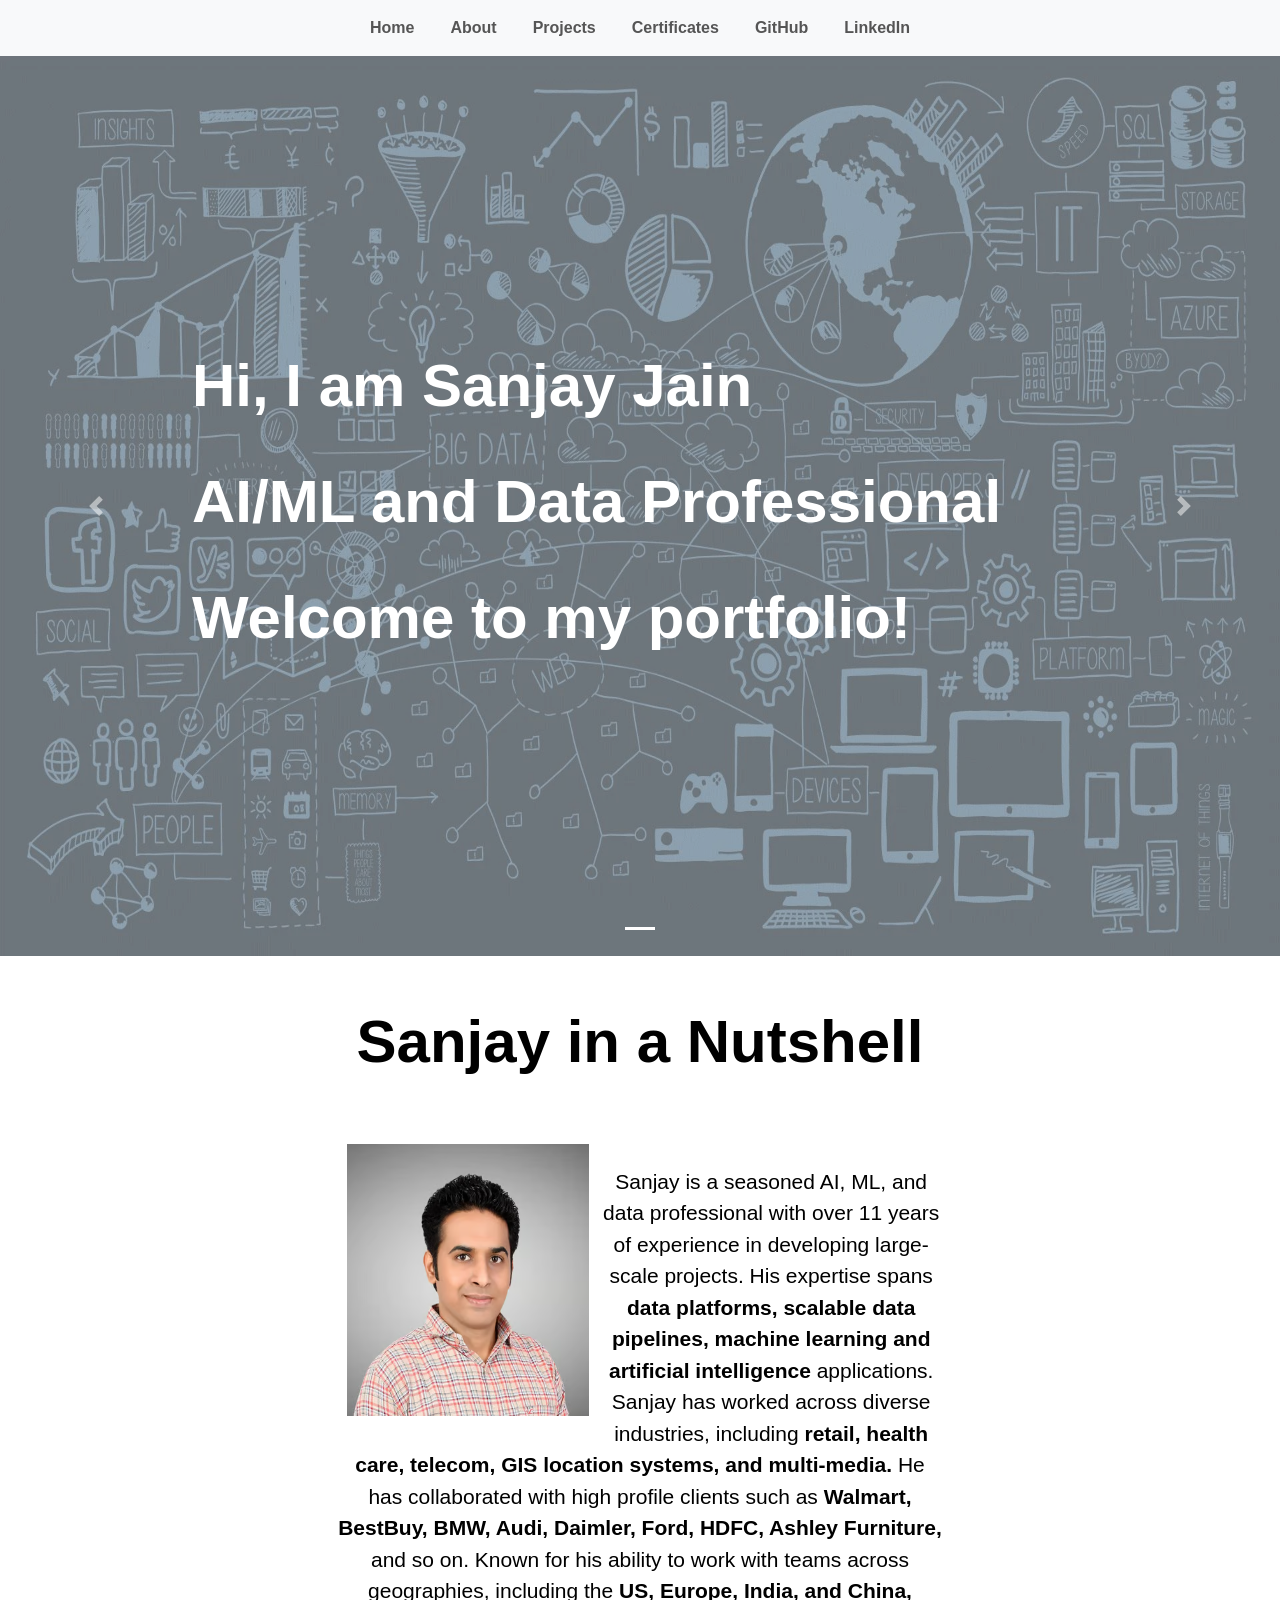
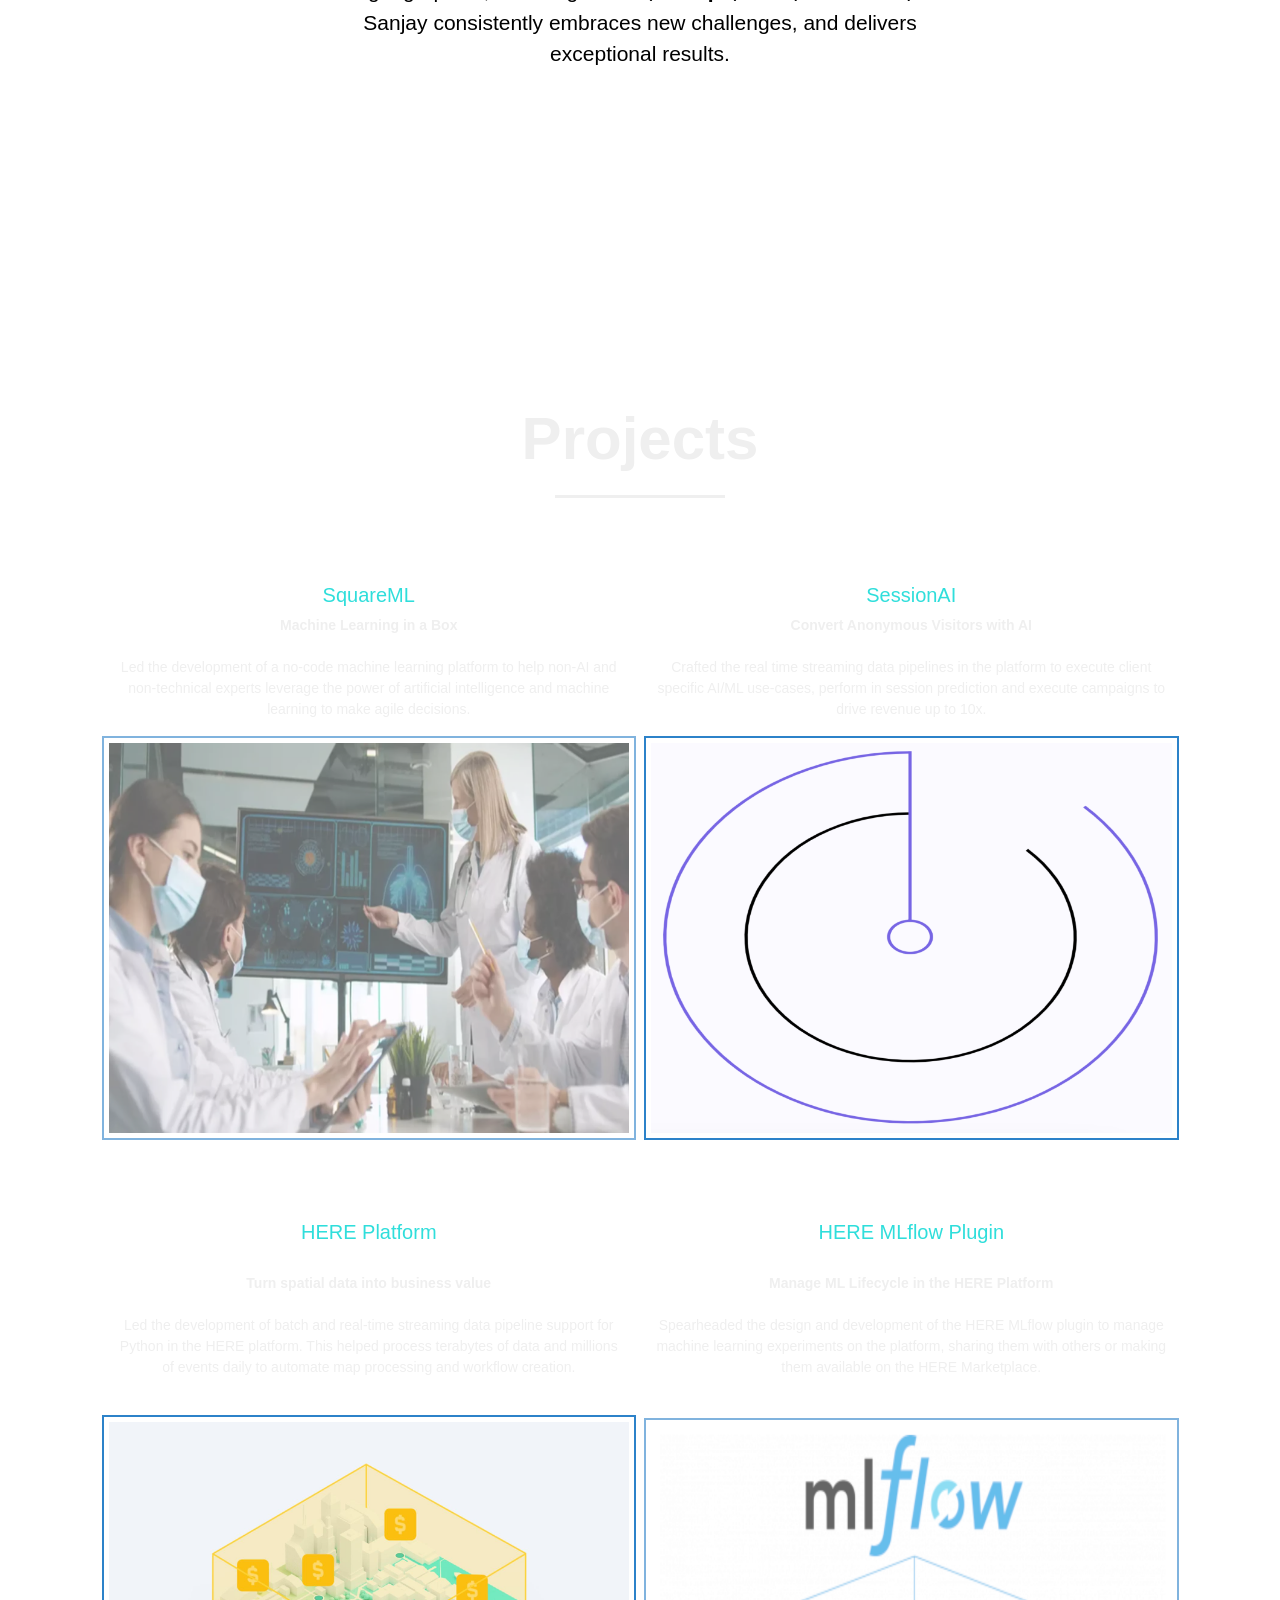
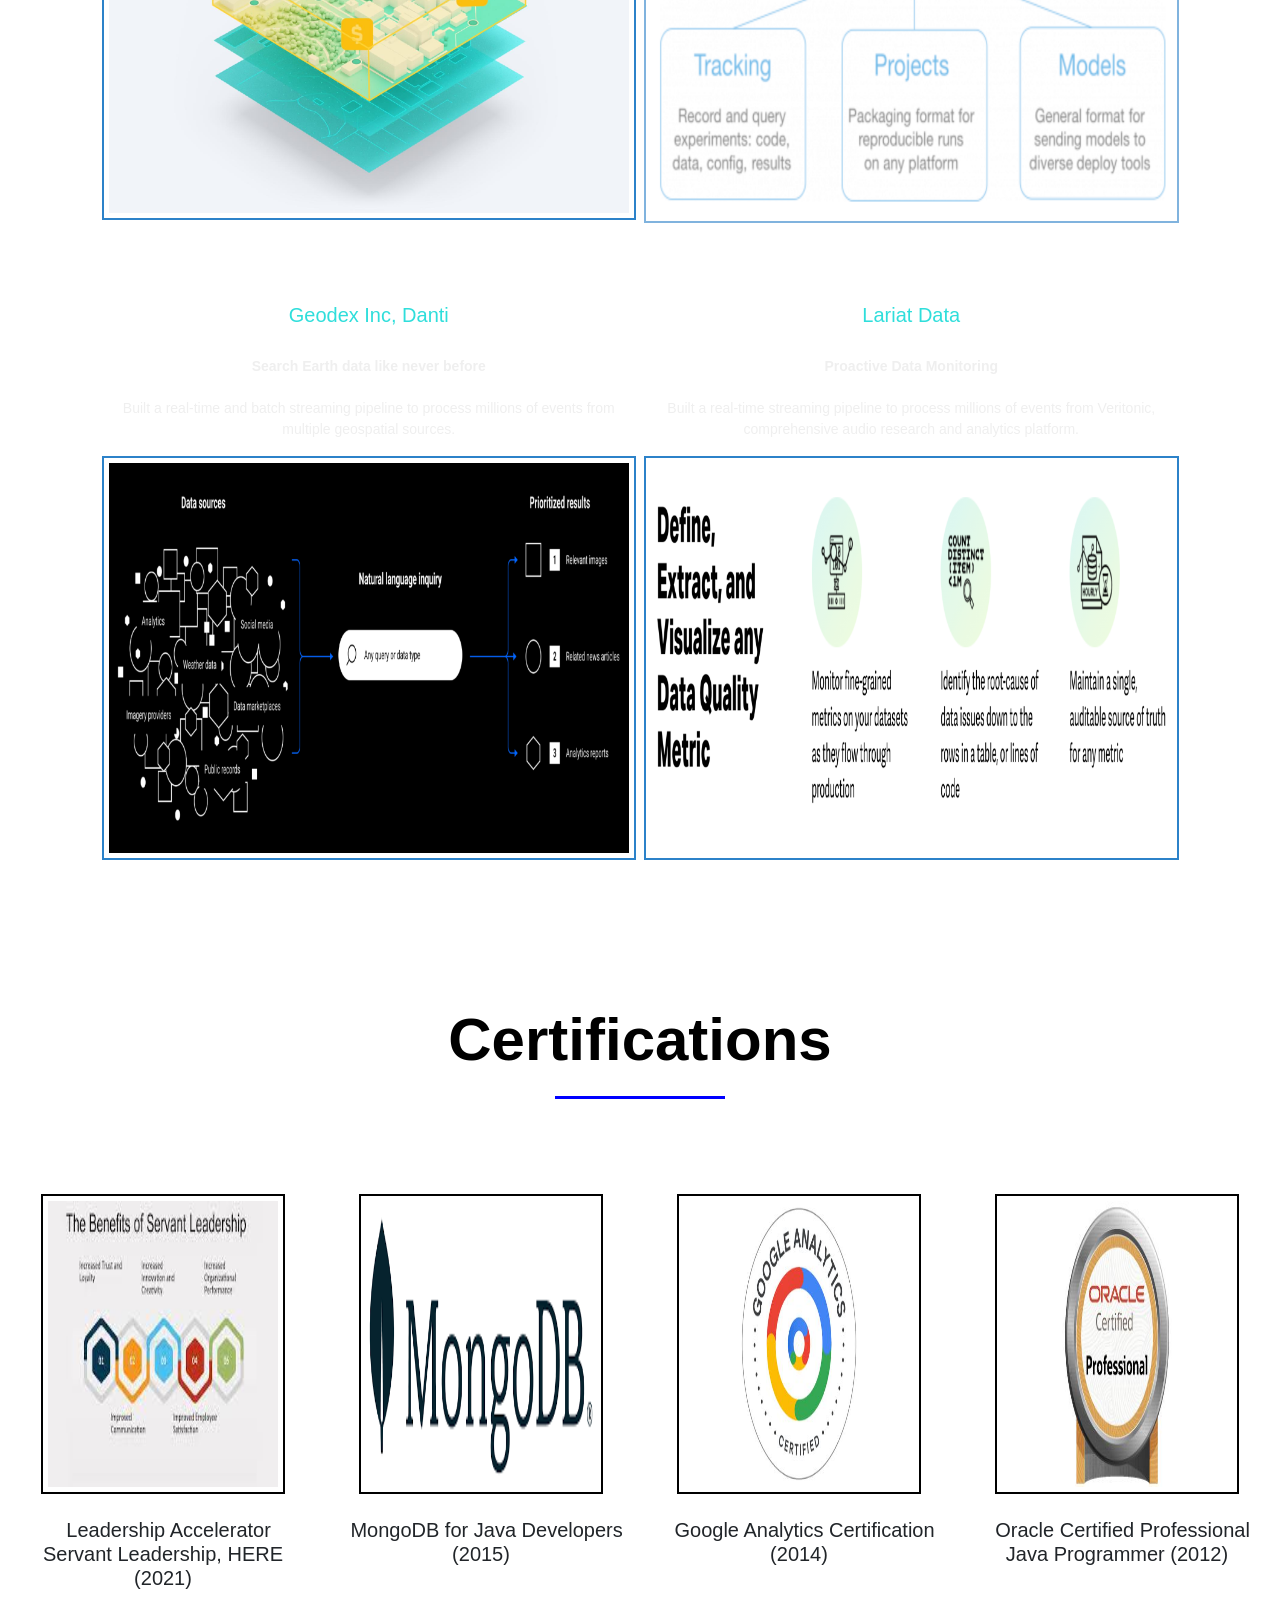
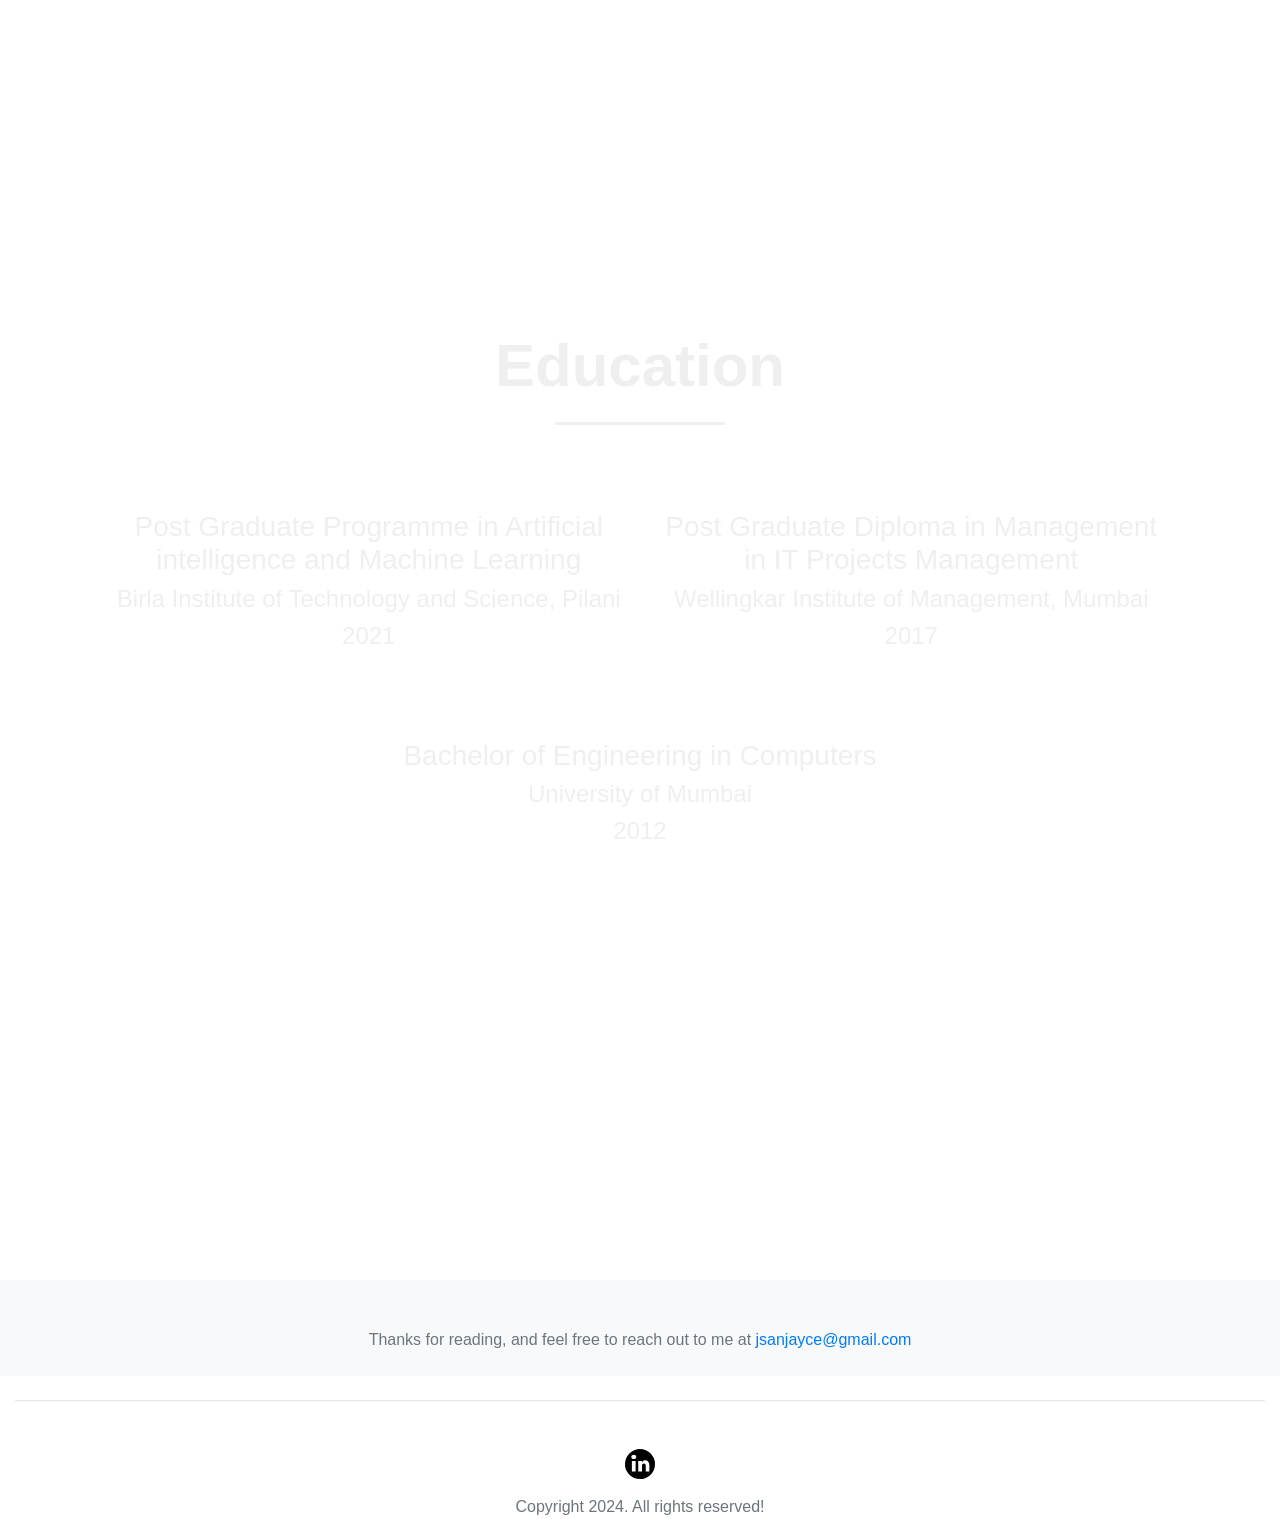
==== index.html @ 88dc57c2 "Update target in index.html" ====
<html>
   <head>
      <title>Sanjay Jain - Portfolio</title>
      <link rel="stylesheet" href="style.css">
      <link rel="stylesheet" href="https://stackpath.bootstrapcdn.com/bootstrap/4.5.0/css/bootstrap.min.css" integrity="sha384-9aIt2nRpC12Uk9gS9baDl411NQApFmC26EwAOH8WgZl5MYYxFfc+NcPb1dKGj7Sk" crossorigin="anonymous">
      <link rel="stylesheet" href="https://stackpath.bootstrapcdn.com/font-awesome/4.7.0/css/font-awesome.min.css">
      <meta name="viewport" content="width=device-width,initial-scale=1">
      <script src="https://code.jquery.com/jquery-3.5.1.slim.min.js" integrity="sha384-DfXdz2htPH0lsSSs5nCTpuj/zy4C+OGpamoFVy38MVBnE+IbbVYUew+OrCXaRkfj" crossorigin="anonymous"></script>
      <script src="https://cdn.jsdelivr.net/npm/popper.js@1.16.0/dist/umd/popper.min.js" integrity="sha384-Q6E9RHvbIyZFJoft+2mJbHaEWldlvI9IOYy5n3zV9zzTtmI3UksdQRVvoxMfooAo" crossorigin="anonymous"></script>
      <script src="https://stackpath.bootstrapcdn.com/bootstrap/4.5.0/js/bootstrap.min.js" integrity="sha384-OgVRvuATP1z7JjHLkuOU7Xw704+h835Lr+6QL9UvYjZE3Ipu6Tp75j7Bh/kR0JKI" crossorigin="anonymous"></script>
      <script src="skills-diagram.coderbits.js"></script>
      <link rel="stylesheet"
         href="https://cdnjs.cloudflare.com/ajax/libs/animate.css/4.0.0/animate.min.css" />
   </head>
   <body>
      <section id="nav-bar">
         <nav class="navbar navbar-expand-lg navbar-light bg-light sticky">
            <button class="navbar-toggler" type="button" data-toggle="collapse" data-target="#navbarNav" aria-controls="navbarTogglerDemo01" aria-expanded="false" aria-label="Toggle navigation">
            <span class="navbar-toggler-icon"></span>
            </button>
            <div class="collapse navbar-collapse" id="navbarNav">
               <ul class="navbar-nav ml-auto">
                  <li class="nav-item">
                     <a class="nav-link" href="#">Home</a>
                  </li>
                  <li class="nav-item">
                     <a class="nav-link" href="#about">About</a>
                  </li>
                  <li class="nav-item">
                     <a class="nav-link " href="#publications">Projects</a>
                  </li>
                  <li class="nav-item">
                     <a class="nav-link " href="#certs">Certificates</a>
                  </li>
               </ul>
               <div class="abc">
                  <ul class="navbar-nav mr-auto">
                     <li class="nav-item">
                        <a class="nav-link" href="https://github.com/jsanjay63" target="_blank">GitHub</a>
                     </li>
                     <li class="nav-item">
                        <a class="nav-link" href="https://www.linkedin.com/in/sanjay-jain-2517bb90/" target="_blank">LinkedIn</a>
                     </li>
                  </ul>
               </div>
            </div>
         </nav>
      </section>
      <!--Slider-->
      <div id="slider">
         <div id="headerSlider" class="carousel slide" data-ride="carousel">
            <ol class="carousel-indicators">
               <li data-target="#headerSlider" data-slide-to="0" class="active"></li>
            </ol>
            <div class="carousel-inner">
               <div class="carousel-item active">
                  <img class="d-block img-fluid" src="data_eng.webp" alt="First slide">
                  <div class="carousel-caption">
                     <h1>Hi, I am <span class="decorate"> Sanjay Jain</span> </h1>
                     <br>
                     <h1>AI/ML and Data Professional</h1>
                     <br>
                     <h1> Welcome to my portfolio! </h1>
                     <!-- <br> Welcome to my data science portfolio! </h1> -->
                  </div>
               </div>
               <div class="carousel-item">
                  <img class="d-block img-fluid" src="tech_stack.jpg" alt="Second slide">
                  <div class="carousel-caption">
                     <h1> Tech Stacks </h1>
                     <br>Programming Languages:  Python, Java, Javascript, Scala, R, C++, C#
                     <br>Big Data and Backend Frameworks: Spark, Hadoop, Kafka, Flink, Hive, Dask, Pandas, Ray, Airflow, Django, FastAPI, NodeJS
                     <br>SQL, NoSQL and Vector Databases: MySQL, Postgres, HBase, ElasticSearch, ChromaDB, MongoDB, MS SQL, Oracle, Sqlite
                     <br>Cloud Technologies: AWS, GCP, Azure, and Databricks
                     <br>AI/ML and Data Analytics: Generative AI models(Gemini, ChatGPT, Llama, Bedrock), Langchain, LLM, Pandas, LightGBM, Scikit-Learn, Tensorflow, MLflow, R, Kibana, Tableau
                     <br>Developer Tools: Git, SVN, Docker, Kubernetes, Terraform, Jenkins, Jira, CloudFormation, Confluence
                  </div>
               </div>
            </div>
            <a class="carousel-control-prev" href="#headerSlider" role="button" data-slide="prev">
            <span class="carousel-control-prev-icon" aria-hidden="true"></span>
            <span class="sr-only">Previous</span>
            </a>
            <a class="carousel-control-next" href="#headerSlider" role="button" data-slide="next">
            <span class="carousel-control-next-icon" aria-hidden="true"></span>
            <span class="sr-only">Next</span>
            </a>
         </div>
      </div>
      <style>
         .img-fluid {
         opacity: 0.6;
         }
         .carousel-caption {
         font-weight: bold !important;
         text-align: left;
         font-size: 24px !important;
         }
         h1 {
         font-size: 60px !important;
         font-weight: bold !important;
         }
      </style>
      <!--About-->
      <section id="about">
         <div class="container">
            <div class="row">
               <div class="col-md-6">
                  <div class="about-content">
                     <h1>Sanjay in a Nutshell</h1>
                     <br><br>
                     <img id="imgg" src="self.avif">
                     <p style="font-size:21px;">
                        <br> Sanjay is a seasoned AI, ML, and data professional with over 11 years of experience in developing large-scale projects. His expertise spans <strong>data platforms, scalable data pipelines, machine learning and artificial intelligence</strong> applications. Sanjay has worked across diverse industries, including <strong>retail, health care, telecom, GIS location systems, and multi-media.</strong> He has collaborated with high profile clients such as <strong>Walmart, BestBuy, BMW, Audi, Daimler, Ford, HDFC, Ashley Furniture,</strong></strong> and so on. Known for his ability to work with teams across geographies, including the <strong>US, Europe, India, and China,</strong> Sanjay consistently embraces new challenges, and delivers exceptional results.
                        <br><br>
                     </p>
                  </div>
               </div>
            </div>
         </div>
      </section>
      <section id="publications">
         <div class="container p-0">
         <h1>Projects</h1>
         <div class="row portfolio-row justify-content-center">
            <div class="col-12 col-md-5">
               <div class="text-center">
                  <a target="_blank" class="title-linkk" href="https://www.squareml.ai">
                     <h5>SquareML</h5>
                  </a>
                  <p class="project-des">
                     <strong>Machine Learning in a Box</strong>
                     <br><br>Led the development of a no-code machine learning platform to help non-AI and non-technical experts leverage the power of artificial intelligence and machine learning to make agile decisions.
                  </p>
                  <div class="row">
                     <a target="_blank" href="https://www.squareml.ai">
                     <img class="img-fluid portfolio-img" src="squareml_res.webp">
                     </a>
                  </div>
               </div>
            </div>
            <div class="col-12 col-md-5">
               <div class="text-center">
                  <a target="_blank" class="title-linkk" href="https://www.sessionai.com">
                     <h5> SessionAI </h5>
                  </a>
                  <p class="project-des">
                     <strong>Convert Anonymous Visitors with AI</strong>
                     <br><br>
                     Crafted the real time streaming data pipelines in the platform to execute client specific AI/ML use-cases, perform in session prediction and execute campaigns to drive revenue up to 10x.
                     <!-- <br> -->
                  </p>
                  <div class="row">
                     <a target="_blank" href="https://www.sessionai.com">
                     <img class="portfolio-img" src="sessionai_resize.png">
                     </a>
                  </div>
               </div>
            </div>
            <div class="col-12 col-md-5">
               <div class="text-center">
                  <a target="_blank" class="title-linkk" href="https://www.here.com/platform">
                     <h5> HERE Platform </h5>
                  </a>
                  <p class="project-des">
                     <br>
                     <strong>Turn spatial data into business value</strong>
                     <br><br>
                     Led the development of batch and real-time streaming data pipeline support for Python in the HERE platform. This helped process terabytes of data and millions of events daily to automate map processing and workflow creation.
                     <br><br>
                  </p>
                  <div class="row">
                     <a target="_blank" href="https://www.here.com/platform">
                     <img class="portfolio-img" src="here_platform.jpeg">
                     </a>
                  </div>
               </div>
            </div>
            <div class="col-12 col-md-5">
               <div class="text-center">
                  <a target="_blank" class="title-linkk" href="https://jp.developer.here.com/cn/documentation/sdk-python/dev_guide/topics/mlflow/home.html">
                     <h5>HERE MLflow Plugin</h5>
                  </a>
                  <p class="project-des">
                     <br>
                     <strong>Manage ML Lifecycle in the HERE Platform</strong>
                     <br><br>Spearheaded the design and development of the HERE MLflow plugin to manage machine learning experiments on the platform, sharing them with others or making them available on the HERE Marketplace.
                  </p>
                  <br>
                  <div class="row">
                     <a target="_blank" href="https://jp.developer.here.com/cn/documentation/sdk-python/dev_guide/topics/mlflow/home.html">
                     <img class="img-fluid portfolio-img" src="mlflow_res2.png">
                     </a>
                  </div>
               </div>
            </div>
            <div class="col-12 col-md-5">
               <div class="text-center">
                  <a target="_blank" class="title-linkk" href="https://danti.ai">
                     <h5>Geodex Inc, Danti </h5>
                  </a>
                  <p class="project-des">
                     <br><strong>Search Earth data like never before</strong>
                     <br><br>Built a real-time and batch streaming pipeline to process millions of events from multiple geospatial sources.
                  </p>
                  <div class="row">
                     <a target="_blank" href="https://danti.ai">
                     <img class="portfolio-img" src="danti_res.png">
                     </a>
                  </div>
               </div>
            </div>
            <div class="col-12 col-md-5">
               <div class="text-center">
                  <a target="_blank" class="title-linkk" href="https://www.lariatdata.com/blog/veritonic-case-study">
                     <h5>Lariat Data</h5>
                  </a>
                  <p class="project-des">
                     <br><strong>Proactive Data Monitoring</strong>
                     <br><br>Built a real-time streaming pipeline to process millions of events from Veritonic, comprehensive audio research and analytics platform.
                  </p>
                  <div class="row">
                     <a target="_blank" href="https://www.lariatdata.com/blog/veritonic-case-study">
                     <img class="portfolio-img" src="lariat_res.png">
                     </a>
                  </div>
               </div>
            </div>
         </div>
      </section>
      <section id="certs">
         <div class="container">
         <br>
         <h1>Certifications</h1>
         <br><br><br>
         <div class="row">
            <div class="col-md-3 profile-pic text-center">
               <div class="img box">
                  <img src="servant.jpeg" class="img-responsive">
               </div>
               <br>
               <h5> &nbsp Leadership Accelerator Servant Leadership, HERE (2021)</h5>
            </div>
            <div class="col-md-3 profile-pic text-center">
               <div class="img box">
                  <img src="mongodb.png" class="img-responsive">
               </div>
               <br>
               <h5> &nbsp MongoDB for Java Developers (2015)</h5>
            </div>
            <div class="col-md-3 profile-pic text-center">
               <div class="img box">
                  <img src="ga.jpeg" class="img-responsive">
               </div>
               <br>
               <h5> &nbsp Google Analytics Certification (2014)</h5>
            </div>
            <div class="col-md-3 profile-pic text-center">
               <div class="img box">
                  <img src="java.jpeg" class="img-responsive">
               </div>
               <br>
               <h5> &nbsp Oracle Certified Professional Java Programmer (2012) </h5>
            </div>
         </div>
      </section>
      <section id="tutorials">
         <div class="container p-0">
         <h1>Education</h1>
         <div class="row portfolio-row justify-content-center">
            <div class="col-12 col-md-5">
               <div class="text-center">
                  <h3>Post Graduate Programme in Artificial intelligence and Machine Learning</h3>
                  <h4>Birla Institute of Technology and Science, Pilani</h4>
                  <h4>2021</h4>
               </div>
            </div>
            <div class="col-12 col-md-5">
               <div class="text-center">
                  <h3>Post Graduate Diploma in Management in IT Projects Management</h3>
                  <h4>Wellingkar Institute of Management, Mumbai</h4>
                  <h4>2017</h4>
               </div>
            </div>
            <div class="col-12 col-md-5">
               <div class="text-center">
                  <h3>Bachelor of Engineering in Computers</h3>
                  <h4>University of Mumbai</h4>
                  <h4>2012</h4>
               </div>
            </div>
         </div>
      </section>
      <section id='footer'>
         <footer class="py-5 bg-light" id="footerr">
            <div class="container text-center">
               <p class="text-secondary col-md-9 mx-auto">Thanks for reading, and feel free to reach out to me at <a href="mailto:jsanjayce@gmail.com">jsanjayce@gmail.com</a></p>
               <hr class="my-5">
               <div class="mb-3">
                  <a href="https://www.linkedin.com/in/sanjay-jain-2517bb90/" class="w-6 mx-1">
                     <svg class="fill-current" width="30px" viewBox="0 0 24 24" version="1.1" xmlns="http://www.w3.org/2000/svg" xmlns:xlink="http://www.w3.org/1999/xlink" xml:space="preserve" xmlns:serif="http://www.serif.com/" style="fill-rule: evenodd; clip-rule: evenodd; stroke-linejoin: round; stroke-miterlimit: 2;">
                        <path id="Shape" d="M7.3,0.9c1.5,-0.6 3.1,-0.9 4.7,-0.9c1.6,0 3.2,0.3 4.7,0.9c1.5,0.6 2.8,1.5
                           3.8,2.6c1,1.1 1.9,2.3 2.6,3.8c0.7,1.5 0.9,3 0.9,4.7c0,1.7 -0.3,3.2
                           -0.9,4.7c-0.6,1.5 -1.5,2.8 -2.6,3.8c-1.1,1 -2.3,1.9 -3.8,2.6c-1.5,0.7
                           -3.1,0.9 -4.7,0.9c-1.6,0 -3.2,-0.3 -4.7,-0.9c-1.5,-0.6 -2.8,-1.5
                           -3.8,-2.6c-1,-1.1 -1.9,-2.3 -2.6,-3.8c-0.7,-1.5 -0.9,-3.1 -0.9,-4.7c0,-1.6
                           0.3,-3.2 0.9,-4.7c0.6,-1.5 1.5,-2.8 2.6,-3.8c1.1,-1 2.3,-1.9
                           3.8,-2.6Zm-0.3,7.1c0.6,0 1.1,-0.2 1.5,-0.5c0.4,-0.3 0.5,-0.8 0.5,-1.3c0,-0.5
                           -0.2,-0.9 -0.6,-1.2c-0.4,-0.3 -0.8,-0.5 -1.4,-0.5c-0.6,0 -1.1,0.2
                           -1.4,0.5c-0.3,0.3 -0.6,0.7 -0.6,1.2c0,0.5 0.2,0.9 0.5,1.3c0.3,0.4 0.9,0.5
                           1.5,0.5Zm1.5,10l0,-8.5l-3,0l0,8.5l3,0Zm11,0l0,-4.5c0,-1.4 -0.3,-2.5
                           -0.9,-3.3c-0.6,-0.8 -1.5,-1.2 -2.6,-1.2c-0.6,0 -1.1,0.2 -1.5,0.5c-0.4,0.3
                           -0.8,0.8 -0.9,1.3l-0.1,-1.3l-3,0l0.1,2l0,6.5l3,0l0,-4.5c0,-0.6 0.1,-1.1
                           0.4,-1.5c0.3,-0.4 0.6,-0.5 1.1,-0.5c0.5,0 0.9,0.2 1.1,0.5c0.2,0.3 0.4,0.8
                           0.4,1.5l0,4.5l2.9,0Z"></path>
                     </svg>
                  </a>
               </div>
               <p class="text-secondary">Copyright 2024. All rights reserved!</p>
            </div>
         </footer>
      </section>
      <script src="https://ajax.googleapis.com/ajax/libs/jquery/2.2.0/jquery.min.js"></script>
      <script src="js/index.js"></script>
   </body>
</html>
---- style.css ----
* {
    margin: 0;
    padding: 0;
}

#nav-bar {
    position: relative;
    top: 0;
    z-index: 10;
    background-image: linear-gradient(rgba(0, 0, 0, 0.8), rgba(0, 0, 0, 0.8));
}

.home-content {
    margin: 40px 0 70px 0;
}

#navbar-expand-lg {
    position: relative;
}

#imgg{
    height: 40vh;
    width:30%;
    margin-left: 35%;
    margin-right: auto;

}

.navbar-nav li {
    padding: 0 10px;
    position: relative;
}

.sticky{
  position: fixed;
  top: 0;
}

.navbar-light {
    position: relative;
}

.bg-light {
    position: relative;
}

.nav-link {
    color: #555!important;
    font-weight: 600;
    font-size: 16px;
    position: relative;
}

.navbar-nav li a {
    float: right;
    text-align: right;
    position: relative;
}

#nav-bar ul li a:hover {
    color: #007bff!important;
    position: relative;
}

.navbar {
    background: #fff;
    position: relative;
}

.navbar-toggler {
    border: none!important;
    position: relative;
}

.nav-link {
    color: #555!important;
    font-weight: 600;
    font-size: 16px;
    position: relative;
}

#slider {
    width: 100%;
    position: relative;
}

.carousel-caption {
    top: 50%;
    transform: translateY(-50%);
    bottom: initial!important;
}

.carousel-item {
    background: rgba(0, 0, 0, 0.5);
    opacity: 0.8 !important;
    background-size: cover;
    height: 100%;
    background-size: 100% 100%;
    position: relative;
    transition-duration: 3s;
    width: 100%;
    background-position: center;
    background-size: cover;
    object-fit: cover;
    width: 100%;
    height: 100%;
    background-position: center;
    -webkit-background-size: cover;
    -moz-background-size: cover;
    background-size: cover;
    -o-background-size: cover;
}

.carousel,
.carousel-item,
.active {
    height: 100%;
}

.carousel-inner {
    height: 100%;
}

.d-block {
    width: 100%;
    height: 100%;
    background-position: center;
    -webkit-background-size: cover;
    -moz-background-size: cover;
    background-size: cover;
    -o-background-size: cover;
}

.img-fluid {
    width: 100%;
    height: 100%;
    background-position: center;
    -webkit-background-size: cover;
    -moz-background-size: cover;
    background-size: cover;
    -o-background-size: cover;
}

.carousel-caption h1 {
    color: white;
    font-style: bold;
    font-size: 42;
}

.carousel-caption2 h1 {
  color: white;
  font-style: bold;
  font-size: 20;
}

#about {
    padding-top: 50px;
    padding-bottom: 50px;
    color: #555;
    background-size: cover;
    margin-bottom: -3px;
}


#skills {
  padding-top: 50px;
  padding-bottom: 50px;
  color: #555;
  background: url(https://images.unsplash.com/photo-1533628635777-112b2239b1c7?ixlib=rb-1.2.1&ixid=eyJhcHBfaWQiOjEyMDd9&auto=format&fit=crop&w=1350&q=80) no-repeat;
  background-size: cover;
  margin-bottom: -3px;
}

p {
    margin-top: 0;
    margin-bottom: 1rem;
    text-align: center;
    font-weight: "bold";
    font-size: "24";
}

h2 {
    text-align: center;
}

.col-md-6 {
    margin-left: auto;
    margin-right: auto;
    width: 8em
}

.col-md-5 {
    padding: 40px 50px 40px 50px;
}

.col-12 {
    -ms-flex: 0 0 100%;
    flex: 0 0 100%;
    max-width: 100%;
}

.about-content {
    font-weight: "bold";
    font-size: "24";
}

body {
    font-weight: "bold";
    font-size: "24";
}

#publications {
    background-image: linear-gradient(rgba(0,0.8,0.8, 0.8), rgba(0, 0.8, 0.8, 0.8)), url(img6.jpg);
    background-size: cover;
    background-position: center;
    color: #efefef !important;
    background-attachment: fixed;
    padding-top: 50px;
    padding-bottom: 50px;
}

#publications h1 {
    text-align: center;
    color: #efefef !important;
    padding-bottom: 10px;
}

#tutorials h1 {
    text-align: center;
    color: #efefef !important;
    padding-bottom: 10px;
}

#skills h1 {
  text-align: center;
  color: black !important;
  padding-bottom: 10px;
}

#skills h1::after {
  content: '';
  background: blue;
  display: block;
  height: 3px;
  width: 170px;
  margin: 20px auto 5px;
}

#tutorials h1::after {
    content: '';
    background: #efefef;
    display: block;
    height: 3px;
    width: 170px;
    margin: 20px auto 5px;
}

#publications h1::after {
    content: '';
    background: #efefef;
    display: block;
    height: 3px;
    width: 170px;
    margin: 20px auto 5px;
}

.portfolio-row {
    margin: 30px 30px 30px 30px;
}

.text-center {
    text-align: center!important;
}

*,
 ::after,
 ::before {
    box-sizing: border-box;
}

a {
    color: #007bff;
    text-decoration: none;
    background-color: transparent;
}

.title-linkk {
    color: #2FDEDB;
}

.project-des {
    font-size: 14px;
    min-height: 62px;
}

p {
    margin-top: 0;
    margin-bottom: 1rem;
}

.p-0 {
    padding: 0!important;
}

.container {
    min-height: 100%;
    min-width: 100%;
}


.container {
    width: 100%;
    padding-right: 15px;
    padding-left: 15px;
    margin-right: auto;
    margin-left: auto;
}

.col,
.col-1,
.col-10,
.col-11,
.col-12,
.col-2,
.col-3,
.col-4,
.col-5,
.col-6,
.col-7,
.col-8,
.col-9,
.col-auto,
.col-lg,
.col-lg-1,
.col-lg-10,
.col-lg-11,
.col-lg-12,
.col-lg-2,
.col-lg-3,
.col-lg-4,
.col-lg-5,
.col-lg-6,
.col-lg-7,
.col-lg-8,
.col-lg-9,
.col-lg-auto,
.col-md,
.col-md-1,
.col-md-10,
.col-md-11,
.col-md-12,
.col-md-2,
.col-md-3,
.col-md-4,
.col-md-5,
.col-md-6,
.col-md-7,
.col-md-8,
.col-md-9,
.col-md-auto,
.col-sm,
.col-sm-1,
.col-sm-10,
.col-sm-11,
.col-sm-12,
.col-sm-2,
.col-sm-3,
.col-sm-4,
.col-sm-5,
.col-sm-6,
.col-sm-7,
.col-sm-8,
.col-sm-9,
.col-sm-auto,
.col-xl,
.col-xl-1,
.col-xl-10,
.col-xl-11,
.col-xl-12,
.col-xl-2,
.col-xl-3,
.col-xl-4,
.col-xl-5,
.col-xl-6,
.col-xl-7,
.col-xl-8,
.col-xl-9,
.col-xl-auto {
    position: relative;
    width: 100%;
    padding-right: 15px;
    padding-left: 15px;
}

/* .portfolio-img {
    width: 78%;
    height: 400px;
    border: 2px solid rgba(44, 130, 201, 1);
    padding: 5px 5px 5px 5px;
} */

.portfolio-img {
    width: 100%; /* Make the image width responsive to the container size */
    height: auto; /* Remove the fixed height */
    border: 2px solid rgba(44, 130, 201, 1);
    padding: 5px;
}



img {
    vertical-align: middle;
    border-style: none;
}

.d-block {
    background-image: linear-gradient(rgba(0, 0, 0, 0.8), rgba(0, 0, 0, 0.8)), url(img1.jpg);
}

#certs h1 {
    text-align: center;
    color: black !important;
    padding-bottom: 10px;
}

#tutorials h1 {
    text-align: center;
    color: #efefef !important; !important;
    padding-bottom: 10px;
}

#certs h1::after {
    content: '';
    background: blue;
    display: block;
    height: 3px;
    width: 170px;
    margin: 20px auto 5px;
}

.img-responsive {
    width: 85%;
    height: 300px;
    border: 2px solid black;
    padding: 5px 5px 5px 5px;
}

.portfolio-btn {
    margin: 10px 0 10px 0;
    background-color: #2FDEDB;
    color: #FFFFFF;
    background-color: white;
    color: black;
    border: 2px solid #4CAF50;
    /* Green */
}

.button {
    border-radius: 0!important;
    color: #2FDEDB;
}

.btn {
    display: inline-block;
    font-weight: 400;
    color: white;
    text-align: center;
    vertical-align: middle;
    cursor: pointer;
    -webkit-user-select: none;
    -moz-user-select: none;
    -ms-user-select: none;
    user-select: none;
    background-color: transparent;
    border: 1px solid transparent;
    padding: .375rem .75rem;
    font-size: 1rem;
    line-height: 1.5;
    border-radius: .25rem;
    transition: color .15s ease-in-out, background-color .15s ease-in-out, border-color .15s ease-in-out, box-shadow .15s ease-in-out;
    background-color: white;
}

.button {
    transition-duration: 0.4s;
    color: blue;
}

.button:hover {
    background-color: #00008B;
    /* Green */
    color: white;
}

.button {
    margin: 10px 0 10px 0;
    color: #FFFFFF;
    display: inline-block;
    font-weight: 400;
    color: white;
    text-align: center;
    vertical-align: middle;
    cursor: pointer;
    -webkit-user-select: none;
    -moz-user-select: none;
    -ms-user-select: none;
    user-select: none;
    background-color: transparent;
    border: 1px solid transparent;
    padding: .375rem .75rem;
    font-size: 1rem;
    line-height: 1.5;
    border-radius: .25rem;
    transition: color .15s ease-in-out, background-color .15s ease-in-out, border-color .15s ease-in-out, box-shadow .15s ease-in-out;
    background-color: #2FDEDB;
    border-radius: 0!important;
    width: 100px;
}

.abc {
    margin-right: auto!important;
}

@media only screen and (max-width: 300px) {
            #slider {
                height: 50vh !important;
            }
        } 

.carousel img,
.img-fluid,
.d-block {
            width: 100% !important;
            min-width: 100% !important;
            height: 100% !important;
            min-height: 100% !important;
            height: auto;
        } 


        #tutorials {
            background-image: linear-gradient(rgba(0, 0, 0, 0.8), rgba(0, 0, 0, 0.7)), url(img2k2.jpg);
            background-size: cover;
            background-position: center;
            color: #efefef !important;
            background-attachment: fixed;
            padding-top: 50px;
            padding-bottom: 50px;
        }

        #portfolio {
            background-color: #374863;
        }
        .section-padding {
            padding: 60px 0px;
        }
        article, aside, dialog, figcaption, figure, footer, header, hgroup, main, nav, section {
            display: block;
        }

        *, ::after, ::before {
            box-sizing: border-box;
        }
        user agent stylesheet
        section {
            display: block;
        }

        .col-sm-12{
            position: relative;
            width: 100%;
            min-height: 1px;
            padding-right: 15px;
            padding-left: 15px;
        }

        
element.style {
    visibility: visible;
    animation-delay: 0.7s;
    animation-name: fadeInLeft;
}

.fadeInLeft {
    animation-name: fadeInLeft;
}
@media (min-width: 576px)
.col-sm-4 {
    -ms-flex: 0 0 33.333333%;
    flex: 0 0 33.333333%;
    max-width: 33.333333%;
}

.inner-container {
    transition: 0.3s ease;
    background: #ffffff;
}
.project-container {
    height: 500px;
    margin-bottom: 30px;
    margin-left: 0px;
    margin-right: 0px;
}
*, ::after, ::before {
    box-sizing: border-box;
}
user agent stylesheet
div {
    display: block;
}

.col-sm-4 {
    -ms-flex: 0 0 33.333333%;
    flex: 0 0 33.333333%;
    max-width: 33.333333%;
}


element.style {
    visibility: visible;
    animation-delay: 0.7s;
    animation-name: fadeInLeft;
}
.fadeInLeft {
    animation-name: fadeInLeft;
}
@media (min-width: 576px)
.col-sm-4 {
    -ms-flex: 0 0 33.333333%;
    flex: 0 0 33.333333%;
    max-width: 33.333333%;
}

.col, .col-1, .col-10, .col-11, .col-12, .col-2, .col-3, .col-4, .col-5, .col-6, .col-7, .col-8, .col-9, .col-auto, .col-lg, .col-lg-1, .col-lg-10, .col-lg-11, .col-lg-12, .col-lg-2, .col-lg-3, .col-lg-4, .col-lg-5, .col-lg-6, .col-lg-7, .col-lg-8, .col-lg-9, .col-lg-auto, .col-md, .col-md-1, .col-md-10, .col-md-11, .col-md-12, .col-md-2, .col-md-3, .col-md-4, .col-md-5, .col-md-6, .col-md-7, .col-md-8, .col-md-9, .col-md-auto, .col-sm, .col-sm-1, .col-sm-10, .col-sm-11, .col-sm-12, .col-sm-2, .col-sm-3, .col-sm-4, .col-sm-5, .col-sm-6, .col-sm-7, .col-sm-8, .col-sm-9, .col-sm-auto, .col-xl, .col-xl-1, .col-xl-10, .col-xl-11, .col-xl-12, .col-xl-2, .col-xl-3, .col-xl-4, .col-xl-5, .col-xl-6, .col-xl-7, .col-xl-8, .col-xl-9, .col-xl-auto {
    position: relative;
    width: 100%;
    min-height: 1px;
    padding-right: 15px;
    padding-left: 15px;
}

.inner-container {
    transition: 0.3s ease;
    background: #ffffff;
}
.project-container {
    height: 500px;
    margin-bottom: 30px;
    margin-left: 0px;
    margin-right: 0px;
}
*, ::after, ::before {
    box-sizing: border-box;
}

.project-column-image-container {
    height: 180px;
    overflow: hidden;
    padding-right: 15px;
    padding-left: 15px;
}
@media (min-width: 576px)
.col-sm-12 {
    -ms-flex: 0 0 100%;
    flex: 0 0 100%;
    max-width: 100%;
}

.img-fluid {
    max-width: 100%;
    height: auto;
}
img {
    vertical-align: middle;
    border-style: none;
}
*, ::after, ::before {
    box-sizing: border-box;
}

@media (min-width: 576px)
.col-sm-4 {
    -ms-flex: 0 0 33.333333%;
    flex: 0 0 33.333333%;
    max-width: 33.333333%;
}

.row {
    display: -ms-flexbox;
    display: flex;
    -ms-flex-wrap: wrap;
    flex-wrap: wrap;
    margin-right: -15px;
    margin-left: -15px;
}
*, ::after, ::before {
    box-sizing: border-box;
}

@charset "UTF-8";

/*!
 * animate.css -http://daneden.me/animate
 * Version - 3.5.2
 * Licensed under the MIT license - http://opensource.org/licenses/MIT
 *
 * Copyright (c) 2017 Daniel Eden
 */

.animated {
  animation-duration: 1s;
  animation-fill-mode: both;
}

.animated.infinite {
  animation-iteration-count: infinite;
}

.animated.hinge {
  animation-duration: 2s;
}

.animated.flipOutX,
.animated.flipOutY,
.animated.bounceIn,
.animated.bounceOut {
  animation-duration: .75s;
}

@keyframes bounce {
  from, 20%, 53%, 80%, to {
    animation-timing-function: cubic-bezier(0.215, 0.610, 0.355, 1.000);
    transform: translate3d(0,0,0);
  }

  40%, 43% {
    animation-timing-function: cubic-bezier(0.755, 0.050, 0.855, 0.060);
    transform: translate3d(0, -30px, 0);
  }

  70% {
    animation-timing-function: cubic-bezier(0.755, 0.050, 0.855, 0.060);
    transform: translate3d(0, -15px, 0);
  }

  90% {
    transform: translate3d(0,-4px,0);
  }
}

.bounce {
  animation-name: bounce;
  transform-origin: center bottom;
}

@keyframes flash {
  from, 50%, to {
    opacity: 1;
  }

  25%, 75% {
    opacity: 0;
  }
}

.flash {
  animation-name: flash;
}

/* originally authored by Nick Pettit - https://github.com/nickpettit/glide */

@keyframes pulse {
  from {
    transform: scale3d(1, 1, 1);
  }

  50% {
    transform: scale3d(1.05, 1.05, 1.05);
  }

  to {
    transform: scale3d(1, 1, 1);
  }
}

.pulse {
  animation-name: pulse;
}

@keyframes rubberBand {
  from {
    transform: scale3d(1, 1, 1);
  }

  30% {
    transform: scale3d(1.25, 0.75, 1);
  }

  40% {
    transform: scale3d(0.75, 1.25, 1);
  }

  50% {
    transform: scale3d(1.15, 0.85, 1);
  }

  65% {
    transform: scale3d(.95, 1.05, 1);
  }

  75% {
    transform: scale3d(1.05, .95, 1);
  }

  to {
    transform: scale3d(1, 1, 1);
  }
}

.rubberBand {
  animation-name: rubberBand;
}

@keyframes shake {
  from, to {
    transform: translate3d(0, 0, 0);
  }

  10%, 30%, 50%, 70%, 90% {
    transform: translate3d(-10px, 0, 0);
  }

  20%, 40%, 60%, 80% {
    transform: translate3d(10px, 0, 0);
  }
}

.shake {
  animation-name: shake;
}

@keyframes headShake {
  0% {
    transform: translateX(0);
  }

  6.5% {
    transform: translateX(-6px) rotateY(-9deg);
  }

  18.5% {
    transform: translateX(5px) rotateY(7deg);
  }

  31.5% {
    transform: translateX(-3px) rotateY(-5deg);
  }

  43.5% {
    transform: translateX(2px) rotateY(3deg);
  }

  50% {
    transform: translateX(0);
  }
}

.headShake {
  animation-timing-function: ease-in-out;
  animation-name: headShake;
}

@keyframes swing {
  20% {
    transform: rotate3d(0, 0, 1, 15deg);
  }

  40% {
    transform: rotate3d(0, 0, 1, -10deg);
  }

  60% {
    transform: rotate3d(0, 0, 1, 5deg);
  }

  80% {
    transform: rotate3d(0, 0, 1, -5deg);
  }

  to {
    transform: rotate3d(0, 0, 1, 0deg);
  }
}

.swing {
  transform-origin: top center;
  animation-name: swing;
}

@keyframes tada {
  from {
    transform: scale3d(1, 1, 1);
  }

  10%, 20% {
    transform: scale3d(.9, .9, .9) rotate3d(0, 0, 1, -3deg);
  }

  30%, 50%, 70%, 90% {
    transform: scale3d(1.1, 1.1, 1.1) rotate3d(0, 0, 1, 3deg);
  }

  40%, 60%, 80% {
    transform: scale3d(1.1, 1.1, 1.1) rotate3d(0, 0, 1, -3deg);
  }

  to {
    transform: scale3d(1, 1, 1);
  }
}

.tada {
  animation-name: tada;
}

/* originally authored by Nick Pettit - https://github.com/nickpettit/glide */

@keyframes wobble {
  from {
    transform: none;
  }

  15% {
    transform: translate3d(-25%, 0, 0) rotate3d(0, 0, 1, -5deg);
  }

  30% {
    transform: translate3d(20%, 0, 0) rotate3d(0, 0, 1, 3deg);
  }

  45% {
    transform: translate3d(-15%, 0, 0) rotate3d(0, 0, 1, -3deg);
  }

  60% {
    transform: translate3d(10%, 0, 0) rotate3d(0, 0, 1, 2deg);
  }

  75% {
    transform: translate3d(-5%, 0, 0) rotate3d(0, 0, 1, -1deg);
  }

  to {
    transform: none;
  }
}

.wobble {
  animation-name: wobble;
}

@keyframes jello {
  from, 11.1%, to {
    transform: none;
  }

  22.2% {
    transform: skewX(-12.5deg) skewY(-12.5deg);
  }

  33.3% {
    transform: skewX(6.25deg) skewY(6.25deg);
  }

  44.4% {
    transform: skewX(-3.125deg) skewY(-3.125deg);
  }

  55.5% {
    transform: skewX(1.5625deg) skewY(1.5625deg);
  }

  66.6% {
    transform: skewX(-0.78125deg) skewY(-0.78125deg);
  }

  77.7% {
    transform: skewX(0.390625deg) skewY(0.390625deg);
  }

  88.8% {
    transform: skewX(-0.1953125deg) skewY(-0.1953125deg);
  }
}

.jello {
  animation-name: jello;
  transform-origin: center;
}

@keyframes bounceIn {
  from, 20%, 40%, 60%, 80%, to {
    animation-timing-function: cubic-bezier(0.215, 0.610, 0.355, 1.000);
  }

  0% {
    opacity: 0;
    transform: scale3d(.3, .3, .3);
  }

  20% {
    transform: scale3d(1.1, 1.1, 1.1);
  }

  40% {
    transform: scale3d(.9, .9, .9);
  }

  60% {
    opacity: 1;
    transform: scale3d(1.03, 1.03, 1.03);
  }

  80% {
    transform: scale3d(.97, .97, .97);
  }

  to {
    opacity: 1;
    transform: scale3d(1, 1, 1);
  }
}

.bounceIn {
  animation-name: bounceIn;
}

@keyframes bounceInDown {
  from, 60%, 75%, 90%, to {
    animation-timing-function: cubic-bezier(0.215, 0.610, 0.355, 1.000);
  }

  0% {
    opacity: 0;
    transform: translate3d(0, -3000px, 0);
  }

  60% {
    opacity: 1;
    transform: translate3d(0, 25px, 0);
  }

  75% {
    transform: translate3d(0, -10px, 0);
  }

  90% {
    transform: translate3d(0, 5px, 0);
  }

  to {
    transform: none;
  }
}

.bounceInDown {
  animation-name: bounceInDown;
}

@keyframes bounceInLeft {
  from, 60%, 75%, 90%, to {
    animation-timing-function: cubic-bezier(0.215, 0.610, 0.355, 1.000);
  }

  0% {
    opacity: 0;
    transform: translate3d(-3000px, 0, 0);
  }

  60% {
    opacity: 1;
    transform: translate3d(25px, 0, 0);
  }

  75% {
    transform: translate3d(-10px, 0, 0);
  }

  90% {
    transform: translate3d(5px, 0, 0);
  }

  to {
    transform: none;
  }
}

.bounceInLeft {
  animation-name: bounceInLeft;
}

@keyframes bounceInRight {
  from, 60%, 75%, 90%, to {
    animation-timing-function: cubic-bezier(0.215, 0.610, 0.355, 1.000);
  }

  from {
    opacity: 0;
    transform: translate3d(3000px, 0, 0);
  }

  60% {
    opacity: 1;
    transform: translate3d(-25px, 0, 0);
  }

  75% {
    transform: translate3d(10px, 0, 0);
  }

  90% {
    transform: translate3d(-5px, 0, 0);
  }

  to {
    transform: none;
  }
}

.bounceInRight {
  animation-name: bounceInRight;
}

@keyframes bounceInUp {
  from, 60%, 75%, 90%, to {
    animation-timing-function: cubic-bezier(0.215, 0.610, 0.355, 1.000);
  }

  from {
    opacity: 0;
    transform: translate3d(0, 3000px, 0);
  }

  60% {
    opacity: 1;
    transform: translate3d(0, -20px, 0);
  }

  75% {
    transform: translate3d(0, 10px, 0);
  }

  90% {
    transform: translate3d(0, -5px, 0);
  }

  to {
    transform: translate3d(0, 0, 0);
  }
}

.bounceInUp {
  animation-name: bounceInUp;
}

@keyframes bounceOut {
  20% {
    transform: scale3d(.9, .9, .9);
  }

  50%, 55% {
    opacity: 1;
    transform: scale3d(1.1, 1.1, 1.1);
  }

  to {
    opacity: 0;
    transform: scale3d(.3, .3, .3);
  }
}

.bounceOut {
  animation-name: bounceOut;
}

@keyframes bounceOutDown {
  20% {
    transform: translate3d(0, 10px, 0);
  }

  40%, 45% {
    opacity: 1;
    transform: translate3d(0, -20px, 0);
  }

  to {
    opacity: 0;
    transform: translate3d(0, 2000px, 0);
  }
}

.bounceOutDown {
  animation-name: bounceOutDown;
}

@keyframes bounceOutLeft {
  20% {
    opacity: 1;
    transform: translate3d(20px, 0, 0);
  }

  to {
    opacity: 0;
    transform: translate3d(-2000px, 0, 0);
  }
}

.bounceOutLeft {
  animation-name: bounceOutLeft;
}

@keyframes bounceOutRight {
  20% {
    opacity: 1;
    transform: translate3d(-20px, 0, 0);
  }

  to {
    opacity: 0;
    transform: translate3d(2000px, 0, 0);
  }
}

.bounceOutRight {
  animation-name: bounceOutRight;
}

@keyframes bounceOutUp {
  20% {
    transform: translate3d(0, -10px, 0);
  }

  40%, 45% {
    opacity: 1;
    transform: translate3d(0, 20px, 0);
  }

  to {
    opacity: 0;
    transform: translate3d(0, -2000px, 0);
  }
}

.bounceOutUp {
  animation-name: bounceOutUp;
}

@keyframes fadeIn {
  from {
    opacity: 0;
  }

  to {
    opacity: 1;
  }
}

.fadeIn {
  animation-name: fadeIn;
}

@keyframes fadeInDown {
  from {
    opacity: 0;
    transform: translate3d(0, -100%, 0);
  }

  to {
    opacity: 1;
    transform: none;
  }
}

.fadeInDown {
  animation-name: fadeInDown;
}

@keyframes fadeInDownBig {
  from {
    opacity: 0;
    transform: translate3d(0, -2000px, 0);
  }

  to {
    opacity: 1;
    transform: none;
  }
}

.fadeInDownBig {
  animation-name: fadeInDownBig;
}

@keyframes fadeInLeft {
  from {
    opacity: 0;
    transform: translate3d(-100%, 0, 0);
  }

  to {
    opacity: 1;
    transform: none;
  }
}

.fadeInLeft {
  animation-name: fadeInLeft;
}

@keyframes fadeInLeftBig {
  from {
    opacity: 0;
    transform: translate3d(-2000px, 0, 0);
  }

  to {
    opacity: 1;
    transform: none;
  }
}

.fadeInLeftBig {
  animation-name: fadeInLeftBig;
}

@keyframes fadeInRight {
  from {
    opacity: 0;
    transform: translate3d(100%, 0, 0);
  }

  to {
    opacity: 1;
    transform: none;
  }
}

.fadeInRight {
  animation-name: fadeInRight;
}

@keyframes fadeInRightBig {
  from {
    opacity: 0;
    transform: translate3d(2000px, 0, 0);
  }

  to {
    opacity: 1;
    transform: none;
  }
}

.fadeInRightBig {
  animation-name: fadeInRightBig;
}

@keyframes fadeInUp {
  from {
    opacity: 0;
    transform: translate3d(0, 100%, 0);
  }

  to {
    opacity: 1;
    transform: none;
  }
}

.fadeInUp {
  animation-name: fadeInUp;
}

@keyframes fadeInUpBig {
  from {
    opacity: 0;
    transform: translate3d(0, 2000px, 0);
  }

  to {
    opacity: 1;
    transform: none;
  }
}

.fadeInUpBig {
  animation-name: fadeInUpBig;
}

@keyframes fadeOut {
  from {
    opacity: 1;
  }

  to {
    opacity: 0;
  }
}

.fadeOut {
  animation-name: fadeOut;
}

@keyframes fadeOutDown {
  from {
    opacity: 1;
  }

  to {
    opacity: 0;
    transform: translate3d(0, 100%, 0);
  }
}

.fadeOutDown {
  animation-name: fadeOutDown;
}

@keyframes fadeOutDownBig {
  from {
    opacity: 1;
  }

  to {
    opacity: 0;
    transform: translate3d(0, 2000px, 0);
  }
}

.fadeOutDownBig {
  animation-name: fadeOutDownBig;
}

@keyframes fadeOutLeft {
  from {
    opacity: 1;
  }

  to {
    opacity: 0;
    transform: translate3d(-100%, 0, 0);
  }
}

.fadeOutLeft {
  animation-name: fadeOutLeft;
}

@keyframes fadeOutLeftBig {
  from {
    opacity: 1;
  }

  to {
    opacity: 0;
    transform: translate3d(-2000px, 0, 0);
  }
}

.fadeOutLeftBig {
  animation-name: fadeOutLeftBig;
}

@keyframes fadeOutRight {
  from {
    opacity: 1;
  }

  to {
    opacity: 0;
    transform: translate3d(100%, 0, 0);
  }
}

.fadeOutRight {
  animation-name: fadeOutRight;
}

@keyframes fadeOutRightBig {
  from {
    opacity: 1;
  }

  to {
    opacity: 0;
    transform: translate3d(2000px, 0, 0);
  }
}

.fadeOutRightBig {
  animation-name: fadeOutRightBig;
}

@keyframes fadeOutUp {
  from {
    opacity: 1;
  }

  to {
    opacity: 0;
    transform: translate3d(0, -100%, 0);
  }
}

.fadeOutUp {
  animation-name: fadeOutUp;
}

@keyframes fadeOutUpBig {
  from {
    opacity: 1;
  }

  to {
    opacity: 0;
    transform: translate3d(0, -2000px, 0);
  }
}

.fadeOutUpBig {
  animation-name: fadeOutUpBig;
}

@keyframes flip {
  from {
    transform: perspective(400px) rotate3d(0, 1, 0, -360deg);
    animation-timing-function: ease-out;
  }

  40% {
    transform: perspective(400px) translate3d(0, 0, 150px) rotate3d(0, 1, 0, -190deg);
    animation-timing-function: ease-out;
  }

  50% {
    transform: perspective(400px) translate3d(0, 0, 150px) rotate3d(0, 1, 0, -170deg);
    animation-timing-function: ease-in;
  }

  80% {
    transform: perspective(400px) scale3d(.95, .95, .95);
    animation-timing-function: ease-in;
  }

  to {
    transform: perspective(400px);
    animation-timing-function: ease-in;
  }
}

.animated.flip {
  -webkit-backface-visibility: visible;
  backface-visibility: visible;
  animation-name: flip;
}

@keyframes flipInX {
  from {
    transform: perspective(400px) rotate3d(1, 0, 0, 90deg);
    animation-timing-function: ease-in;
    opacity: 0;
  }

  40% {
    transform: perspective(400px) rotate3d(1, 0, 0, -20deg);
    animation-timing-function: ease-in;
  }

  60% {
    transform: perspective(400px) rotate3d(1, 0, 0, 10deg);
    opacity: 1;
  }

  80% {
    transform: perspective(400px) rotate3d(1, 0, 0, -5deg);
  }

  to {
    transform: perspective(400px);
  }
}

.flipInX {
  -webkit-backface-visibility: visible !important;
  backface-visibility: visible !important;
  animation-name: flipInX;
}

@keyframes flipInY {
  from {
    transform: perspective(400px) rotate3d(0, 1, 0, 90deg);
    animation-timing-function: ease-in;
    opacity: 0;
  }

  40% {
    transform: perspective(400px) rotate3d(0, 1, 0, -20deg);
    animation-timing-function: ease-in;
  }

  60% {
    transform: perspective(400px) rotate3d(0, 1, 0, 10deg);
    opacity: 1;
  }

  80% {
    transform: perspective(400px) rotate3d(0, 1, 0, -5deg);
  }

  to {
    transform: perspective(400px);
  }
}

.flipInY {
  -webkit-backface-visibility: visible !important;
  backface-visibility: visible !important;
  animation-name: flipInY;
}

@keyframes flipOutX {
  from {
    transform: perspective(400px);
  }

  30% {
    transform: perspective(400px) rotate3d(1, 0, 0, -20deg);
    opacity: 1;
  }

  to {
    transform: perspective(400px) rotate3d(1, 0, 0, 90deg);
    opacity: 0;
  }
}

.flipOutX {
  animation-name: flipOutX;
  -webkit-backface-visibility: visible !important;
  backface-visibility: visible !important;
}

@keyframes flipOutY {
  from {
    transform: perspective(400px);
  }

  30% {
    transform: perspective(400px) rotate3d(0, 1, 0, -15deg);
    opacity: 1;
  }

  to {
    transform: perspective(400px) rotate3d(0, 1, 0, 90deg);
    opacity: 0;
  }
}

.flipOutY {
  -webkit-backface-visibility: visible !important;
  backface-visibility: visible !important;
  animation-name: flipOutY;
}

@keyframes lightSpeedIn {
  from {
    transform: translate3d(100%, 0, 0) skewX(-30deg);
    opacity: 0;
  }

  60% {
    transform: skewX(20deg);
    opacity: 1;
  }

  80% {
    transform: skewX(-5deg);
    opacity: 1;
  }

  to {
    transform: none;
    opacity: 1;
  }
}

.lightSpeedIn {
  animation-name: lightSpeedIn;
  animation-timing-function: ease-out;
}

@keyframes lightSpeedOut {
  from {
    opacity: 1;
  }

  to {
    transform: translate3d(100%, 0, 0) skewX(30deg);
    opacity: 0;
  }
}

.lightSpeedOut {
  animation-name: lightSpeedOut;
  animation-timing-function: ease-in;
}

@keyframes rotateIn {
  from {
    transform-origin: center;
    transform: rotate3d(0, 0, 1, -200deg);
    opacity: 0;
  }

  to {
    transform-origin: center;
    transform: none;
    opacity: 1;
  }
}

.rotateIn {
  animation-name: rotateIn;
}

@keyframes rotateInDownLeft {
  from {
    transform-origin: left bottom;
    transform: rotate3d(0, 0, 1, -45deg);
    opacity: 0;
  }

  to {
    transform-origin: left bottom;
    transform: none;
    opacity: 1;
  }
}

.rotateInDownLeft {
  animation-name: rotateInDownLeft;
}

@keyframes rotateInDownRight {
  from {
    transform-origin: right bottom;
    transform: rotate3d(0, 0, 1, 45deg);
    opacity: 0;
  }

  to {
    transform-origin: right bottom;
    transform: none;
    opacity: 1;
  }
}

.rotateInDownRight {
  animation-name: rotateInDownRight;
}

@keyframes rotateInUpLeft {
  from {
    transform-origin: left bottom;
    transform: rotate3d(0, 0, 1, 45deg);
    opacity: 0;
  }

  to {
    transform-origin: left bottom;
    transform: none;
    opacity: 1;
  }
}

.rotateInUpLeft {
  animation-name: rotateInUpLeft;
}

@keyframes rotateInUpRight {
  from {
    transform-origin: right bottom;
    transform: rotate3d(0, 0, 1, -90deg);
    opacity: 0;
  }

  to {
    transform-origin: right bottom;
    transform: none;
    opacity: 1;
  }
}

.rotateInUpRight {
  animation-name: rotateInUpRight;
}

@keyframes rotateOut {
  from {
    transform-origin: center;
    opacity: 1;
  }

  to {
    transform-origin: center;
    transform: rotate3d(0, 0, 1, 200deg);
    opacity: 0;
  }
}

.rotateOut {
  animation-name: rotateOut;
}

@keyframes rotateOutDownLeft {
  from {
    transform-origin: left bottom;
    opacity: 1;
  }

  to {
    transform-origin: left bottom;
    transform: rotate3d(0, 0, 1, 45deg);
    opacity: 0;
  }
}

.rotateOutDownLeft {
  animation-name: rotateOutDownLeft;
}

@keyframes rotateOutDownRight {
  from {
    transform-origin: right bottom;
    opacity: 1;
  }

  to {
    transform-origin: right bottom;
    transform: rotate3d(0, 0, 1, -45deg);
    opacity: 0;
  }
}

.rotateOutDownRight {
  animation-name: rotateOutDownRight;
}

@keyframes rotateOutUpLeft {
  from {
    transform-origin: left bottom;
    opacity: 1;
  }

  to {
    transform-origin: left bottom;
    transform: rotate3d(0, 0, 1, -45deg);
    opacity: 0;
  }
}

.rotateOutUpLeft {
  animation-name: rotateOutUpLeft;
}

@keyframes rotateOutUpRight {
  from {
    transform-origin: right bottom;
    opacity: 1;
  }

  to {
    transform-origin: right bottom;
    transform: rotate3d(0, 0, 1, 90deg);
    opacity: 0;
  }
}

.rotateOutUpRight {
  animation-name: rotateOutUpRight;
}

@keyframes hinge {
  0% {
    transform-origin: top left;
    animation-timing-function: ease-in-out;
  }

  20%, 60% {
    transform: rotate3d(0, 0, 1, 80deg);
    transform-origin: top left;
    animation-timing-function: ease-in-out;
  }

  40%, 80% {
    transform: rotate3d(0, 0, 1, 60deg);
    transform-origin: top left;
    animation-timing-function: ease-in-out;
    opacity: 1;
  }

  to {
    transform: translate3d(0, 700px, 0);
    opacity: 0;
  }
}

.hinge {
  animation-name: hinge;
}

@keyframes jackInTheBox {
  from {
    opacity: 0;
    transform: scale(0.1) rotate(30deg);
    transform-origin: center bottom;
  }

  50% {
    transform: rotate(-10deg);
  }

  70% {
    transform: rotate(3deg);
  }

  to {
    opacity: 1;
    transform: scale(1);
  }
}

.jackInTheBox {
  animation-name: jackInTheBox;
}

/* originally authored by Nick Pettit - https://github.com/nickpettit/glide */

@keyframes rollIn {
  from {
    opacity: 0;
    transform: translate3d(-100%, 0, 0) rotate3d(0, 0, 1, -120deg);
  }

  to {
    opacity: 1;
    transform: none;
  }
}

.rollIn {
  animation-name: rollIn;
}

/* originally authored by Nick Pettit - https://github.com/nickpettit/glide */

@keyframes rollOut {
  from {
    opacity: 1;
  }

  to {
    opacity: 0;
    transform: translate3d(100%, 0, 0) rotate3d(0, 0, 1, 120deg);
  }
}

.rollOut {
  animation-name: rollOut;
}

@keyframes zoomIn {
  from {
    opacity: 0;
    transform: scale3d(.3, .3, .3);
  }

  50% {
    opacity: 1;
  }
}

.zoomIn {
  animation-name: zoomIn;
}

@keyframes zoomInDown {
  from {
    opacity: 0;
    transform: scale3d(.1, .1, .1) translate3d(0, -1000px, 0);
    animation-timing-function: cubic-bezier(0.550, 0.055, 0.675, 0.190);
  }

  60% {
    opacity: 1;
    transform: scale3d(.475, .475, .475) translate3d(0, 60px, 0);
    animation-timing-function: cubic-bezier(0.175, 0.885, 0.320, 1);
  }
}

.zoomInDown {
  animation-name: zoomInDown;
}

@keyframes zoomInLeft {
  from {
    opacity: 0;
    transform: scale3d(.1, .1, .1) translate3d(-1000px, 0, 0);
    animation-timing-function: cubic-bezier(0.550, 0.055, 0.675, 0.190);
  }

  60% {
    opacity: 1;
    transform: scale3d(.475, .475, .475) translate3d(10px, 0, 0);
    animation-timing-function: cubic-bezier(0.175, 0.885, 0.320, 1);
  }
}

.zoomInLeft {
  animation-name: zoomInLeft;
}

@keyframes zoomInRight {
  from {
    opacity: 0;
    transform: scale3d(.1, .1, .1) translate3d(1000px, 0, 0);
    animation-timing-function: cubic-bezier(0.550, 0.055, 0.675, 0.190);
  }

  60% {
    opacity: 1;
    transform: scale3d(.475, .475, .475) translate3d(-10px, 0, 0);
    animation-timing-function: cubic-bezier(0.175, 0.885, 0.320, 1);
  }
}

.zoomInRight {
  animation-name: zoomInRight;
}

@keyframes zoomInUp {
  from {
    opacity: 0;
    transform: scale3d(.1, .1, .1) translate3d(0, 1000px, 0);
    animation-timing-function: cubic-bezier(0.550, 0.055, 0.675, 0.190);
  }

  60% {
    opacity: 1;
    transform: scale3d(.475, .475, .475) translate3d(0, -60px, 0);
    animation-timing-function: cubic-bezier(0.175, 0.885, 0.320, 1);
  }
}

.zoomInUp {
  animation-name: zoomInUp;
}

@keyframes zoomOut {
  from {
    opacity: 1;
  }

  50% {
    opacity: 0;
    transform: scale3d(.3, .3, .3);
  }

  to {
    opacity: 0;
  }
}

.zoomOut {
  animation-name: zoomOut;
}

@keyframes zoomOutDown {
  40% {
    opacity: 1;
    transform: scale3d(.475, .475, .475) translate3d(0, -60px, 0);
    animation-timing-function: cubic-bezier(0.550, 0.055, 0.675, 0.190);
  }

  to {
    opacity: 0;
    transform: scale3d(.1, .1, .1) translate3d(0, 2000px, 0);
    transform-origin: center bottom;
    animation-timing-function: cubic-bezier(0.175, 0.885, 0.320, 1);
  }
}

.zoomOutDown {
  animation-name: zoomOutDown;
}

@keyframes zoomOutLeft {
  40% {
    opacity: 1;
    transform: scale3d(.475, .475, .475) translate3d(42px, 0, 0);
  }

  to {
    opacity: 0;
    transform: scale(.1) translate3d(-2000px, 0, 0);
    transform-origin: left center;
  }
}

.zoomOutLeft {
  animation-name: zoomOutLeft;
}

@keyframes zoomOutRight {
  40% {
    opacity: 1;
    transform: scale3d(.475, .475, .475) translate3d(-42px, 0, 0);
  }

  to {
    opacity: 0;
    transform: scale(.1) translate3d(2000px, 0, 0);
    transform-origin: right center;
  }
}

.zoomOutRight {
  animation-name: zoomOutRight;
}

@keyframes zoomOutUp {
  40% {
    opacity: 1;
    transform: scale3d(.475, .475, .475) translate3d(0, 60px, 0);
    animation-timing-function: cubic-bezier(0.550, 0.055, 0.675, 0.190);
  }

  to {
    opacity: 0;
    transform: scale3d(.1, .1, .1) translate3d(0, -2000px, 0);
    transform-origin: center bottom;
    animation-timing-function: cubic-bezier(0.175, 0.885, 0.320, 1);
  }
}

.zoomOutUp {
  animation-name: zoomOutUp;
}

@keyframes slideInDown {
  from {
    transform: translate3d(0, -100%, 0);
    visibility: visible;
  }

  to {
    transform: translate3d(0, 0, 0);
  }
}

.slideInDown {
  animation-name: slideInDown;
}

@keyframes slideInLeft {
  from {
    transform: translate3d(-100%, 0, 0);
    visibility: visible;
  }

  to {
    transform: translate3d(0, 0, 0);
  }
}

.slideInLeft {
  animation-name: slideInLeft;
}

@keyframes slideInRight {
  from {
    transform: translate3d(100%, 0, 0);
    visibility: visible;
  }

  to {
    transform: translate3d(0, 0, 0);
  }
}

.slideInRight {
  animation-name: slideInRight;
}

@keyframes slideInUp {
  from {
    transform: translate3d(0, 100%, 0);
    visibility: visible;
  }

  to {
    transform: translate3d(0, 0, 0);
  }
}

.slideInUp {
  animation-name: slideInUp;
}

@keyframes slideOutDown {
  from {
    transform: translate3d(0, 0, 0);
  }

  to {
    visibility: hidden;
    transform: translate3d(0, 100%, 0);
  }
}

.slideOutDown {
  animation-name: slideOutDown;
}

@keyframes slideOutLeft {
  from {
    transform: translate3d(0, 0, 0);
  }

  to {
    visibility: hidden;
    transform: translate3d(-100%, 0, 0);
  }
}

.slideOutLeft {
  animation-name: slideOutLeft;
}

@keyframes slideOutRight {
  from {
    transform: translate3d(0, 0, 0);
  }

  to {
    visibility: hidden;
    transform: translate3d(100%, 0, 0);
  }
}

.slideOutRight {
  animation-name: slideOutRight;
}

@keyframes slideOutUp {
  from {
    transform: translate3d(0, 0, 0);
  }

  to {
    visibility: hidden;
    transform: translate3d(0, -100%, 0);
  }
}

.slideOutUp {
  animation-name: slideOutUp;
}

.portfolio-btn {
    margin: 10px 0 10px 0;
    background-color: #2FDEDB;
    color: #FFFFFF;
}

.portfolio-btn:hover {
    background-color: #00008B;
    /* Green */
    color: white;
}

.btn {
    display: inline-block;
    font-weight: 400;
    color: #212529;
    text-align: center;
    vertical-align: middle;
    cursor: pointer;
    -webkit-user-select: none;
    -moz-user-select: none;
    -ms-user-select: none;
    user-select: none;
    background-color: transparent;
    border: 1px solid transparent;
    padding: .375rem .75rem;
    font-size: 1rem;
    line-height: 1.5;
    border-radius: .25rem;
    transition: color .15s ease-in-out,background-color .15s ease-in-out,border-color .15s ease-in-out,box-shadow .15s ease-in-out;
}

.row-legend {
  margin: 20px 20px 0 20px;
}
.justify-content-center {
  -ms-flex-pack: center!important;
  justify-content: center!important;
}
.row {
  display: -ms-flexbox;
  display: flex;
  -ms-flex-wrap: wrap;
  flex-wrap: wrap;
  margin-right: -15px;
  margin-left: -15px;
}
*, ::after, ::before {
  box-sizing: border-box;
}
user agent stylesheet
div {
  display: block;
}
body {
  margin: 0;
  font-family: -apple-system,BlinkMacSystemFont,"Segoe UI",Roboto,"Helvetica Neue",Arial,"Noto Sans",sans-serif,"Apple Color Emoji","Segoe UI Emoji","Segoe UI Symbol","Noto Color Emoji";
  font-size: 1rem;
  font-weight: 400;
  line-height: 1.5;
  color: #212529;
  text-align: left;
  background-color: #fff;
}

@media screen and (max-width: 900px)
.about-row {
    margin: 30px 20px 30px 20px;
}
.about-row {
    margin: 30px 70px 30px 70px;
}
.justify-content-center {
    -ms-flex-pack: center!important;
    justify-content: center!important;
}
.row {
    display: -ms-flexbox;
    display: flex;
    -ms-flex-wrap: wrap;
    flex-wrap: wrap;
    margin-right: -15px;
    margin-left: -15px;
}
*, ::after, ::before {
    box-sizing: border-box;
}
user agent stylesheet
div {
    display: block;
}

@media screen and (max-width: 900px)
.about-row {
    margin: 30px 20px 30px 20px;
}
.about-row {
    margin: 30px 70px 30px 70px;
}
.justify-content-center {
    -ms-flex-pack: center!important;
    justify-content: center!important;
}

p {
    margin-top: 0;
    margin-bottom: 1rem;
    text-align: center;
    font-weight: "bold";
    font-size: "24";
}

h2 {
    text-align: center;
}

.col-md-6 {
    margin-left: auto;
    margin-right: auto;
    width: 8em
}

.col-md-5 {
    padding: 40px 50px 40px 50px;
}

.col-12 {
    -ms-flex: 0 0 100%;
    flex: 0 0 100%;
    max-width: 100%;
}

.row {
    display: flex;
    flex-wrap: wrap;
    padding: 0 4px;
  }
  
  /* Create four equal columns that sits next to each other */
  .column {
    flex: 25%;
    max-width: 25%;
    padding: 0 4px;
  }
  
  .column img {
    margin-top: 8px;
    vertical-align: middle;
    width: 100%;
  }
  
  /* Responsive layout - makes a two column-layout instead of four columns */
  @media screen and (max-width: 800px) {
    .column {
      flex: 50%;
      max-width: 50%;
    }
  }
  
  /* Responsive layout - makes the two columns stack on top of each other instead of next to each other */
  @media screen and (max-width: 600px) {
    .column {
      flex: 100%;
      max-width: 100%;
    }
  }

  #gallery h1 {
    text-align: center;
    color: black !important;
    padding-bottom: 10px;
}

#gallery h1::after {
  content: '';
  background: blue;
  display: block;
  height: 3px;
  width: 170px;
  margin: 20px auto 5px;
}

.zone {
  cursor:pointer;
  text-align: center;
  font-size:10em;
  border-radius:4px;
  border:1px solid #bbb;
  transition: all 0.3s linear;
}

.zone:hover {
  -webkit-box-shadow:rgba(0,0,0,0.8) 0px 5px 15px, inset rgba(0,0,0,0.15) 0px -10px 20px;
  -moz-box-shadow:rgba(0,0,0,0.8) 0px 5px 15px, inset rgba(0,0,0,0.15) 0px -10px 20px;
  -o-box-shadow:rgba(0,0,0,0.8) 0px 5px 15px, inset rgba(0,0,0,0.15) 0px -10px 20px;
  box-shadow:rgba(0,0,0,0.8) 0px 5px 15px, inset rgba(0,0,0,0.15) 0px -10px 20px;
}


#about {
  padding-top: 50px;
  padding-bottom: 50px;
  color: black;
  background: url(a10.jpg);
  background-size: cover;
  margin-bottom: -3px;
  text-align: center !important;
}

.about-content {
  font-weight: "bold";
  font-size: "24";
  text-align: center !important;
  color: black;
}

@media screen and (max-width: 900px)
.about-row {
  margin: 30px 20px 30px 20px;
}
.about-row {
  margin: 30px 70px 30px 70px;
}
.justify-content-center {
  -ms-flex-pack: center!important;
  justify-content: center!important;
}

#imgg{
  height: 40%;
  width:40%;
  margin-left: 30%;
  margin-right: auto;
  float: left;
  margin: 10px;
}

.site-footer
{
  background-color:#26272b;
  padding:45px 0 20px;
  font-size:15px;
  line-height:24px;
  color:#737373;
}
.site-footer hr
{
  border-top-color:#bbb;
  opacity:0.5
}
.site-footer hr.small
{
  margin:20px 0
}
.site-footer h6
{
  color:#fff;
  font-size:16px;
  text-transform:uppercase;
  margin-top:5px;
  letter-spacing:2px
}
.site-footer a
{
  color:#737373;
}
.site-footer a:hover
{
  color:#3366cc;
  text-decoration:none;
}
.footer-links
{
  padding-left:0;
  list-style:none
}
.footer-links li
{
  display:block
}
.footer-links a
{
  color:#737373
}
.footer-links a:active,.footer-links a:focus,.footer-links a:hover
{
  color:#3366cc;
  text-decoration:none;
}
.footer-links.inline li
{
  display:inline-block
}
.site-footer .social-icons
{
  text-align:right
}
.site-footer .social-icons a
{
  width:40px;
  height:40px;
  line-height:40px;
  margin-left:6px;
  margin-right:0;
  border-radius:100%;
  background-color:#33353d
}
.copyright-text
{
  margin:0
}
@media (max-width:991px)
{
  .site-footer [class^=col-]
  {
    margin-bottom:30px
  }
}
@media (max-width:767px)
{
  .site-footer
  {
    padding-bottom:0
  }
  .site-footer .copyright-text,.site-footer .social-icons
  {
    text-align:center
  }
}
.social-icons
{
  padding-left:0;
  margin-bottom:0;
  list-style:none
}
.social-icons li
{
  display:inline-block;
  margin-bottom:4px
}
.social-icons li.title
{
  margin-right:15px;
  text-transform:uppercase;
  color:#96a2b2;
  font-weight:700;
  font-size:13px
}
.social-icons a{
  background-color:#eceeef;
  color:#818a91;
  font-size:16px;
  display:inline-block;
  line-height:44px;
  width:44px;
  height:44px;
  text-align:center;
  margin-right:8px;
  border-radius:100%;
  -webkit-transition:all .2s linear;
  -o-transition:all .2s linear;
  transition:all .2s linear
}
.social-icons a:active,.social-icons a:focus,.social-icons a:hover
{
  color:#fff;
  background-color:#29aafe
}
.social-icons.size-sm a
{
  line-height:34px;
  height:34px;
  width:34px;
  font-size:14px
}
.social-icons a.facebook:hover
{
  background-color:#3b5998
}
.social-icons a.twitter:hover
{
  background-color:#00aced
}
.social-icons a.linkedin:hover
{
  background-color:#007bb6
}
.social-icons a.dribbble:hover
{
  background-color:#ea4c89
}
@media (max-width:767px)
{
  .social-icons li.title
  {
    display:block;
    margin-right:0;
    font-weight:600
  }
}

@import url("https://fonts.googleapis.com/css2?family=Poppins:wght@300;400;600;700&display=swap");
footer {display:table-row;}
footer {height:1px;}
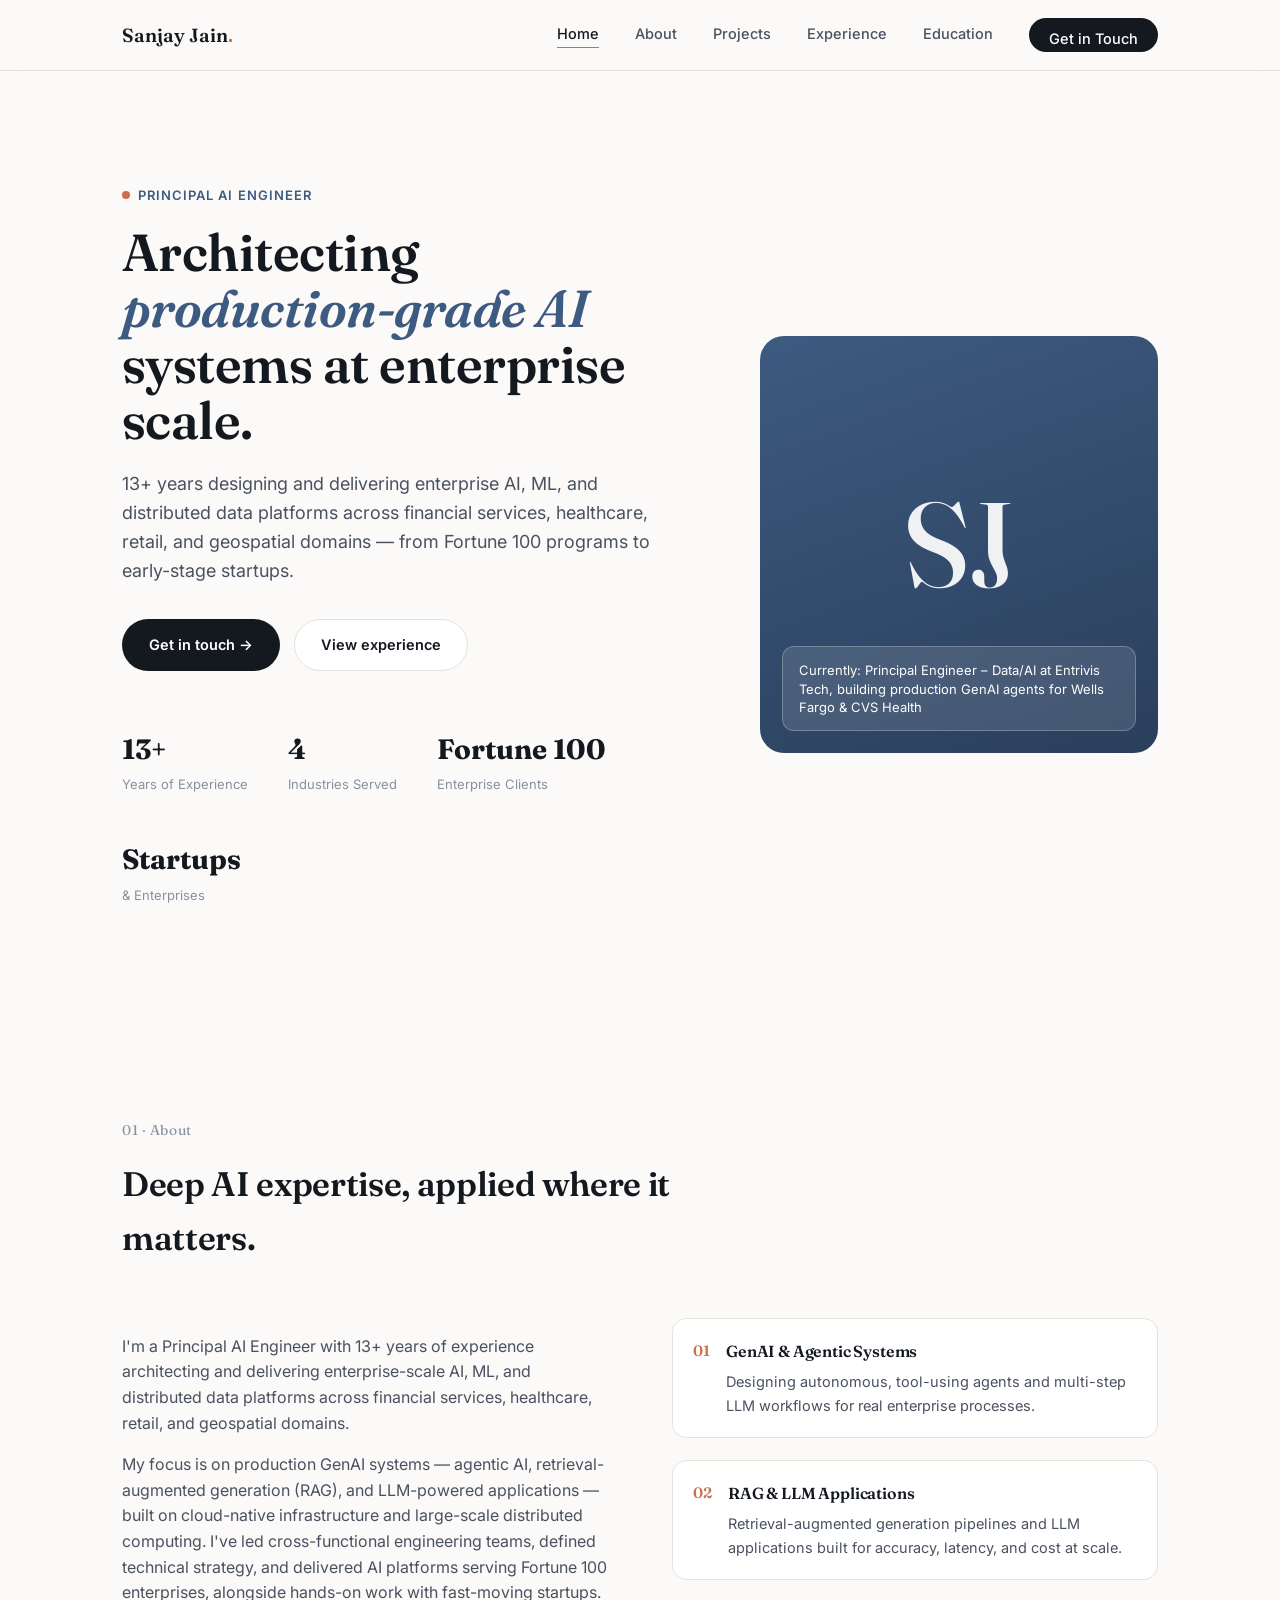
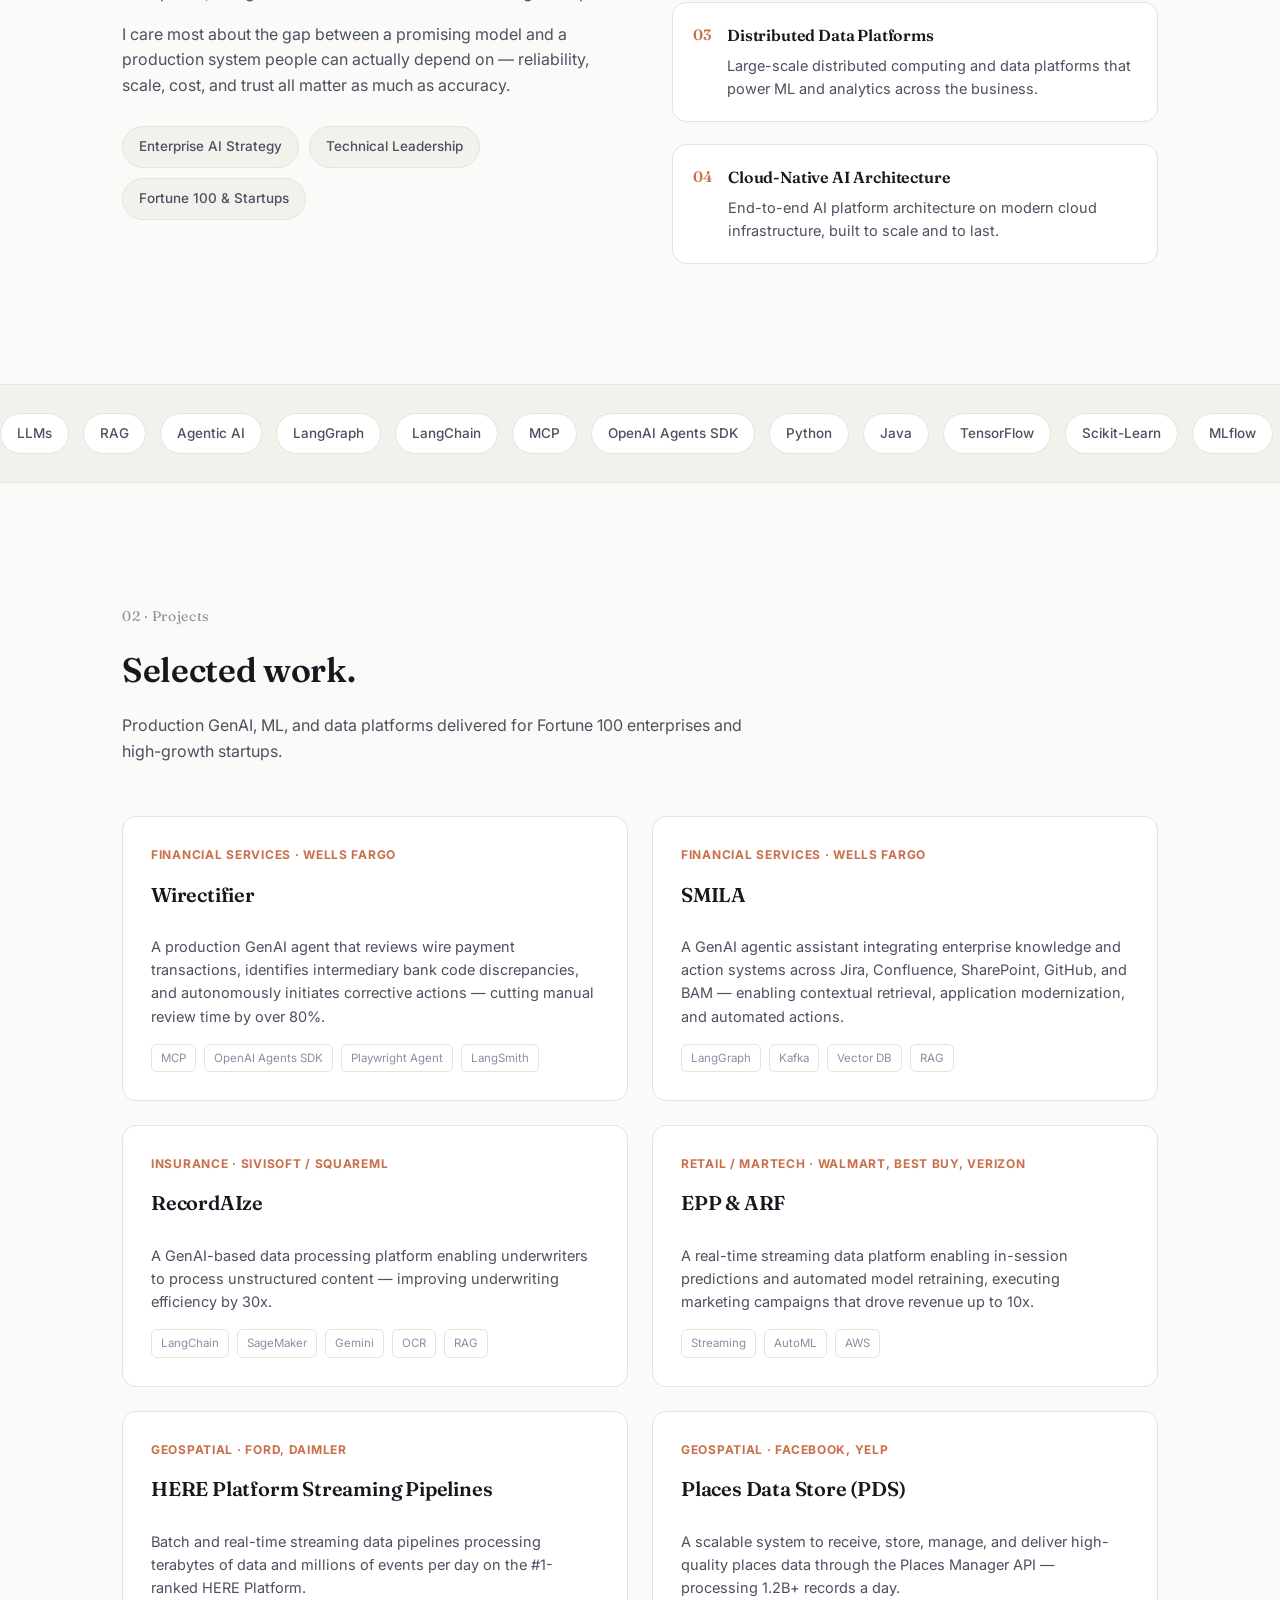
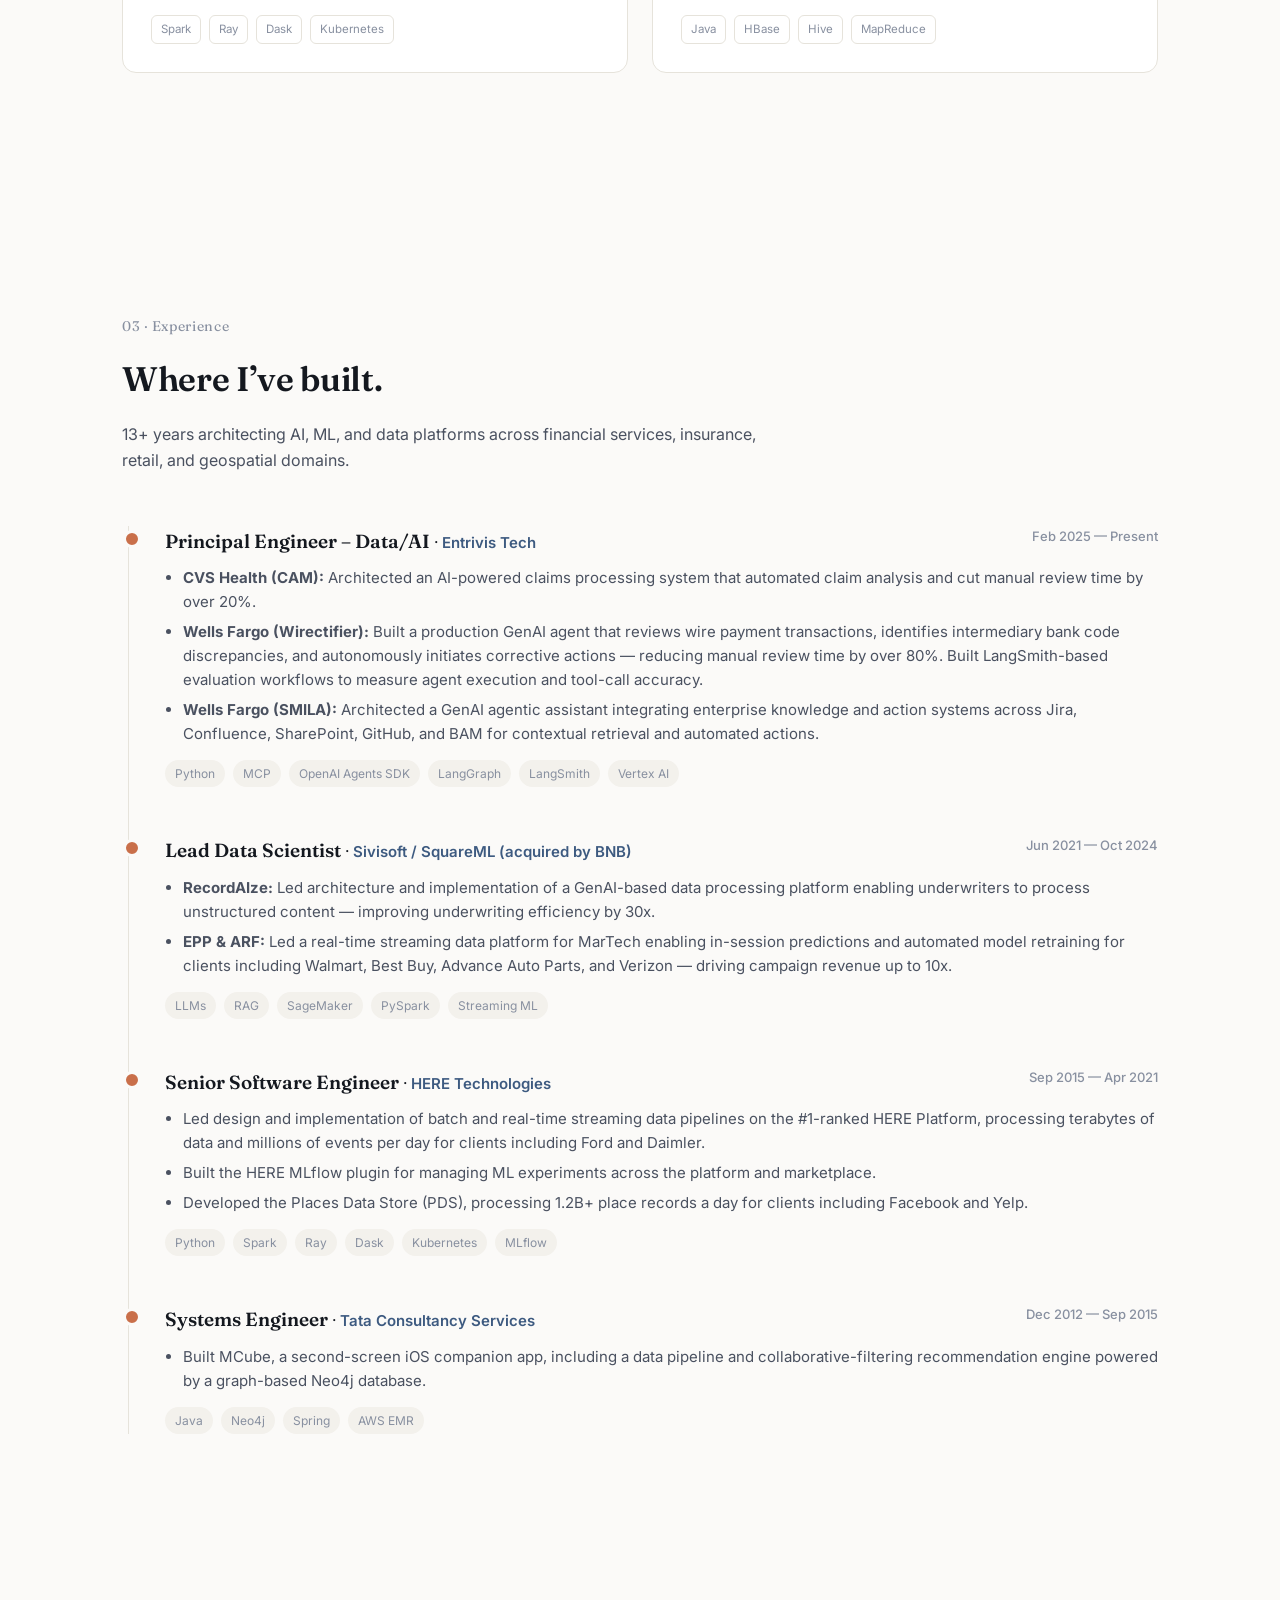
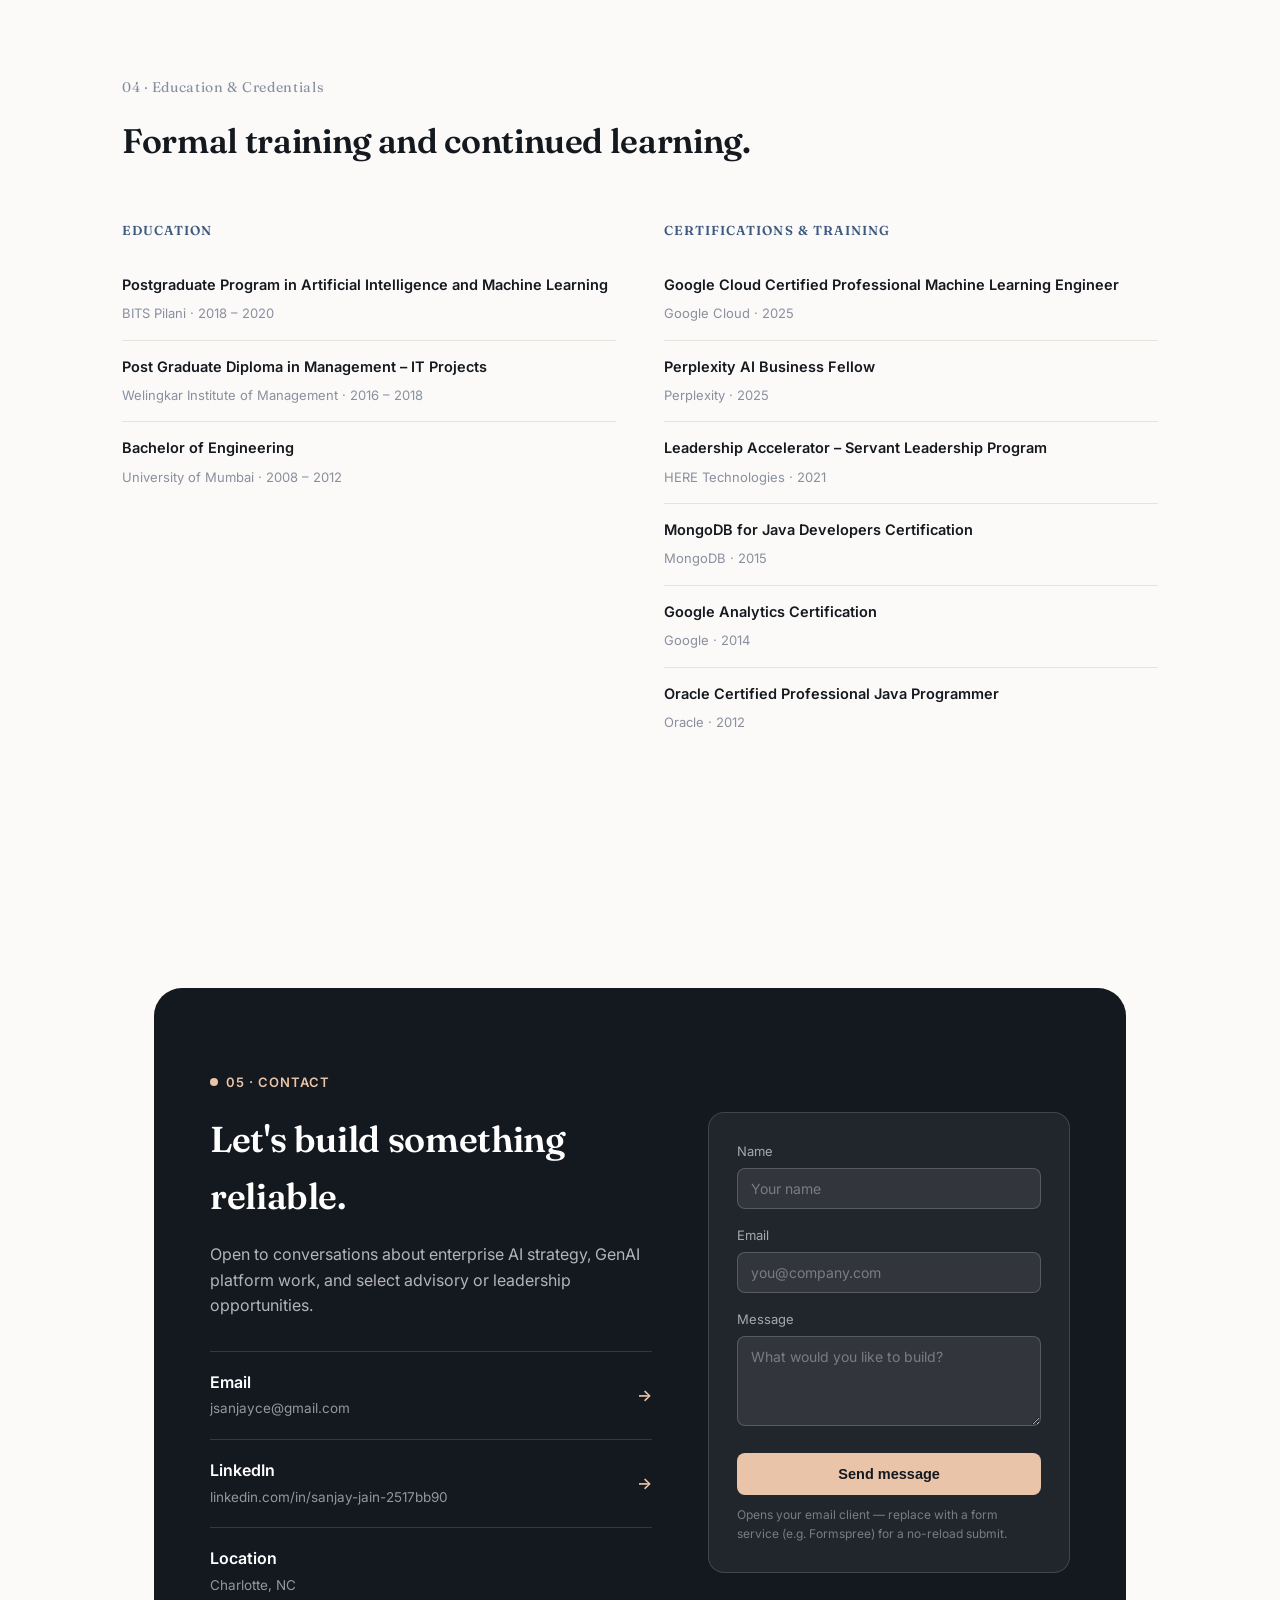
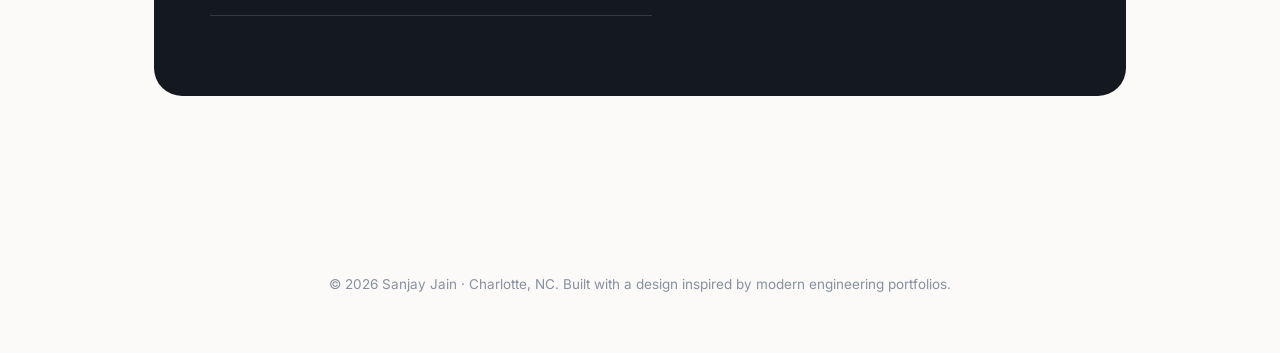
==== commit cbfd2cac: "update index.html" ====
--- a/index.html
+++ b/index.html
@@ -1,326 +1,624 @@
-<html>
-   <head>
-      <title>Sanjay Jain - Portfolio</title>
-      <link rel="stylesheet" href="style.css">
-      <link rel="stylesheet" href="https://stackpath.bootstrapcdn.com/bootstrap/4.5.0/css/bootstrap.min.css" integrity="sha384-9aIt2nRpC12Uk9gS9baDl411NQApFmC26EwAOH8WgZl5MYYxFfc+NcPb1dKGj7Sk" crossorigin="anonymous">
-      <link rel="stylesheet" href="https://stackpath.bootstrapcdn.com/font-awesome/4.7.0/css/font-awesome.min.css">
-      <meta name="viewport" content="width=device-width,initial-scale=1">
-      <script src="https://code.jquery.com/jquery-3.5.1.slim.min.js" integrity="sha384-DfXdz2htPH0lsSSs5nCTpuj/zy4C+OGpamoFVy38MVBnE+IbbVYUew+OrCXaRkfj" crossorigin="anonymous"></script>
-      <script src="https://cdn.jsdelivr.net/npm/popper.js@1.16.0/dist/umd/popper.min.js" integrity="sha384-Q6E9RHvbIyZFJoft+2mJbHaEWldlvI9IOYy5n3zV9zzTtmI3UksdQRVvoxMfooAo" crossorigin="anonymous"></script>
-      <script src="https://stackpath.bootstrapcdn.com/bootstrap/4.5.0/js/bootstrap.min.js" integrity="sha384-OgVRvuATP1z7JjHLkuOU7Xw704+h835Lr+6QL9UvYjZE3Ipu6Tp75j7Bh/kR0JKI" crossorigin="anonymous"></script>
-      <script src="skills-diagram.coderbits.js"></script>
-      <link rel="stylesheet"
-         href="https://cdnjs.cloudflare.com/ajax/libs/animate.css/4.0.0/animate.min.css" />
-   </head>
-   <body>
-      <section id="nav-bar">
-         <nav class="navbar navbar-expand-lg navbar-light bg-light sticky">
-            <button class="navbar-toggler" type="button" data-toggle="collapse" data-target="#navbarNav" aria-controls="navbarTogglerDemo01" aria-expanded="false" aria-label="Toggle navigation">
-            <span class="navbar-toggler-icon"></span>
-            </button>
-            <div class="collapse navbar-collapse" id="navbarNav">
-               <ul class="navbar-nav ml-auto">
-                  <li class="nav-item">
-                     <a class="nav-link" href="#">Home</a>
-                  </li>
-                  <li class="nav-item">
-                     <a class="nav-link" href="#about">About</a>
-                  </li>
-                  <li class="nav-item">
-                     <a class="nav-link " href="#publications">Projects</a>
-                  </li>
-                  <li class="nav-item">
-                     <a class="nav-link " href="#certs">Certificates</a>
-                  </li>
-               </ul>
-               <div class="abc">
-                  <ul class="navbar-nav mr-auto">
-                     <li class="nav-item">
-                        <a class="nav-link" href="https://github.com/jsanjay63" target="_blank">GitHub</a>
-                     </li>
-                     <li class="nav-item">
-                        <a class="nav-link" href="https://www.linkedin.com/in/sanjay-jain-2517bb90/" target="_blank">LinkedIn</a>
-                     </li>
-                  </ul>
-               </div>
+<!DOCTYPE html>
+<html lang="en">
+<head>
+<meta charset="UTF-8">
+<meta name="viewport" content="width=device-width, initial-scale=1.0">
+<title>Sanjay Jain — Principal AI Engineer</title>
+<meta name="description" content="Sanjay Jain — Principal AI Engineer specializing in production GenAI, agentic AI, RAG, LLM applications, and large-scale distributed data platforms.">
+<link rel="preconnect" href="https://fonts.googleapis.com">
+<link rel="preconnect" href="https://fonts.gstatic.com" crossorigin>
+<link href="https://fonts.googleapis.com/css2?family=Inter:wght@400;500;600;700;800&family=Fraunces:opsz,wght@9..144,500;9..144,600&display=swap" rel="stylesheet">
+<style>
+  :root{
+    --bg:#fbfaf8;
+    --bg-alt:#f3f1ec;
+    --ink:#14181f;
+    --ink-soft:#4a5160;
+    --ink-faint:#8890a0;
+    --line:#e6e3db;
+    --accent:#3d5a80;
+    --accent-2:#c96f4a;
+    --card:#ffffff;
+    --radius:14px;
+    --maxw:1100px;
+  }
+
+  *{box-sizing:border-box;}
+  html{scroll-behavior:smooth;}
+  body{
+    margin:0;
+    background:var(--bg);
+    color:var(--ink);
+    font-family:'Inter',-apple-system,BlinkMacSystemFont,'Segoe UI',sans-serif;
+    line-height:1.6;
+    -webkit-font-smoothing:antialiased;
+  }
+  h1,h2,h3,h4{
+    font-family:'Fraunces','Inter',serif;
+    font-weight:600;
+    letter-spacing:-0.01em;
+    margin:0;
+  }
+  a{color:inherit;text-decoration:none;}
+  img{max-width:100%;display:block;}
+  section{padding:120px 0;}
+  .wrap{max-width:var(--maxw);margin:0 auto;padding:0 32px;}
+  .eyebrow{
+    display:inline-flex;
+    align-items:center;
+    gap:8px;
+    font-size:13px;
+    font-weight:600;
+    letter-spacing:0.08em;
+    text-transform:uppercase;
+    color:var(--accent);
+    margin-bottom:18px;
+  }
+  .eyebrow::before{
+    content:"";
+    width:8px;height:8px;border-radius:50%;
+    background:var(--accent-2);
+    display:inline-block;
+  }
+  .section-num{
+    font-family:'Fraunces',serif;
+    font-size:14px;
+    color:var(--ink-faint);
+    letter-spacing:0.05em;
+  }
+
+  /* NAV */
+  header{
+    position:sticky;top:0;z-index:100;
+    border-bottom:1px solid var(--line);
+  }
+  header::before{
+    content:"";position:absolute;inset:0;z-index:-1;
+    background:rgba(251,250,248,0.85);
+    backdrop-filter:blur(10px);
+  }
+  nav{
+    max-width:var(--maxw);margin:0 auto;padding:18px 32px;
+    display:flex;align-items:center;justify-content:space-between;
+  }
+  .logo{font-family:'Fraunces',serif;font-weight:600;font-size:19px;}
+  .logo span{color:var(--accent-2);}
+  .nav-links{display:flex;gap:36px;align-items:center;}
+  .nav-links a{
+    font-size:14.5px;font-weight:500;color:var(--ink-soft);
+    transition:color .2s;
+    padding-bottom:2px;
+    border-bottom:1px solid transparent;
+  }
+  .nav-links a:hover, .nav-links a.active{color:var(--ink);border-color:var(--accent-2);}
+  .nav-cta{
+    background:var(--ink);color:#fff !important;
+    padding:9px 20px;border-radius:100px;font-size:14px;font-weight:600;
+    border-bottom:none !important;
+  }
+  .nav-cta:hover{background:var(--accent);}
+  .menu-btn{display:none;background:none;border:none;cursor:pointer;padding:6px;}
+  .menu-btn span{display:block;width:22px;height:2px;background:var(--ink);margin:5px 0;}
+
+  /* HERO */
+  .hero{padding:110px 0 90px;}
+  .hero-grid{display:grid;grid-template-columns:1.3fr 0.9fr;gap:64px;align-items:center;}
+  .hero h1{font-size:52px;line-height:1.08;margin-bottom:22px;}
+  .hero h1 em{font-style:italic;color:var(--accent);}
+  .hero p.lede{font-size:18px;color:var(--ink-soft);max-width:560px;margin-bottom:34px;}
+  .btn-row{display:flex;gap:14px;flex-wrap:wrap;margin-bottom:56px;}
+  .btn{
+    padding:13px 26px;border-radius:100px;font-size:14.5px;font-weight:600;
+    display:inline-flex;align-items:center;gap:8px;
+    transition:transform .2s, box-shadow .2s, background .2s;
+    border:1px solid transparent;
+  }
+  .btn-primary{background:var(--ink);color:#fff;}
+  .btn-primary:hover{background:var(--accent);transform:translateY(-1px);}
+  .btn-ghost{border-color:var(--line);color:var(--ink);background:var(--card);}
+  .btn-ghost:hover{border-color:var(--ink);transform:translateY(-1px);}
+
+  .stat-row{display:flex;gap:40px;flex-wrap:wrap;}
+  .stat b{display:block;font-family:'Fraunces',serif;font-size:28px;color:var(--ink);}
+  .stat span{font-size:13px;color:var(--ink-faint);}
+
+  .hero-photo{
+    position:relative;
+    aspect-ratio:1/1.05;
+    border-radius:24px;
+    background:linear-gradient(160deg,var(--accent) 0%,#2a3f5c 100%);
+    display:flex;align-items:center;justify-content:center;
+    overflow:hidden;
+  }
+  .hero-photo .initials{
+    font-family:'Fraunces',serif;
+    font-size:clamp(64px,14vw,120px);color:rgba(255,255,255,0.92);font-weight:500;
+  }
+  .hero-photo img{
+    position:absolute;inset:0;width:100%;height:100%;object-fit:cover;object-position:center 18%;
+  }
+  .hero-photo .tag{
+    position:absolute;bottom:22px;left:22px;right:22px;
+    background:rgba(255,255,255,0.12);
+    backdrop-filter:blur(6px);
+    border:1px solid rgba(255,255,255,0.25);
+    border-radius:12px;padding:14px 16px;color:#fff;font-size:13px;
+    line-height:1.4;
+  }
+
+  /* SECTION HEAD */
+  .section-head{margin-bottom:52px;max-width:640px;}
+  .section-head h2{font-size:34px;margin:14px 0 14px;}
+  .section-head p{color:var(--ink-soft);font-size:16px;}
+
+  /* ABOUT */
+  .about-grid{display:grid;grid-template-columns:1fr 1fr;gap:64px;align-items:start;}
+  .about-grid p{color:var(--ink-soft);margin-bottom:16px;font-size:16px;}
+  .pill-grid{display:flex;flex-wrap:wrap;gap:10px;margin-top:28px;}
+  .pill{
+    background:var(--bg-alt);border:1px solid var(--line);
+    padding:9px 16px;border-radius:100px;font-size:13.5px;font-weight:500;color:var(--ink-soft);
+  }
+  .capability-list{display:flex;flex-direction:column;gap:22px;}
+  .capability{
+    display:flex;gap:16px;padding:20px;border:1px solid var(--line);border-radius:var(--radius);background:var(--card);
+  }
+  .capability .num{font-family:'Fraunces',serif;color:var(--accent-2);font-size:15px;font-weight:600;flex-shrink:0;}
+  .capability h4{font-size:16px;margin-bottom:6px;}
+  .capability p{font-size:14.5px;color:var(--ink-soft);margin:0;}
+
+  /* TECH MARQUEE */
+  .marquee-wrap{
+    border-top:1px solid var(--line);border-bottom:1px solid var(--line);
+    padding:28px 0;overflow:hidden;background:var(--bg-alt);
+  }
+  .marquee{display:flex;gap:14px;width:max-content;animation:scroll 32s linear infinite;}
+  .marquee:hover{animation-play-state:paused;}
+  .marquee .pill{background:var(--card);white-space:nowrap;}
+  @keyframes scroll{from{transform:translateX(0);}to{transform:translateX(-50%);}}
+
+  /* EDUCATION */
+  .edu-grid{display:grid;grid-template-columns:1fr 1fr;gap:48px;}
+  .edu-col h4{font-size:13px;text-transform:uppercase;letter-spacing:0.08em;color:var(--accent);margin-bottom:18px;}
+  .edu-item{padding:14px 0;border-bottom:1px solid var(--line);}
+  .edu-item:last-child{border-bottom:none;}
+  .edu-item b{display:block;font-size:14.5px;font-weight:600;color:var(--ink);margin-bottom:4px;}
+  .edu-item span{font-size:13px;color:var(--ink-faint);}
+
+  /* EXPERIENCE */
+  .timeline{border-left:1px solid var(--line);margin-left:6px;}
+  .tl-item{position:relative;padding:0 0 48px 36px;}
+  .tl-item:last-child{padding-bottom:0;}
+  .tl-item::before{
+    content:"";position:absolute;left:-6.5px;top:4px;
+    width:12px;height:12px;border-radius:50%;background:var(--accent-2);
+    border:3px solid var(--bg);
+  }
+  .tl-head{display:flex;justify-content:space-between;flex-wrap:wrap;gap:8px;margin-bottom:8px;}
+  .tl-role{font-size:19px;font-family:'Fraunces',serif;font-weight:600;}
+  .tl-company{color:var(--accent);font-weight:600;font-size:15px;}
+  .tl-period{font-size:13px;color:var(--ink-faint);font-weight:500;white-space:nowrap;}
+  .tl-item ul{margin:10px 0 0;padding-left:18px;color:var(--ink-soft);font-size:15px;}
+  .tl-item li{margin-bottom:6px;}
+  .tl-tags{display:flex;flex-wrap:wrap;gap:8px;margin-top:14px;}
+  .tl-tags span{font-size:12px;color:var(--ink-faint);background:var(--bg-alt);padding:4px 10px;border-radius:100px;}
+
+  /* PROJECTS */
+  .project-grid{display:grid;grid-template-columns:repeat(2,1fr);gap:24px;}
+  .project-card{
+    border:1px solid var(--line);border-radius:var(--radius);background:var(--card);
+    padding:28px;display:flex;flex-direction:column;height:100%;
+    transition:transform .2s, box-shadow .2s;
+  }
+  .project-card:hover{transform:translateY(-3px);box-shadow:0 12px 30px rgba(20,24,31,0.06);}
+  .project-tag{font-size:12px;font-weight:700;letter-spacing:0.06em;text-transform:uppercase;color:var(--accent-2);margin-bottom:14px;}
+  .project-card h3{font-size:20px;margin-bottom:10px;}
+  .project-card p{color:var(--ink-soft);font-size:14.5px;flex-grow:1;margin-bottom:16px;}
+  .project-stack{display:flex;flex-wrap:wrap;gap:8px;}
+  .project-stack span{font-size:11.5px;color:var(--ink-faint);border:1px solid var(--line);padding:4px 9px;border-radius:6px;}
+
+  /* CONTACT */
+  .contact-section{background:var(--ink);color:#fff;border-radius:28px;margin:0 32px;padding:80px 56px;}
+  .contact-inner{max-width:var(--maxw);margin:0 auto;}
+  .contact-section .eyebrow{color:#e9c4a8;}
+  .contact-section .eyebrow::before{background:#e9c4a8;}
+  .contact-grid{display:grid;grid-template-columns:1.1fr 0.9fr;gap:56px;align-items:center;}
+  .contact-section h2{font-size:36px;color:#fff;margin-bottom:16px;}
+  .contact-section p{color:rgba(255,255,255,0.68);font-size:16px;max-width:480px;}
+  .contact-links{display:flex;flex-direction:column;gap:0;margin-top:32px;}
+  .contact-link{
+    display:flex;align-items:center;justify-content:space-between;
+    padding:18px 0;border-bottom:1px solid rgba(255,255,255,0.14);
+    font-size:16px;font-weight:600;
+  }
+  .contact-link:first-child{border-top:1px solid rgba(255,255,255,0.14);}
+  .contact-link span.small{font-weight:400;color:rgba(255,255,255,0.55);font-size:13.5px;}
+  .contact-link .arrow{color:#e9c4a8;transition:transform .2s;}
+  .contact-link:hover .arrow{transform:translateX(4px);}
+  .contact-form{background:rgba(255,255,255,0.06);border:1px solid rgba(255,255,255,0.14);border-radius:16px;padding:28px;}
+  .contact-form label{display:block;font-size:13px;color:rgba(255,255,255,0.6);margin-bottom:6px;margin-top:16px;}
+  .contact-form label:first-child{margin-top:0;}
+  .contact-form input, .contact-form textarea{
+    width:100%;background:rgba(255,255,255,0.08);border:1px solid rgba(255,255,255,0.18);
+    border-radius:8px;padding:11px 13px;color:#fff;font-family:inherit;font-size:14px;
+  }
+  .contact-form textarea{resize:vertical;min-height:90px;}
+  .contact-form input::placeholder, .contact-form textarea::placeholder{color:rgba(255,255,255,0.35);}
+  .contact-form button{
+    margin-top:20px;width:100%;background:#e9c4a8;color:var(--ink);border:none;
+    padding:13px;border-radius:8px;font-weight:700;font-size:14.5px;cursor:pointer;transition:opacity .2s;
+  }
+  .contact-form button:hover{opacity:0.88;}
+  .form-note{font-size:12px;color:rgba(255,255,255,0.4);margin-top:10px;}
+
+  footer{padding:44px 32px;text-align:center;color:var(--ink-faint);font-size:13.5px;}
+  footer a{color:var(--ink-soft);font-weight:600;}
+
+  .reveal{opacity:0;transform:translateY(18px);transition:opacity .6s ease, transform .6s ease;}
+  .reveal.in{opacity:1;transform:translateY(0);}
+
+  @media (max-width:860px){
+    .hero-grid, .about-grid, .contact-grid{grid-template-columns:1fr;}
+    .hero-photo{order:-1;width:100%;max-width:280px;aspect-ratio:1/1;margin:0 auto 32px;}
+    .hero-photo .tag{display:none;}
+    .project-grid{grid-template-columns:1fr;}
+    .nav-links{
+      position:fixed;top:64px;left:0;right:0;bottom:0;
+      background:var(--bg);flex-direction:column;justify-content:flex-start;
+      padding:36px 32px;gap:26px;
+      transform:translateX(100%);transition:transform .3s ease;
+    }
+    .nav-links.open{transform:translateX(0);}
+    .menu-btn{display:block;}
+    .contact-section{padding:56px 28px;margin:0 16px;}
+    .hero h1{font-size:38px;}
+    section{padding:80px 0;}
+  }
+</style>
+</head>
+<body>
+
+<header>
+  <nav>
+    <a href="#home" class="logo">Sanjay Jain<span>.</span></a>
+    <div class="nav-links" id="navLinks">
+      <a href="#home">Home</a>
+      <a href="#about">About</a>
+      <a href="#projects">Projects</a>
+      <a href="#experience">Experience</a>
+      <a href="#education">Education</a>
+      <a href="#contact" class="nav-cta">Get in Touch</a>
+    </div>
+    <button class="menu-btn" id="menuBtn" aria-label="Toggle menu"><span></span><span></span><span></span></button>
+  </nav>
+</header>
+
+<section class="hero" id="home">
+  <div class="wrap hero-grid">
+    <div>
+      <div class="eyebrow">Principal AI Engineer</div>
+      <h1>Architecting <em>production-grade AI</em> systems at enterprise scale.</h1>
+      <p class="lede">13+ years designing and delivering enterprise AI, ML, and distributed data platforms across financial services, healthcare, retail, and geospatial domains — from Fortune 100 programs to early-stage startups.</p>
+      <div class="btn-row">
+        <a href="#contact" class="btn btn-primary">Get in touch →</a>
+        <a href="#experience" class="btn btn-ghost">View experience</a>
+      </div>
+      <div class="stat-row">
+        <div class="stat"><b>13+</b><span>Years of Experience</span></div>
+        <div class="stat"><b>4</b><span>Industries Served</span></div>
+        <div class="stat"><b>Fortune 100</b><span>Enterprise Clients</span></div>
+        <div class="stat"><b>Startups</b><span>&amp; Enterprises</span></div>
+      </div>
+    </div>
+    <div class="hero-photo">
+      <div class="initials">SJ</div>
+      <div class="tag">Currently: Principal Engineer &ndash; Data/AI at Entrivis Tech, building production GenAI agents for Wells Fargo &amp; CVS Health</div>
+    </div>
+  </div>
+</section>
+
+<section id="about">
+  <div class="wrap">
+    <div class="section-head reveal">
+      <span class="section-num">01 &middot; About</span>
+      <h2>Deep AI expertise, applied where it matters.</h2>
+    </div>
+    <div class="about-grid">
+      <div class="reveal">
+        <p>I'm a Principal AI Engineer with 13+ years of experience architecting and delivering enterprise-scale AI, ML, and distributed data platforms across financial services, healthcare, retail, and geospatial domains.</p>
+        <p>My focus is on production GenAI systems — agentic AI, retrieval-augmented generation (RAG), and LLM-powered applications — built on cloud-native infrastructure and large-scale distributed computing. I've led cross-functional engineering teams, defined technical strategy, and delivered AI platforms serving Fortune 100 enterprises, alongside hands-on work with fast-moving startups.</p>
+        <p>I care most about the gap between a promising model and a production system people can actually depend on — reliability, scale, cost, and trust all matter as much as accuracy.</p>
+        <div class="pill-grid">
+          <span class="pill">Enterprise AI Strategy</span>
+          <span class="pill">Technical Leadership</span>
+          <span class="pill">Fortune 100 &amp; Startups</span>
+        </div>
+      </div>
+      <div class="capability-list reveal">
+        <div class="capability">
+          <div class="num">01</div>
+          <div><h4>GenAI &amp; Agentic Systems</h4><p>Designing autonomous, tool-using agents and multi-step LLM workflows for real enterprise processes.</p></div>
+        </div>
+        <div class="capability">
+          <div class="num">02</div>
+          <div><h4>RAG &amp; LLM Applications</h4><p>Retrieval-augmented generation pipelines and LLM applications built for accuracy, latency, and cost at scale.</p></div>
+        </div>
+        <div class="capability">
+          <div class="num">03</div>
+          <div><h4>Distributed Data Platforms</h4><p>Large-scale distributed computing and data platforms that power ML and analytics across the business.</p></div>
+        </div>
+        <div class="capability">
+          <div class="num">04</div>
+          <div><h4>Cloud-Native AI Architecture</h4><p>End-to-end AI platform architecture on modern cloud infrastructure, built to scale and to last.</p></div>
+        </div>
+      </div>
+    </div>
+  </div>
+</section>
+
+<div class="marquee-wrap">
+  <div class="marquee" id="marquee">
+    <span class="pill">LLMs</span>
+    <span class="pill">RAG</span>
+    <span class="pill">Agentic AI</span>
+    <span class="pill">LangGraph</span>
+    <span class="pill">LangChain</span>
+    <span class="pill">MCP</span>
+    <span class="pill">OpenAI Agents SDK</span>
+    <span class="pill">Python</span>
+    <span class="pill">Java</span>
+    <span class="pill">TensorFlow</span>
+    <span class="pill">Scikit-Learn</span>
+    <span class="pill">MLflow</span>
+    <span class="pill">AWS</span>
+    <span class="pill">GCP</span>
+    <span class="pill">Azure</span>
+    <span class="pill">PySpark</span>
+    <span class="pill">Kafka</span>
+    <span class="pill">Airflow</span>
+    <span class="pill">Snowflake</span>
+    <span class="pill">Vector DB / Pinecone</span>
+    <span class="pill">Django</span>
+    <span class="pill">FastAPI</span>
+    <span class="pill">Kubernetes</span>
+    <span class="pill">Terraform</span>
+  </div>
+</div>
+
+<section id="projects">
+  <div class="wrap">
+    <div class="section-head reveal">
+      <span class="section-num">02 &middot; Projects</span>
+      <h2>Selected work.</h2>
+      <p>Production GenAI, ML, and data platforms delivered for Fortune 100 enterprises and high-growth startups.</p>
+    </div>
+    <div class="project-grid">
+      <div class="project-card reveal">
+        <div class="project-tag">Financial Services &middot; Wells Fargo</div>
+        <h3>Wirectifier</h3>
+        <p>A production GenAI agent that reviews wire payment transactions, identifies intermediary bank code discrepancies, and autonomously initiates corrective actions &mdash; cutting manual review time by over 80%.</p>
+        <div class="project-stack"><span>MCP</span><span>OpenAI Agents SDK</span><span>Playwright Agent</span><span>LangSmith</span></div>
+      </div>
+      <div class="project-card reveal">
+        <div class="project-tag">Financial Services &middot; Wells Fargo</div>
+        <h3>SMILA</h3>
+        <p>A GenAI agentic assistant integrating enterprise knowledge and action systems across Jira, Confluence, SharePoint, GitHub, and BAM &mdash; enabling contextual retrieval, application modernization, and automated actions.</p>
+        <div class="project-stack"><span>LangGraph</span><span>Kafka</span><span>Vector DB</span><span>RAG</span></div>
+      </div>
+      <div class="project-card reveal">
+        <div class="project-tag">Insurance &middot; Sivisoft / SquareML</div>
+        <h3>RecordAIze</h3>
+        <p>A GenAI-based data processing platform enabling underwriters to process unstructured content &mdash; improving underwriting efficiency by 30x.</p>
+        <div class="project-stack"><span>LangChain</span><span>SageMaker</span><span>Gemini</span><span>OCR</span><span>RAG</span></div>
+      </div>
+      <div class="project-card reveal">
+        <div class="project-tag">Retail / MarTech &middot; Walmart, Best Buy, Verizon</div>
+        <h3>EPP &amp; ARF</h3>
+        <p>A real-time streaming data platform enabling in-session predictions and automated model retraining, executing marketing campaigns that drove revenue up to 10x.</p>
+        <div class="project-stack"><span>Streaming</span><span>AutoML</span><span>AWS</span></div>
+      </div>
+      <div class="project-card reveal">
+        <div class="project-tag">Geospatial &middot; Ford, Daimler</div>
+        <h3>HERE Platform Streaming Pipelines</h3>
+        <p>Batch and real-time streaming data pipelines processing terabytes of data and millions of events per day on the #1-ranked HERE Platform.</p>
+        <div class="project-stack"><span>Spark</span><span>Ray</span><span>Dask</span><span>Kubernetes</span></div>
+      </div>
+      <div class="project-card reveal">
+        <div class="project-tag">Geospatial &middot; Facebook, Yelp</div>
+        <h3>Places Data Store (PDS)</h3>
+        <p>A scalable system to receive, store, manage, and deliver high-quality places data through the Places Manager API &mdash; processing 1.2B+ records a day.</p>
+        <div class="project-stack"><span>Java</span><span>HBase</span><span>Hive</span><span>MapReduce</span></div>
+      </div>
+    </div>
+  </div>
+</section>
+
+<section id="experience">
+  <div class="wrap">
+    <div class="section-head reveal">
+      <span class="section-num">03 &middot; Experience</span>
+      <h2>Where I&rsquo;ve built.</h2>
+      <p>13+ years architecting AI, ML, and data platforms across financial services, insurance, retail, and geospatial domains.</p>
+    </div>
+    <div class="timeline">
+      <div class="tl-item reveal">
+        <div class="tl-head">
+          <div><span class="tl-role">Principal Engineer &ndash; Data/AI</span> &middot; <span class="tl-company">Entrivis Tech</span></div>
+          <span class="tl-period">Feb 2025 &mdash; Present</span>
+        </div>
+        <ul>
+          <li><b>CVS Health (CAM):</b> Architected an AI-powered claims processing system that automated claim analysis and cut manual review time by over 20%.</li>
+          <li><b>Wells Fargo (Wirectifier):</b> Built a production GenAI agent that reviews wire payment transactions, identifies intermediary bank code discrepancies, and autonomously initiates corrective actions &mdash; reducing manual review time by over 80%. Built LangSmith-based evaluation workflows to measure agent execution and tool-call accuracy.</li>
+          <li><b>Wells Fargo (SMILA):</b> Architected a GenAI agentic assistant integrating enterprise knowledge and action systems across Jira, Confluence, SharePoint, GitHub, and BAM for contextual retrieval and automated actions.</li>
+        </ul>
+        <div class="tl-tags"><span>Python</span><span>MCP</span><span>OpenAI Agents SDK</span><span>LangGraph</span><span>LangSmith</span><span>Vertex AI</span></div>
+      </div>
+      <div class="tl-item reveal">
+        <div class="tl-head">
+          <div><span class="tl-role">Lead Data Scientist</span> &middot; <span class="tl-company">Sivisoft / SquareML (acquired by BNB)</span></div>
+          <span class="tl-period">Jun 2021 &mdash; Oct 2024</span>
+        </div>
+        <ul>
+          <li><b>RecordAIze:</b> Led architecture and implementation of a GenAI-based data processing platform enabling underwriters to process unstructured content &mdash; improving underwriting efficiency by 30x.</li>
+          <li><b>EPP &amp; ARF:</b> Led a real-time streaming data platform for MarTech enabling in-session predictions and automated model retraining for clients including Walmart, Best Buy, Advance Auto Parts, and Verizon &mdash; driving campaign revenue up to 10x.</li>
+        </ul>
+        <div class="tl-tags"><span>LLMs</span><span>RAG</span><span>SageMaker</span><span>PySpark</span><span>Streaming ML</span></div>
+      </div>
+      <div class="tl-item reveal">
+        <div class="tl-head">
+          <div><span class="tl-role">Senior Software Engineer</span> &middot; <span class="tl-company">HERE Technologies</span></div>
+          <span class="tl-period">Sep 2015 &mdash; Apr 2021</span>
+        </div>
+        <ul>
+          <li>Led design and implementation of batch and real-time streaming data pipelines on the #1-ranked HERE Platform, processing terabytes of data and millions of events per day for clients including Ford and Daimler.</li>
+          <li>Built the HERE MLflow plugin for managing ML experiments across the platform and marketplace.</li>
+          <li>Developed the Places Data Store (PDS), processing 1.2B+ place records a day for clients including Facebook and Yelp.</li>
+        </ul>
+        <div class="tl-tags"><span>Python</span><span>Spark</span><span>Ray</span><span>Dask</span><span>Kubernetes</span><span>MLflow</span></div>
+      </div>
+      <div class="tl-item reveal">
+        <div class="tl-head">
+          <div><span class="tl-role">Systems Engineer</span> &middot; <span class="tl-company">Tata Consultancy Services</span></div>
+          <span class="tl-period">Dec 2012 &mdash; Sep 2015</span>
+        </div>
+        <ul>
+          <li>Built MCube, a second-screen iOS companion app, including a data pipeline and collaborative-filtering recommendation engine powered by a graph-based Neo4j database.</li>
+        </ul>
+        <div class="tl-tags"><span>Java</span><span>Neo4j</span><span>Spring</span><span>AWS EMR</span></div>
+      </div>
+    </div>
+  </div>
+</section>
+
+<section id="education">
+  <div class="wrap">
+    <div class="section-head reveal">
+      <span class="section-num">04 &middot; Education &amp; Credentials</span>
+      <h2>Formal training and continued learning.</h2>
+    </div>
+    <div class="edu-grid">
+      <div class="edu-col reveal">
+        <h4>Education</h4>
+        <div class="edu-item">
+          <b>Postgraduate Program in Artificial Intelligence and Machine Learning</b>
+          <span>BITS Pilani &middot; 2018 &ndash; 2020</span>
+        </div>
+        <div class="edu-item">
+          <b>Post Graduate Diploma in Management &ndash; IT Projects</b>
+          <span>Welingkar Institute of Management &middot; 2016 &ndash; 2018</span>
+        </div>
+        <div class="edu-item">
+          <b>Bachelor of Engineering</b>
+          <span>University of Mumbai &middot; 2008 &ndash; 2012</span>
+        </div>
+      </div>
+      <div class="edu-col reveal">
+        <h4>Certifications &amp; Training</h4>
+        <div class="edu-item">
+          <b>Google Cloud Certified Professional Machine Learning Engineer</b>
+          <span>Google Cloud &middot; 2025</span>
+        </div>
+        <div class="edu-item">
+          <b>Perplexity AI Business Fellow</b>
+          <span>Perplexity &middot; 2025</span>
+        </div>
+        <div class="edu-item">
+          <b>Leadership Accelerator &ndash; Servant Leadership Program</b>
+          <span>HERE Technologies &middot; 2021</span>
+        </div>
+        <div class="edu-item">
+          <b>MongoDB for Java Developers Certification</b>
+          <span>MongoDB &middot; 2015</span>
+        </div>
+        <div class="edu-item">
+          <b>Google Analytics Certification</b>
+          <span>Google &middot; 2014</span>
+        </div>
+        <div class="edu-item">
+          <b>Oracle Certified Professional Java Programmer</b>
+          <span>Oracle &middot; 2012</span>
+        </div>
+      </div>
+    </div>
+  </div>
+</section>
+
+<section id="contact">
+  <div class="wrap">
+    <div class="contact-section">
+      <div class="contact-inner">
+        <div class="contact-grid">
+          <div>
+            <div class="eyebrow">05 · Contact</div>
+            <h2>Let's build something reliable.</h2>
+            <p>Open to conversations about enterprise AI strategy, GenAI platform work, and select advisory or leadership opportunities.</p>
+            <div class="contact-links">
+              <a class="contact-link" href="mailto:jsanjayce@gmail.com">
+                <span>Email<br><span class="small">jsanjayce@gmail.com</span></span>
+                <span class="arrow">→</span>
+              </a>
+              <a class="contact-link" href="https://linkedin.com/in/sanjay-jain-2517bb90" target="_blank" rel="noopener">
+                <span>LinkedIn<br><span class="small">linkedin.com/in/sanjay-jain-2517bb90</span></span>
+                <span class="arrow">→</span>
+              </a>
+              <div class="contact-link" style="cursor:default;">
+                <span>Location<br><span class="small">Charlotte, NC</span></span>
+              </div>
             </div>
-         </nav>
-      </section>
-      <!--Slider-->
-      <div id="slider">
-         <div id="headerSlider" class="carousel slide" data-ride="carousel">
-            <ol class="carousel-indicators">
-               <li data-target="#headerSlider" data-slide-to="0" class="active"></li>
-            </ol>
-            <div class="carousel-inner">
-               <div class="carousel-item active">
-                  <img class="d-block img-fluid" src="data_eng.webp" alt="First slide">
-                  <div class="carousel-caption">
-                     <h1>Hi, I am <span class="decorate"> Sanjay Jain</span> </h1>
-                     <br>
-                     <h1>AI/ML and Data Professional</h1>
-                     <br>
-                     <h1> Welcome to my portfolio! </h1>
-                     <!-- <br> Welcome to my data science portfolio! </h1> -->
-                  </div>
-               </div>
-               <div class="carousel-item">
-                  <img class="d-block img-fluid" src="tech_stack.jpg" alt="Second slide">
-                  <div class="carousel-caption">
-                     <h1> Tech Stacks </h1>
-                     <br>Programming Languages:  Python, Java, Javascript, Scala, R, C++, C#
-                     <br>Big Data and Backend Frameworks: Spark, Hadoop, Kafka, Flink, Hive, Dask, Pandas, Ray, Airflow, Django, FastAPI, NodeJS
-                     <br>SQL, NoSQL and Vector Databases: MySQL, Postgres, HBase, ElasticSearch, ChromaDB, MongoDB, MS SQL, Oracle, Sqlite
-                     <br>Cloud Technologies: AWS, GCP, Azure, and Databricks
-                     <br>AI/ML and Data Analytics: Generative AI models(Gemini, ChatGPT, Llama, Bedrock), Langchain, LLM, Pandas, LightGBM, Scikit-Learn, Tensorflow, MLflow, R, Kibana, Tableau
-                     <br>Developer Tools: Git, SVN, Docker, Kubernetes, Terraform, Jenkins, Jira, CloudFormation, Confluence
-                  </div>
-               </div>
-            </div>
-            <a class="carousel-control-prev" href="#headerSlider" role="button" data-slide="prev">
-            <span class="carousel-control-prev-icon" aria-hidden="true"></span>
-            <span class="sr-only">Previous</span>
-            </a>
-            <a class="carousel-control-next" href="#headerSlider" role="button" data-slide="next">
-            <span class="carousel-control-next-icon" aria-hidden="true"></span>
-            <span class="sr-only">Next</span>
-            </a>
-         </div>
-      </div>
-      <style>
-         .img-fluid {
-         opacity: 0.6;
-         }
-         .carousel-caption {
-         font-weight: bold !important;
-         text-align: left;
-         font-size: 24px !important;
-         }
-         h1 {
-         font-size: 60px !important;
-         font-weight: bold !important;
-         }
-      </style>
-      <!--About-->
-      <section id="about">
-         <div class="container">
-            <div class="row">
-               <div class="col-md-6">
-                  <div class="about-content">
-                     <h1>Sanjay in a Nutshell</h1>
-                     <br><br>
-                     <img id="imgg" src="self.avif">
-                     <p style="font-size:21px;">
-                        <br> Sanjay is a seasoned AI, ML, and data professional with over 11 years of experience in developing large-scale projects. His expertise spans <strong>data platforms, scalable data pipelines, machine learning and artificial intelligence</strong> applications. Sanjay has worked across diverse industries, including <strong>retail, health care, telecom, GIS location systems, and multi-media.</strong> He has collaborated with high profile clients such as <strong>Walmart, BestBuy, BMW, Audi, Daimler, Ford, HDFC, Ashley Furniture,</strong></strong> and so on. Known for his ability to work with teams across geographies, including the <strong>US, Europe, India, and China,</strong> Sanjay consistently embraces new challenges, and delivers exceptional results.
-                        <br><br>
-                     </p>
-                  </div>
-               </div>
-            </div>
-         </div>
-      </section>
-      <section id="publications">
-         <div class="container p-0">
-         <h1>Projects</h1>
-         <div class="row portfolio-row justify-content-center">
-            <div class="col-12 col-md-5">
-               <div class="text-center">
-                  <a target="_blank" class="title-linkk" href="https://www.squareml.ai">
-                     <h5>SquareML</h5>
-                  </a>
-                  <p class="project-des">
-                     <strong>Machine Learning in a Box</strong>
-                     <br><br>Led the development of a no-code machine learning platform to help non-AI and non-technical experts leverage the power of artificial intelligence and machine learning to make agile decisions.
-                  </p>
-                  <div class="row">
-                     <a target="_blank" href="https://www.squareml.ai">
-                     <img class="img-fluid portfolio-img" src="squareml_res.webp">
-                     </a>
-                  </div>
-               </div>
-            </div>
-            <div class="col-12 col-md-5">
-               <div class="text-center">
-                  <a target="_blank" class="title-linkk" href="https://www.sessionai.com">
-                     <h5> SessionAI </h5>
-                  </a>
-                  <p class="project-des">
-                     <strong>Convert Anonymous Visitors with AI</strong>
-                     <br><br>
-                     Crafted the real time streaming data pipelines in the platform to execute client specific AI/ML use-cases, perform in session prediction and execute campaigns to drive revenue up to 10x.
-                     <!-- <br> -->
-                  </p>
-                  <div class="row">
-                     <a target="_blank" href="https://www.sessionai.com">
-                     <img class="portfolio-img" src="sessionai_resize.png">
-                     </a>
-                  </div>
-               </div>
-            </div>
-            <div class="col-12 col-md-5">
-               <div class="text-center">
-                  <a target="_blank" class="title-linkk" href="https://www.here.com/platform">
-                     <h5> HERE Platform </h5>
-                  </a>
-                  <p class="project-des">
-                     <br>
-                     <strong>Turn spatial data into business value</strong>
-                     <br><br>
-                     Led the development of batch and real-time streaming data pipeline support for Python in the HERE platform. This helped process terabytes of data and millions of events daily to automate map processing and workflow creation.
-                     <br><br>
-                  </p>
-                  <div class="row">
-                     <a target="_blank" href="https://www.here.com/platform">
-                     <img class="portfolio-img" src="here_platform.jpeg">
-                     </a>
-                  </div>
-               </div>
-            </div>
-            <div class="col-12 col-md-5">
-               <div class="text-center">
-                  <a target="_blank" class="title-linkk" href="https://jp.developer.here.com/cn/documentation/sdk-python/dev_guide/topics/mlflow/home.html">
-                     <h5>HERE MLflow Plugin</h5>
-                  </a>
-                  <p class="project-des">
-                     <br>
-                     <strong>Manage ML Lifecycle in the HERE Platform</strong>
-                     <br><br>Spearheaded the design and development of the HERE MLflow plugin to manage machine learning experiments on the platform, sharing them with others or making them available on the HERE Marketplace.
-                  </p>
-                  <br>
-                  <div class="row">
-                     <a target="_blank" href="https://jp.developer.here.com/cn/documentation/sdk-python/dev_guide/topics/mlflow/home.html">
-                     <img class="img-fluid portfolio-img" src="mlflow_res2.png">
-                     </a>
-                  </div>
-               </div>
-            </div>
-            <div class="col-12 col-md-5">
-               <div class="text-center">
-                  <a target="_blank" class="title-linkk" href="https://danti.ai">
-                     <h5>Geodex Inc, Danti </h5>
-                  </a>
-                  <p class="project-des">
-                     <br><strong>Search Earth data like never before</strong>
-                     <br><br>Built a real-time and batch streaming pipeline to process millions of events from multiple geospatial sources.
-                  </p>
-                  <div class="row">
-                     <a target="_blank" href="https://danti.ai">
-                     <img class="portfolio-img" src="danti_res.png">
-                     </a>
-                  </div>
-               </div>
-            </div>
-            <div class="col-12 col-md-5">
-               <div class="text-center">
-                  <a target="_blank" class="title-linkk" href="https://www.lariatdata.com/blog/veritonic-case-study">
-                     <h5>Lariat Data</h5>
-                  </a>
-                  <p class="project-des">
-                     <br><strong>Proactive Data Monitoring</strong>
-                     <br><br>Built a real-time streaming pipeline to process millions of events from Veritonic, comprehensive audio research and analytics platform.
-                  </p>
-                  <div class="row">
-                     <a target="_blank" href="https://www.lariatdata.com/blog/veritonic-case-study">
-                     <img class="portfolio-img" src="lariat_res.png">
-                     </a>
-                  </div>
-               </div>
-            </div>
-         </div>
-      </section>
-      <section id="certs">
-         <div class="container">
-         <br>
-         <h1>Certifications</h1>
-         <br><br><br>
-         <div class="row">
-            <div class="col-md-3 profile-pic text-center">
-               <div class="img box">
-                  <img src="servant.jpeg" class="img-responsive">
-               </div>
-               <br>
-               <h5> &nbsp Leadership Accelerator Servant Leadership, HERE (2021)</h5>
-            </div>
-            <div class="col-md-3 profile-pic text-center">
-               <div class="img box">
-                  <img src="mongodb.png" class="img-responsive">
-               </div>
-               <br>
-               <h5> &nbsp MongoDB for Java Developers (2015)</h5>
-            </div>
-            <div class="col-md-3 profile-pic text-center">
-               <div class="img box">
-                  <img src="ga.jpeg" class="img-responsive">
-               </div>
-               <br>
-               <h5> &nbsp Google Analytics Certification (2014)</h5>
-            </div>
-            <div class="col-md-3 profile-pic text-center">
-               <div class="img box">
-                  <img src="java.jpeg" class="img-responsive">
-               </div>
-               <br>
-               <h5> &nbsp Oracle Certified Professional Java Programmer (2012) </h5>
-            </div>
-         </div>
-      </section>
-      <section id="tutorials">
-         <div class="container p-0">
-         <h1>Education</h1>
-         <div class="row portfolio-row justify-content-center">
-            <div class="col-12 col-md-5">
-               <div class="text-center">
-                  <h3>Post Graduate Programme in Artificial intelligence and Machine Learning</h3>
-                  <h4>Birla Institute of Technology and Science, Pilani</h4>
-                  <h4>2021</h4>
-               </div>
-            </div>
-            <div class="col-12 col-md-5">
-               <div class="text-center">
-                  <h3>Post Graduate Diploma in Management in IT Projects Management</h3>
-                  <h4>Wellingkar Institute of Management, Mumbai</h4>
-                  <h4>2017</h4>
-               </div>
-            </div>
-            <div class="col-12 col-md-5">
-               <div class="text-center">
-                  <h3>Bachelor of Engineering in Computers</h3>
-                  <h4>University of Mumbai</h4>
-                  <h4>2012</h4>
-               </div>
-            </div>
-         </div>
-      </section>
-      <section id='footer'>
-         <footer class="py-5 bg-light" id="footerr">
-            <div class="container text-center">
-               <p class="text-secondary col-md-9 mx-auto">Thanks for reading, and feel free to reach out to me at <a href="mailto:jsanjayce@gmail.com">jsanjayce@gmail.com</a></p>
-               <hr class="my-5">
-               <div class="mb-3">
-                  <a href="https://www.linkedin.com/in/sanjay-jain-2517bb90/" class="w-6 mx-1">
-                     <svg class="fill-current" width="30px" viewBox="0 0 24 24" version="1.1" xmlns="http://www.w3.org/2000/svg" xmlns:xlink="http://www.w3.org/1999/xlink" xml:space="preserve" xmlns:serif="http://www.serif.com/" style="fill-rule: evenodd; clip-rule: evenodd; stroke-linejoin: round; stroke-miterlimit: 2;">
-                        <path id="Shape" d="M7.3,0.9c1.5,-0.6 3.1,-0.9 4.7,-0.9c1.6,0 3.2,0.3 4.7,0.9c1.5,0.6 2.8,1.5
-                           3.8,2.6c1,1.1 1.9,2.3 2.6,3.8c0.7,1.5 0.9,3 0.9,4.7c0,1.7 -0.3,3.2
-                           -0.9,4.7c-0.6,1.5 -1.5,2.8 -2.6,3.8c-1.1,1 -2.3,1.9 -3.8,2.6c-1.5,0.7
-                           -3.1,0.9 -4.7,0.9c-1.6,0 -3.2,-0.3 -4.7,-0.9c-1.5,-0.6 -2.8,-1.5
-                           -3.8,-2.6c-1,-1.1 -1.9,-2.3 -2.6,-3.8c-0.7,-1.5 -0.9,-3.1 -0.9,-4.7c0,-1.6
-                           0.3,-3.2 0.9,-4.7c0.6,-1.5 1.5,-2.8 2.6,-3.8c1.1,-1 2.3,-1.9
-                           3.8,-2.6Zm-0.3,7.1c0.6,0 1.1,-0.2 1.5,-0.5c0.4,-0.3 0.5,-0.8 0.5,-1.3c0,-0.5
-                           -0.2,-0.9 -0.6,-1.2c-0.4,-0.3 -0.8,-0.5 -1.4,-0.5c-0.6,0 -1.1,0.2
-                           -1.4,0.5c-0.3,0.3 -0.6,0.7 -0.6,1.2c0,0.5 0.2,0.9 0.5,1.3c0.3,0.4 0.9,0.5
-                           1.5,0.5Zm1.5,10l0,-8.5l-3,0l0,8.5l3,0Zm11,0l0,-4.5c0,-1.4 -0.3,-2.5
-                           -0.9,-3.3c-0.6,-0.8 -1.5,-1.2 -2.6,-1.2c-0.6,0 -1.1,0.2 -1.5,0.5c-0.4,0.3
-                           -0.8,0.8 -0.9,1.3l-0.1,-1.3l-3,0l0.1,2l0,6.5l3,0l0,-4.5c0,-0.6 0.1,-1.1
-                           0.4,-1.5c0.3,-0.4 0.6,-0.5 1.1,-0.5c0.5,0 0.9,0.2 1.1,0.5c0.2,0.3 0.4,0.8
-                           0.4,1.5l0,4.5l2.9,0Z"></path>
-                     </svg>
-                  </a>
-               </div>
-               <p class="text-secondary">Copyright 2024. All rights reserved!</p>
-            </div>
-         </footer>
-      </section>
-      <script src="https://ajax.googleapis.com/ajax/libs/jquery/2.2.0/jquery.min.js"></script>
-      <script src="js/index.js"></script>
-   </body>
-</html>+          </div>
+          <form class="contact-form" action="mailto:jsanjayce@gmail.com" method="post" enctype="text/plain">
+            <label for="name">Name</label>
+            <input id="name" name="name" type="text" placeholder="Your name" required>
+            <label for="email">Email</label>
+            <input id="email" name="email" type="email" placeholder="you@company.com" required>
+            <label for="message">Message</label>
+            <textarea id="message" name="message" placeholder="What would you like to build?" required></textarea>
+            <button type="submit">Send message</button>
+            <div class="form-note">Opens your email client — replace with a form service (e.g. Formspree) for a no-reload submit.</div>
+          </form>
+        </div>
+      </div>
+    </div>
+  </div>
+</section>
+
+<footer>
+  <p>© <span id="year"></span> Sanjay Jain &middot; Charlotte, NC. Built with a design inspired by modern engineering portfolios.</p>
+</footer>
+
+<script>
+  // Mobile menu
+  const menuBtn = document.getElementById('menuBtn');
+  const navLinks = document.getElementById('navLinks');
+  menuBtn.addEventListener('click', () => navLinks.classList.toggle('open'));
+  navLinks.querySelectorAll('a').forEach(a => a.addEventListener('click', () => navLinks.classList.remove('open')));
+
+  // Footer year
+  document.getElementById('year').textContent = new Date().getFullYear();
+
+  // Scroll reveal
+  const revealEls = document.querySelectorAll('.reveal');
+  const io = new IntersectionObserver((entries) => {
+    entries.forEach(e => { if (e.isIntersecting) { e.target.classList.add('in'); io.unobserve(e.target); } });
+  }, { threshold: 0.15 });
+  revealEls.forEach(el => io.observe(el));
+
+  // Active nav link on scroll
+  const sections = document.querySelectorAll('section[id]');
+  const navA = document.querySelectorAll('.nav-links a[href^="#"]');
+  const navObserver = new IntersectionObserver((entries) => {
+    entries.forEach(entry => {
+      if (entry.isIntersecting) {
+        navA.forEach(a => a.classList.toggle('active', a.getAttribute('href') === '#' + entry.target.id));
+      }
+    });
+  }, { rootMargin: '-40% 0px -50% 0px' });
+  sections.forEach(s => navObserver.observe(s));
+
+  // Duplicate marquee content for seamless loop
+  const marquee = document.getElementById('marquee');
+  marquee.innerHTML += marquee.innerHTML;
+</script>
+
+</body>
+</html>
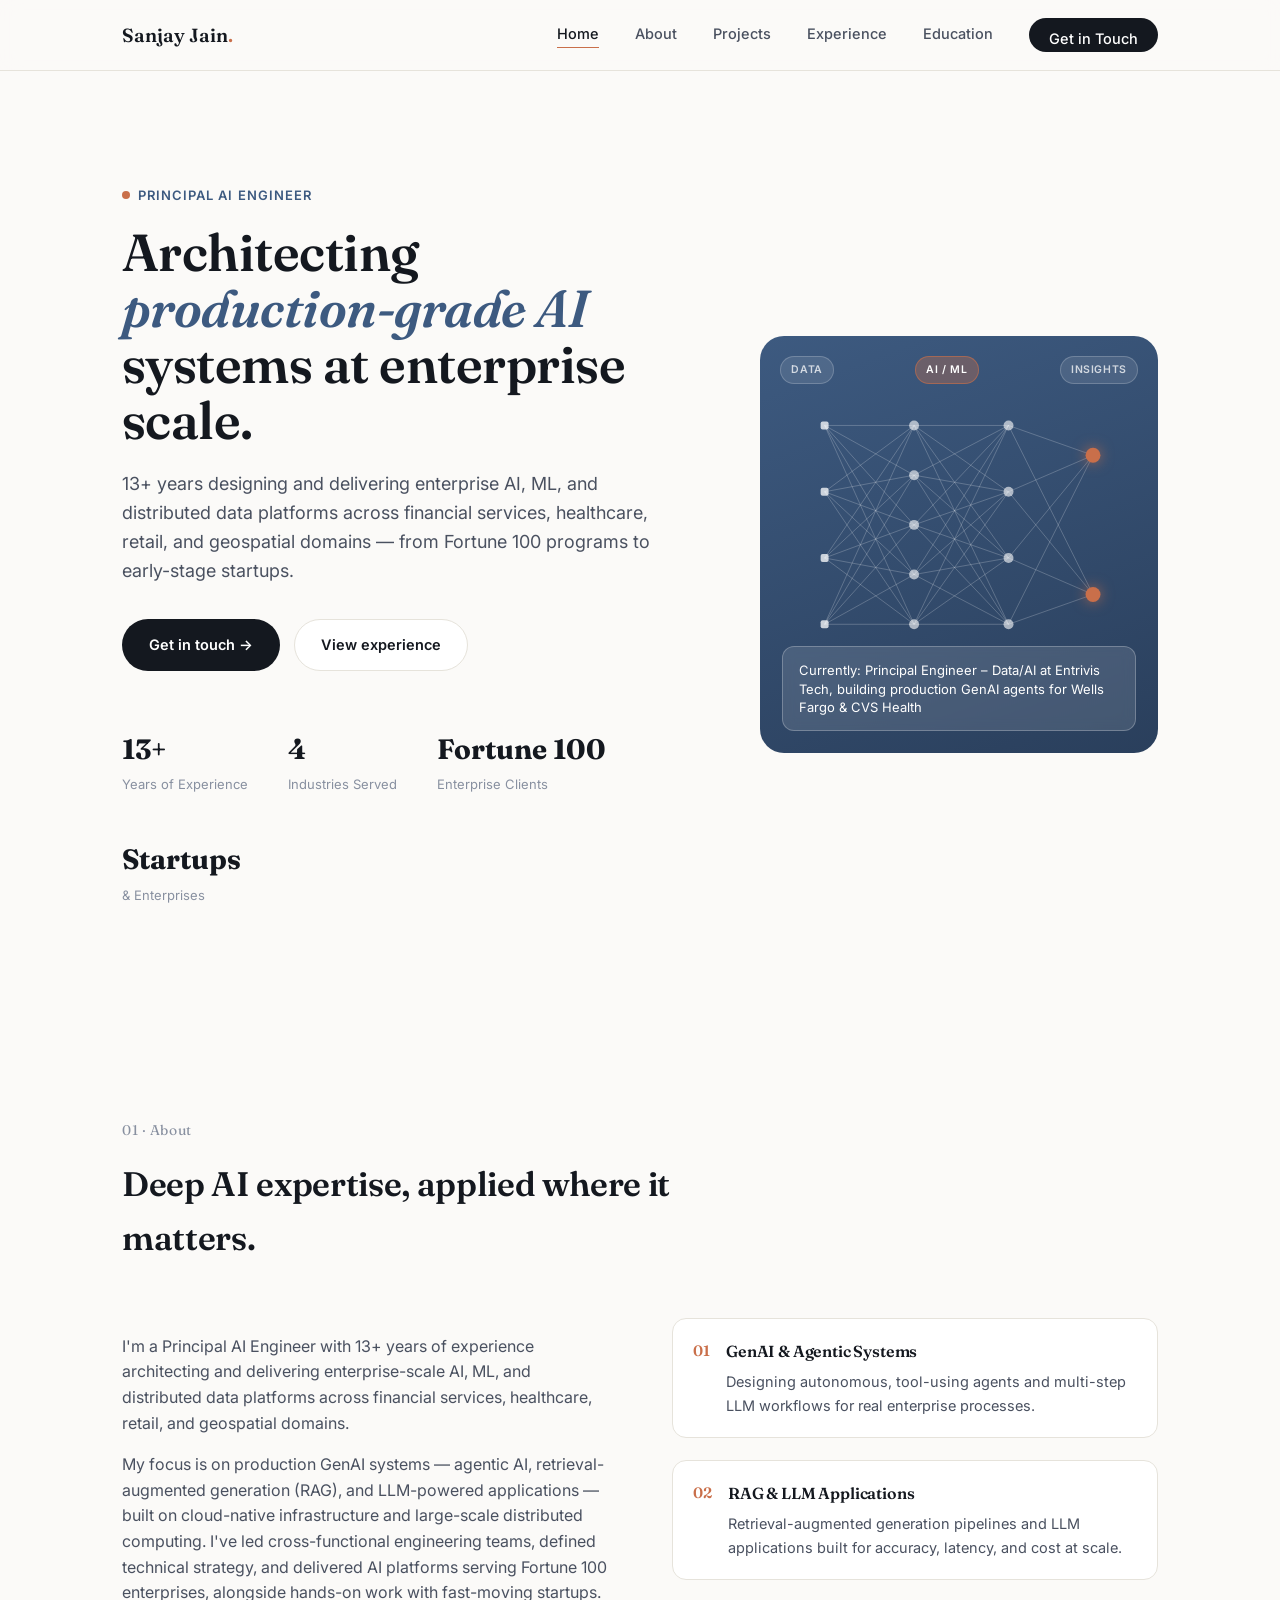
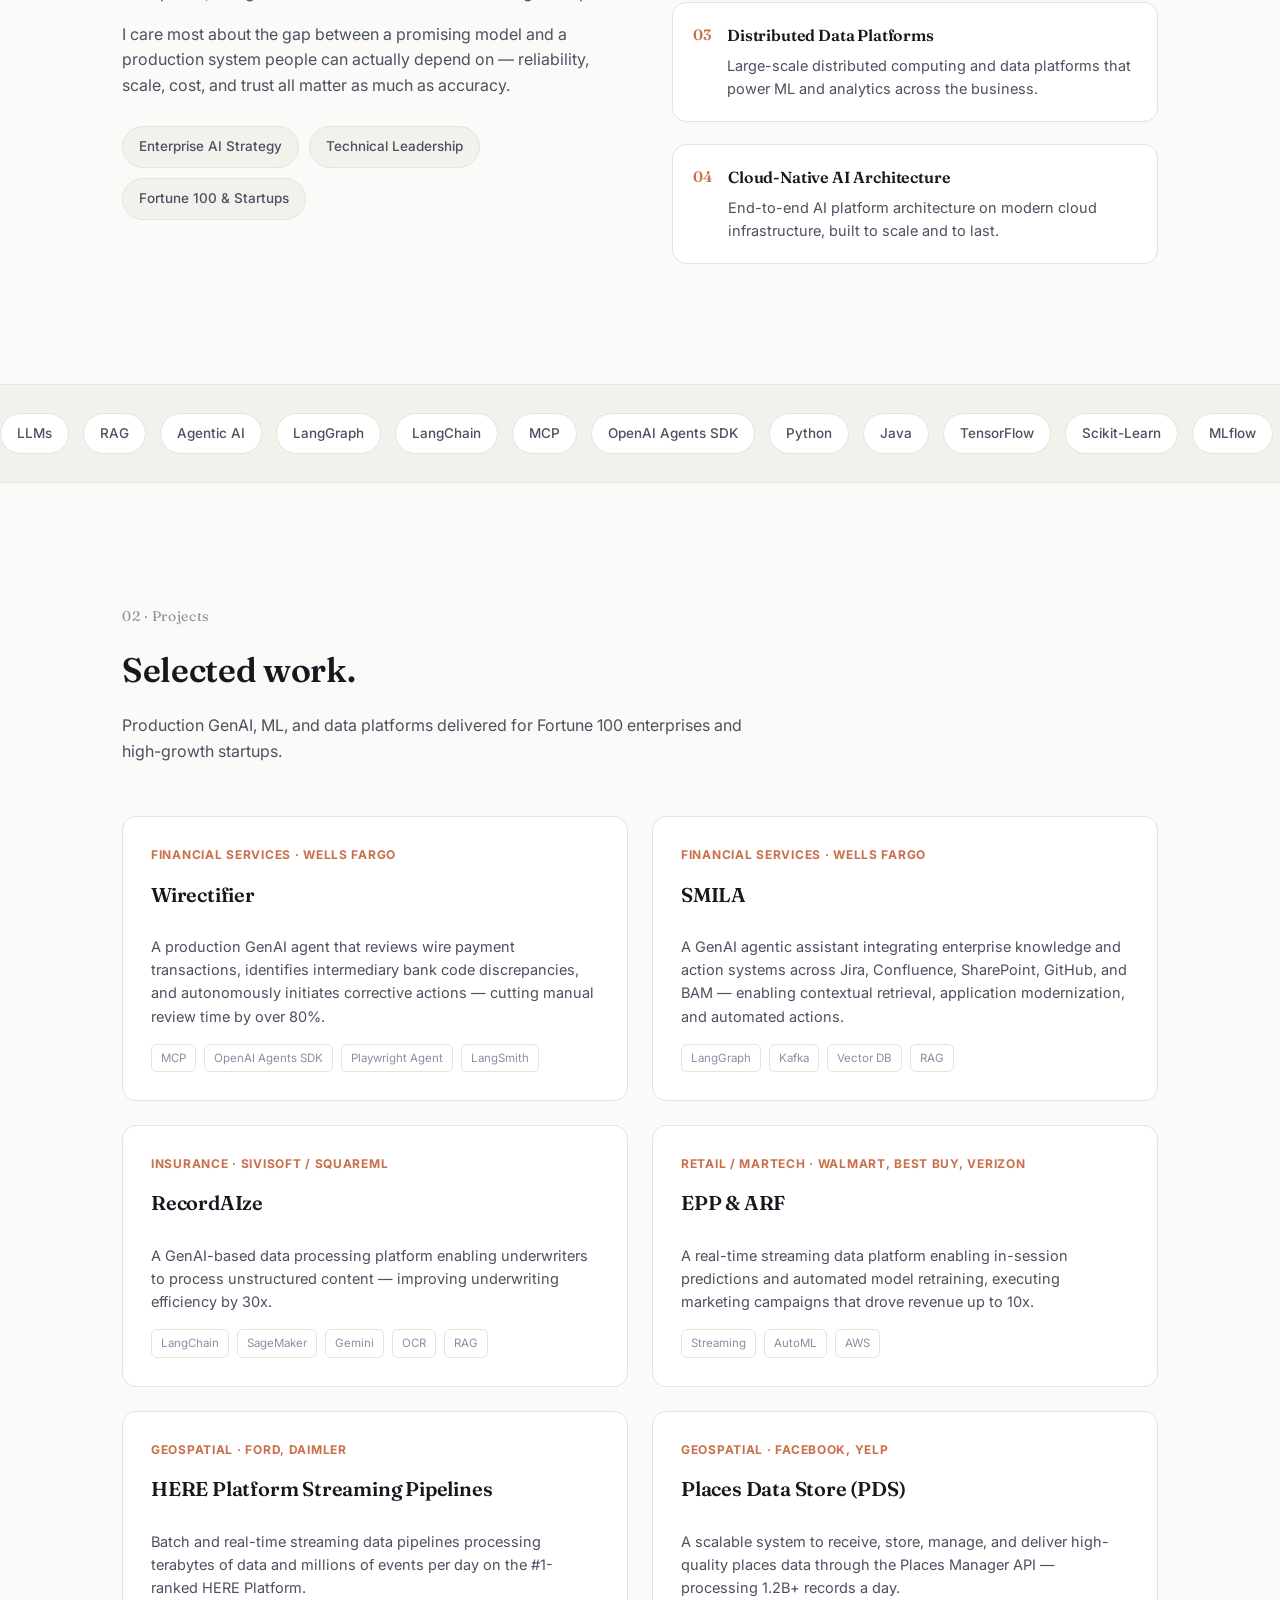
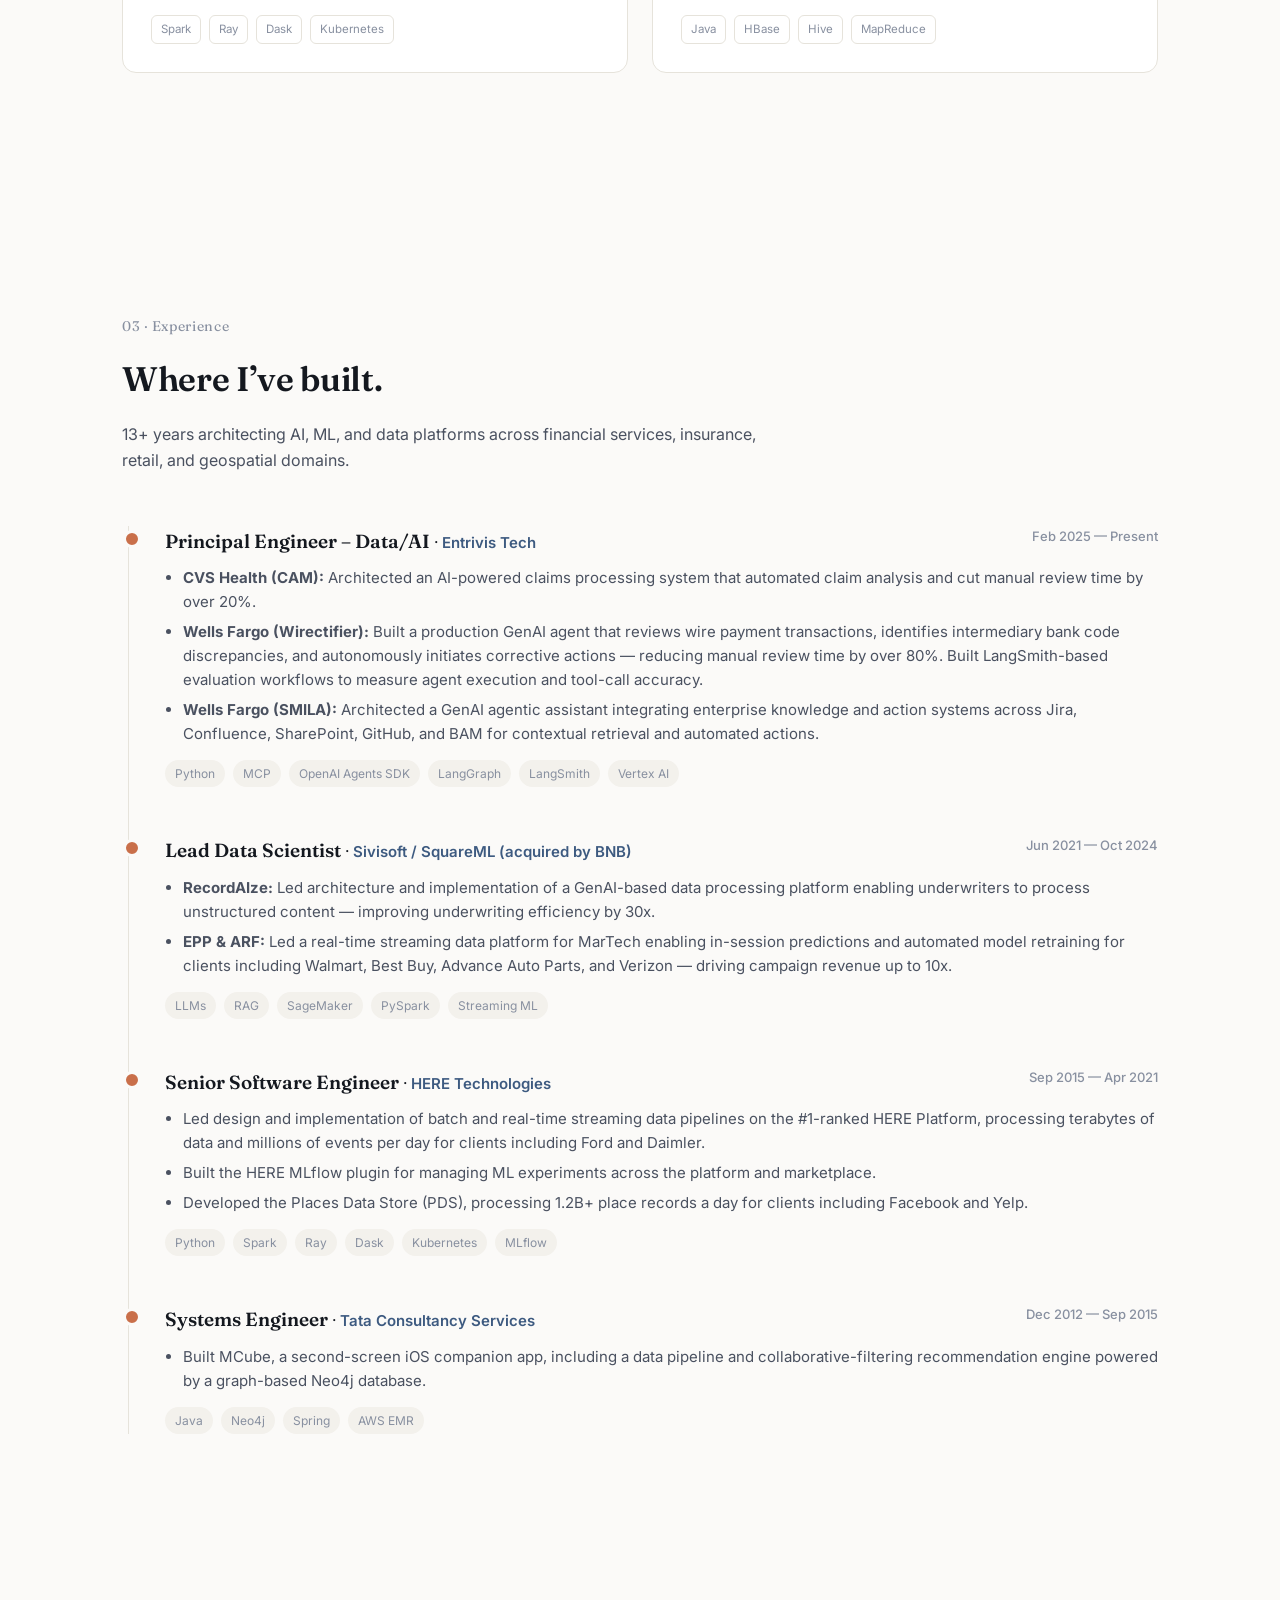
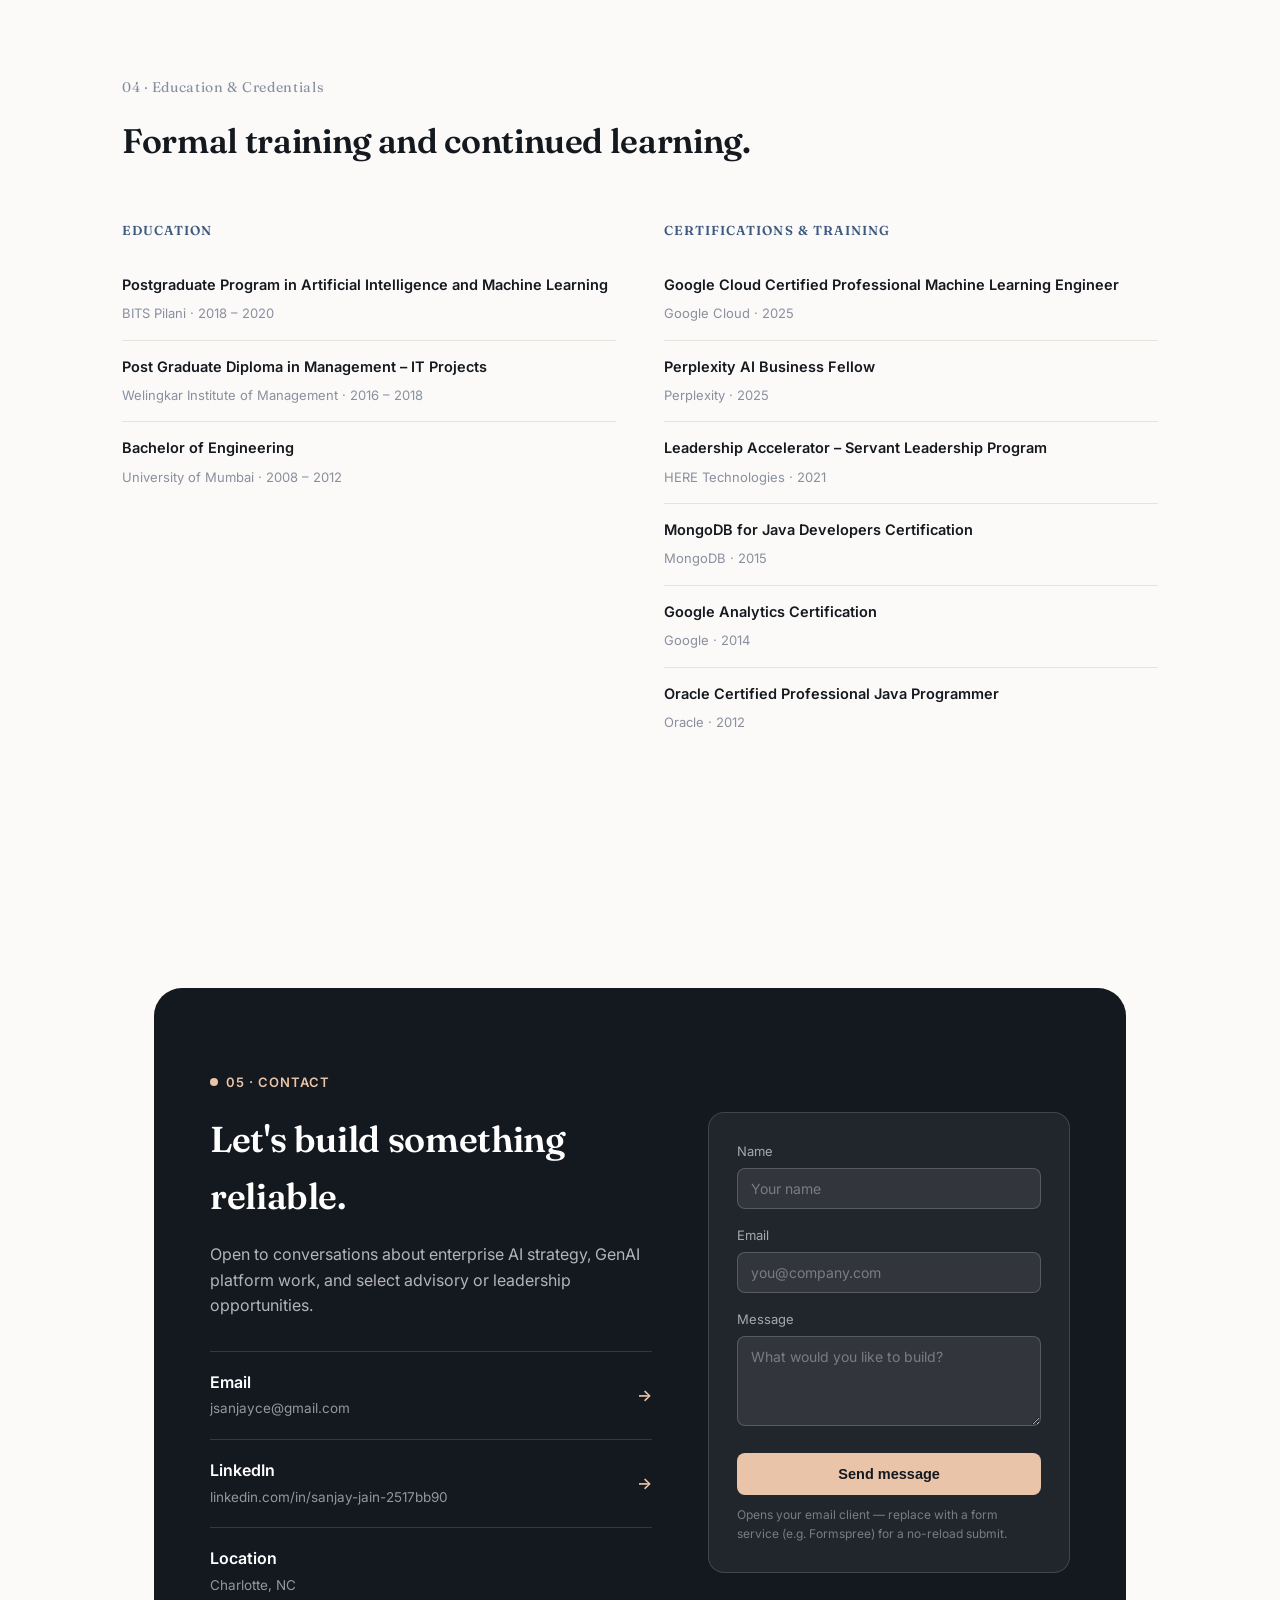
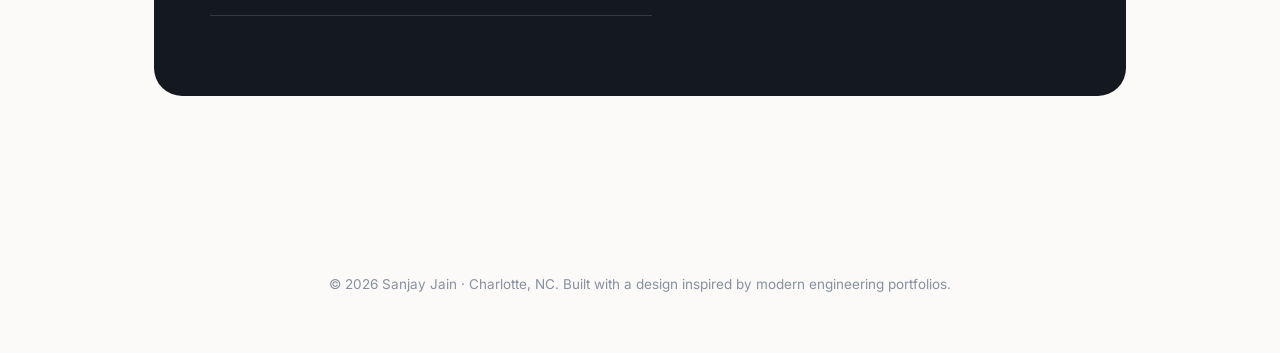
==== commit c8157582: "Update index" ====
--- a/index.html
+++ b/index.html
@@ -130,12 +130,42 @@
     display:flex;align-items:center;justify-content:center;
     overflow:hidden;
   }
-  .hero-photo .initials{
-    font-family:'Fraunces',serif;
-    font-size:clamp(64px,14vw,120px);color:rgba(255,255,255,0.92);font-weight:500;
-  }
-  .hero-photo img{
-    position:absolute;inset:0;width:100%;height:100%;object-fit:cover;object-position:center 18%;
+  .network-svg{
+    position:absolute;inset:0;width:100%;height:100%;
+  }
+  .net-edge{
+    stroke:rgba(255,255,255,0.22);stroke-width:1;
+    animation:netFade 6s ease-in-out infinite;
+  }
+  .net-node{
+    fill:rgba(255,255,255,0.6);
+    transform-box:fill-box;transform-origin:center;
+    animation:netPulse 4.5s ease-in-out infinite;
+  }
+  .net-node-hub{
+    fill:var(--accent-2);
+    filter:drop-shadow(0 0 7px rgba(201,111,74,0.75));
+    animation:netPulse 3.2s ease-in-out infinite;
+  }
+  .net-node-sq{
+    fill:rgba(255,255,255,0.75);
+  }
+  @keyframes netPulse{0%,100%{opacity:0.55;transform:scale(1);}50%{opacity:1;transform:scale(1.25);}}
+  @keyframes netFade{0%,100%{opacity:0.15;}50%{opacity:0.4;}}
+  .net-labels{
+    position:absolute;top:20px;left:20px;right:20px;
+    display:flex;justify-content:space-between;align-items:center;
+    pointer-events:none;
+  }
+  .net-label-pill{
+    font-size:10.5px;font-weight:600;letter-spacing:0.06em;text-transform:uppercase;
+    color:rgba(255,255,255,0.75);
+    background:rgba(255,255,255,0.1);
+    border:1px solid rgba(255,255,255,0.2);
+    padding:5px 10px;border-radius:100px;white-space:nowrap;
+  }
+  .net-label-pill-accent{
+    color:#fff;background:rgba(201,111,74,0.35);border-color:rgba(201,111,74,0.6);
   }
   .hero-photo .tag{
     position:absolute;bottom:22px;left:22px;right:22px;
@@ -311,7 +341,80 @@
       </div>
     </div>
     <div class="hero-photo">
-      <div class="initials">SJ</div>
+      <svg class="network-svg" viewBox="0 0 400 400" xmlns="http://www.w3.org/2000/svg">
+        <g class="net-edges">
+          <line x1="65.0" y1="80.0" x2="155.0" y2="80.0" class="net-edge" style="animation-delay:0.0s" />
+          <line x1="65.0" y1="80.0" x2="155.0" y2="130.0" class="net-edge" style="animation-delay:0.7s" />
+          <line x1="65.0" y1="80.0" x2="155.0" y2="180.0" class="net-edge" style="animation-delay:1.4s" />
+          <line x1="65.0" y1="80.0" x2="155.0" y2="230.0" class="net-edge" style="animation-delay:2.1s" />
+          <line x1="65.0" y1="80.0" x2="155.0" y2="280.0" class="net-edge" style="animation-delay:2.8s" />
+          <line x1="65.0" y1="146.7" x2="155.0" y2="80.0" class="net-edge" style="animation-delay:0.5s" />
+          <line x1="65.0" y1="146.7" x2="155.0" y2="130.0" class="net-edge" style="animation-delay:1.2s" />
+          <line x1="65.0" y1="146.7" x2="155.0" y2="180.0" class="net-edge" style="animation-delay:1.9s" />
+          <line x1="65.0" y1="146.7" x2="155.0" y2="230.0" class="net-edge" style="animation-delay:2.6s" />
+          <line x1="65.0" y1="146.7" x2="155.0" y2="280.0" class="net-edge" style="animation-delay:0.3s" />
+          <line x1="65.0" y1="213.3" x2="155.0" y2="80.0" class="net-edge" style="animation-delay:1.0s" />
+          <line x1="65.0" y1="213.3" x2="155.0" y2="130.0" class="net-edge" style="animation-delay:1.7s" />
+          <line x1="65.0" y1="213.3" x2="155.0" y2="180.0" class="net-edge" style="animation-delay:2.4s" />
+          <line x1="65.0" y1="213.3" x2="155.0" y2="230.0" class="net-edge" style="animation-delay:0.1s" />
+          <line x1="65.0" y1="213.3" x2="155.0" y2="280.0" class="net-edge" style="animation-delay:0.8s" />
+          <line x1="65.0" y1="280.0" x2="155.0" y2="80.0" class="net-edge" style="animation-delay:1.5s" />
+          <line x1="65.0" y1="280.0" x2="155.0" y2="130.0" class="net-edge" style="animation-delay:2.2s" />
+          <line x1="65.0" y1="280.0" x2="155.0" y2="180.0" class="net-edge" style="animation-delay:2.9s" />
+          <line x1="65.0" y1="280.0" x2="155.0" y2="230.0" class="net-edge" style="animation-delay:0.6s" />
+          <line x1="65.0" y1="280.0" x2="155.0" y2="280.0" class="net-edge" style="animation-delay:1.3s" />
+          <line x1="155.0" y1="80.0" x2="250.0" y2="80.0" class="net-edge" style="animation-delay:2.0s" />
+          <line x1="155.0" y1="80.0" x2="250.0" y2="146.7" class="net-edge" style="animation-delay:2.7s" />
+          <line x1="155.0" y1="80.0" x2="250.0" y2="213.3" class="net-edge" style="animation-delay:0.4s" />
+          <line x1="155.0" y1="80.0" x2="250.0" y2="280.0" class="net-edge" style="animation-delay:1.1s" />
+          <line x1="155.0" y1="130.0" x2="250.0" y2="80.0" class="net-edge" style="animation-delay:1.8s" />
+          <line x1="155.0" y1="130.0" x2="250.0" y2="146.7" class="net-edge" style="animation-delay:2.5s" />
+          <line x1="155.0" y1="130.0" x2="250.0" y2="213.3" class="net-edge" style="animation-delay:0.2s" />
+          <line x1="155.0" y1="130.0" x2="250.0" y2="280.0" class="net-edge" style="animation-delay:0.9s" />
+          <line x1="155.0" y1="180.0" x2="250.0" y2="80.0" class="net-edge" style="animation-delay:1.6s" />
+          <line x1="155.0" y1="180.0" x2="250.0" y2="146.7" class="net-edge" style="animation-delay:2.3s" />
+          <line x1="155.0" y1="180.0" x2="250.0" y2="213.3" class="net-edge" style="animation-delay:0.0s" />
+          <line x1="155.0" y1="180.0" x2="250.0" y2="280.0" class="net-edge" style="animation-delay:0.7s" />
+          <line x1="155.0" y1="230.0" x2="250.0" y2="80.0" class="net-edge" style="animation-delay:1.4s" />
+          <line x1="155.0" y1="230.0" x2="250.0" y2="146.7" class="net-edge" style="animation-delay:2.1s" />
+          <line x1="155.0" y1="230.0" x2="250.0" y2="213.3" class="net-edge" style="animation-delay:2.8s" />
+          <line x1="155.0" y1="230.0" x2="250.0" y2="280.0" class="net-edge" style="animation-delay:0.5s" />
+          <line x1="155.0" y1="280.0" x2="250.0" y2="80.0" class="net-edge" style="animation-delay:1.2s" />
+          <line x1="155.0" y1="280.0" x2="250.0" y2="146.7" class="net-edge" style="animation-delay:1.9s" />
+          <line x1="155.0" y1="280.0" x2="250.0" y2="213.3" class="net-edge" style="animation-delay:2.6s" />
+          <line x1="155.0" y1="280.0" x2="250.0" y2="280.0" class="net-edge" style="animation-delay:0.3s" />
+          <line x1="250.0" y1="80.0" x2="335.0" y2="110.0" class="net-edge" style="animation-delay:1.0s" />
+          <line x1="250.0" y1="80.0" x2="335.0" y2="250.0" class="net-edge" style="animation-delay:1.7s" />
+          <line x1="250.0" y1="146.7" x2="335.0" y2="110.0" class="net-edge" style="animation-delay:2.4s" />
+          <line x1="250.0" y1="146.7" x2="335.0" y2="250.0" class="net-edge" style="animation-delay:0.1s" />
+          <line x1="250.0" y1="213.3" x2="335.0" y2="110.0" class="net-edge" style="animation-delay:0.8s" />
+          <line x1="250.0" y1="213.3" x2="335.0" y2="250.0" class="net-edge" style="animation-delay:1.5s" />
+          <line x1="250.0" y1="280.0" x2="335.0" y2="110.0" class="net-edge" style="animation-delay:2.2s" />
+          <line x1="250.0" y1="280.0" x2="335.0" y2="250.0" class="net-edge" style="animation-delay:2.9s" />
+        </g>
+        <g class="net-nodes">
+          <rect x="61.0" y="76.0" width="8" height="8" rx="2" class="net-node net-node-sq" style="animation-delay:0.0s" />
+          <rect x="61.0" y="142.7" width="8" height="8" rx="2" class="net-node net-node-sq" style="animation-delay:0.6s" />
+          <rect x="61.0" y="209.3" width="8" height="8" rx="2" class="net-node net-node-sq" style="animation-delay:1.2s" />
+          <rect x="61.0" y="276.0" width="8" height="8" rx="2" class="net-node net-node-sq" style="animation-delay:1.8s" />
+          <circle cx="155.0" cy="80.0" r="5" class="net-node" style="animation-delay:0.0s" />
+          <circle cx="155.0" cy="130.0" r="5" class="net-node" style="animation-delay:0.5s" />
+          <circle cx="155.0" cy="180.0" r="5" class="net-node" style="animation-delay:1.0s" />
+          <circle cx="155.0" cy="230.0" r="5" class="net-node" style="animation-delay:1.5s" />
+          <circle cx="155.0" cy="280.0" r="5" class="net-node" style="animation-delay:2.0s" />
+          <circle cx="250.0" cy="80.0" r="5" class="net-node" style="animation-delay:0.0s" />
+          <circle cx="250.0" cy="146.7" r="5" class="net-node" style="animation-delay:0.4s" />
+          <circle cx="250.0" cy="213.3" r="5" class="net-node" style="animation-delay:0.8s" />
+          <circle cx="250.0" cy="280.0" r="5" class="net-node" style="animation-delay:1.2s" />
+          <circle cx="335.0" cy="110.0" r="7.5" class="net-node net-node-hub" style="animation-delay:0.0s" />
+          <circle cx="335.0" cy="250.0" r="7.5" class="net-node net-node-hub" style="animation-delay:0.8s" />
+        </g>
+      </svg>
+      <div class="net-labels">
+        <span class="net-label-pill">Data</span>
+        <span class="net-label-pill net-label-pill-accent">AI / ML</span>
+        <span class="net-label-pill">Insights</span>
+      </div>
       <div class="tag">Currently: Principal Engineer &ndash; Data/AI at Entrivis Tech, building production GenAI agents for Wells Fargo &amp; CVS Health</div>
     </div>
   </div>
@@ -566,7 +669,7 @@
               </div>
             </div>
           </div>
-          <form class="contact-form" action="mailto:jsanjayce@gmail.com" method="post" enctype="text/plain">
+          <form class="contact-form" id="contactForm">
             <label for="name">Name</label>
             <input id="name" name="name" type="text" placeholder="Your name" required>
             <label for="email">Email</label>
@@ -587,6 +690,20 @@
 </footer>
 
 <script>
+  // Contact form — build a mailto: link via JS instead of a native form
+  // submission (submitting a <form> directly to a mailto: action triggers
+  // browsers' "not secure" warning; opening the link via JS does not).
+  const contactForm = document.getElementById('contactForm');
+  contactForm.addEventListener('submit', (e) => {
+    e.preventDefault();
+    const name = document.getElementById('name').value.trim();
+    const email = document.getElementById('email').value.trim();
+    const message = document.getElementById('message').value.trim();
+    const subject = encodeURIComponent(`Portfolio contact from ${name}`);
+    const body = encodeURIComponent(`${message}\n\n— ${name} (${email})`);
+    window.location.href = `mailto:jsanjayce@gmail.com?subject=${subject}&body=${body}`;
+  });
+
   // Mobile menu
   const menuBtn = document.getElementById('menuBtn');
   const navLinks = document.getElementById('navLinks');
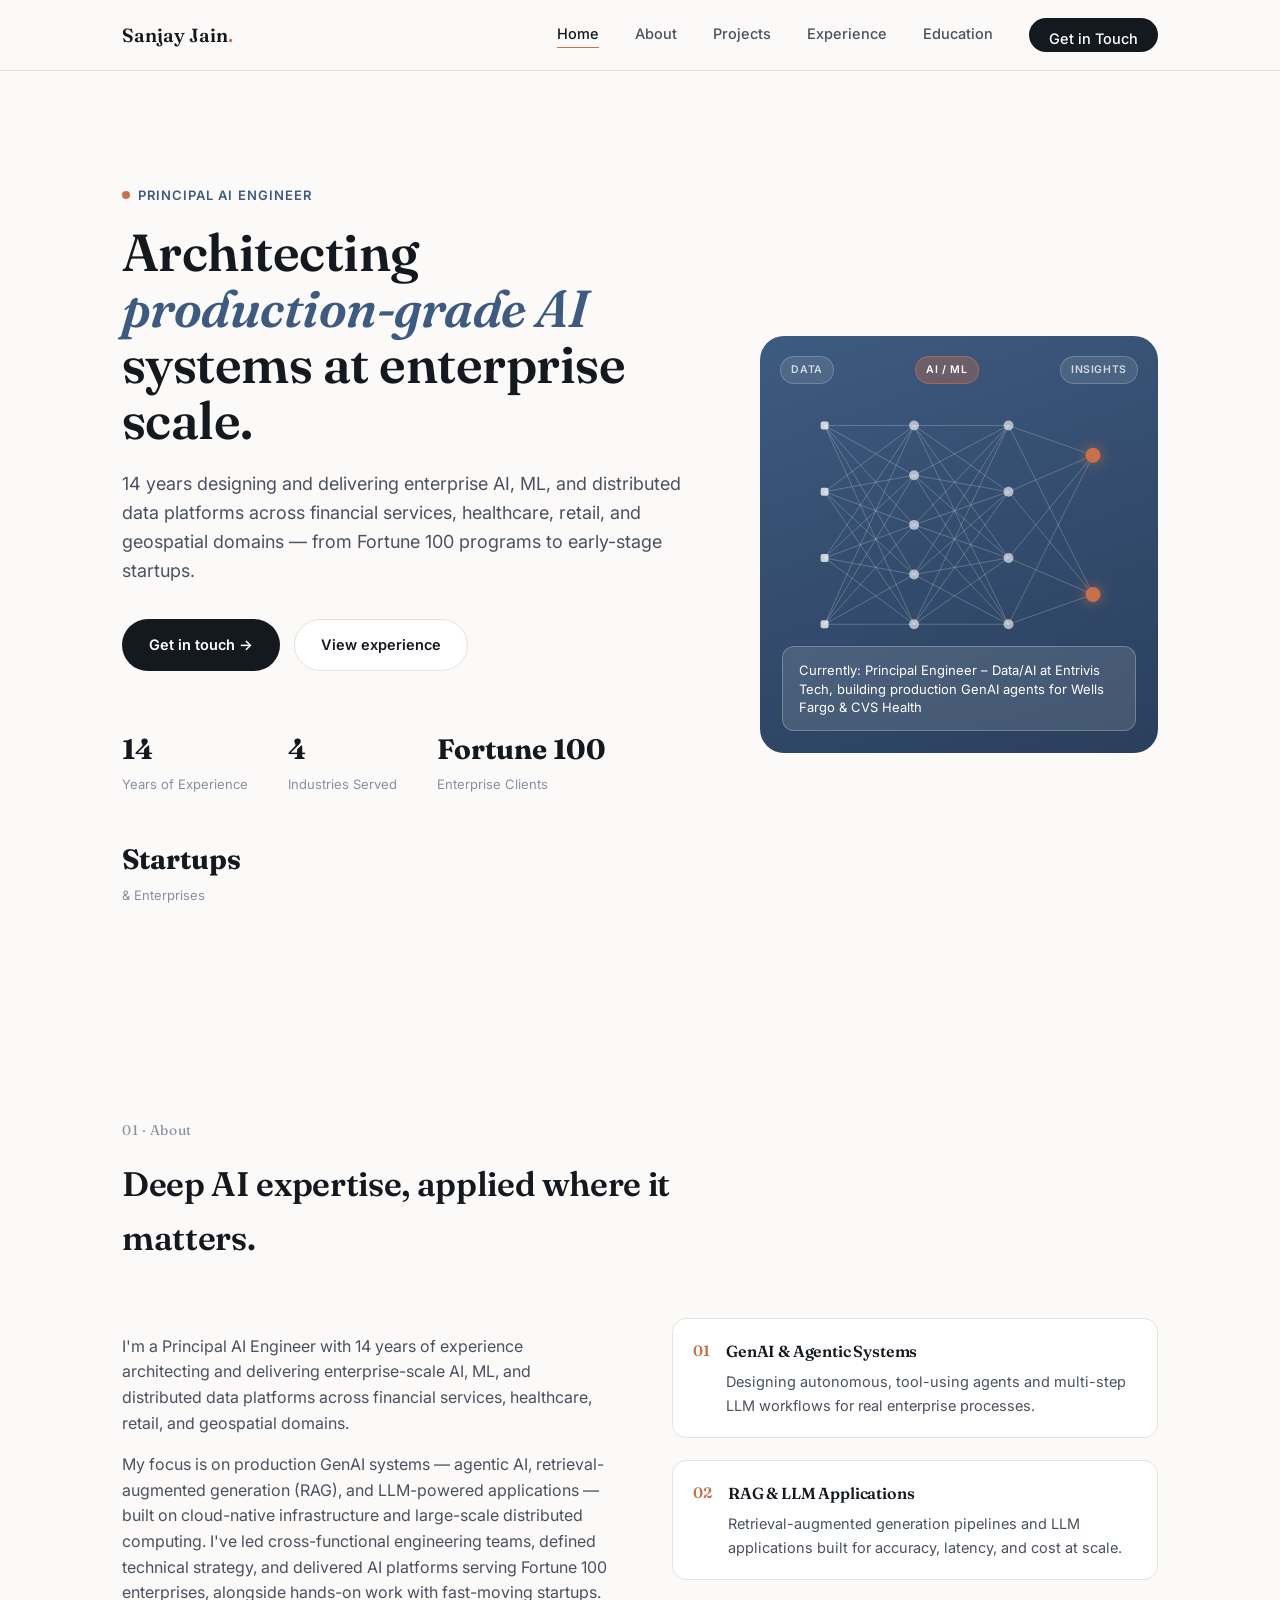
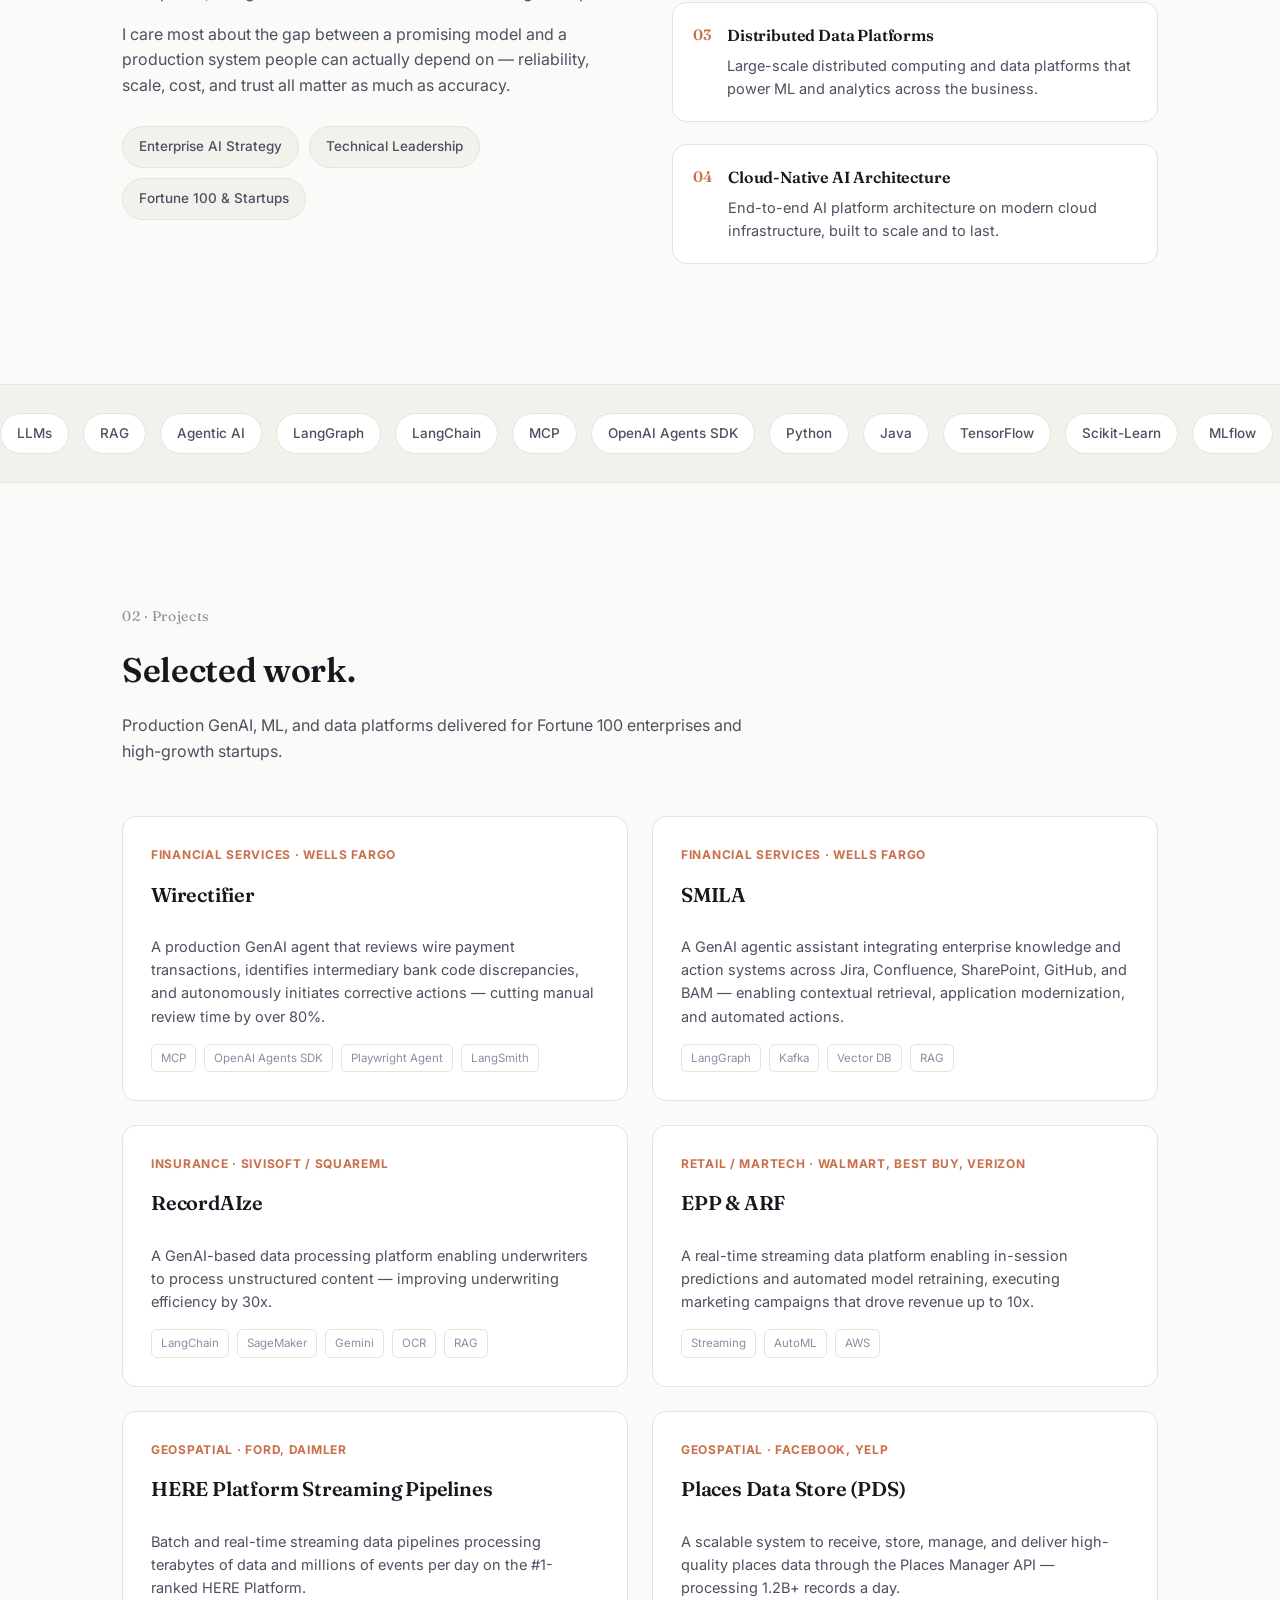
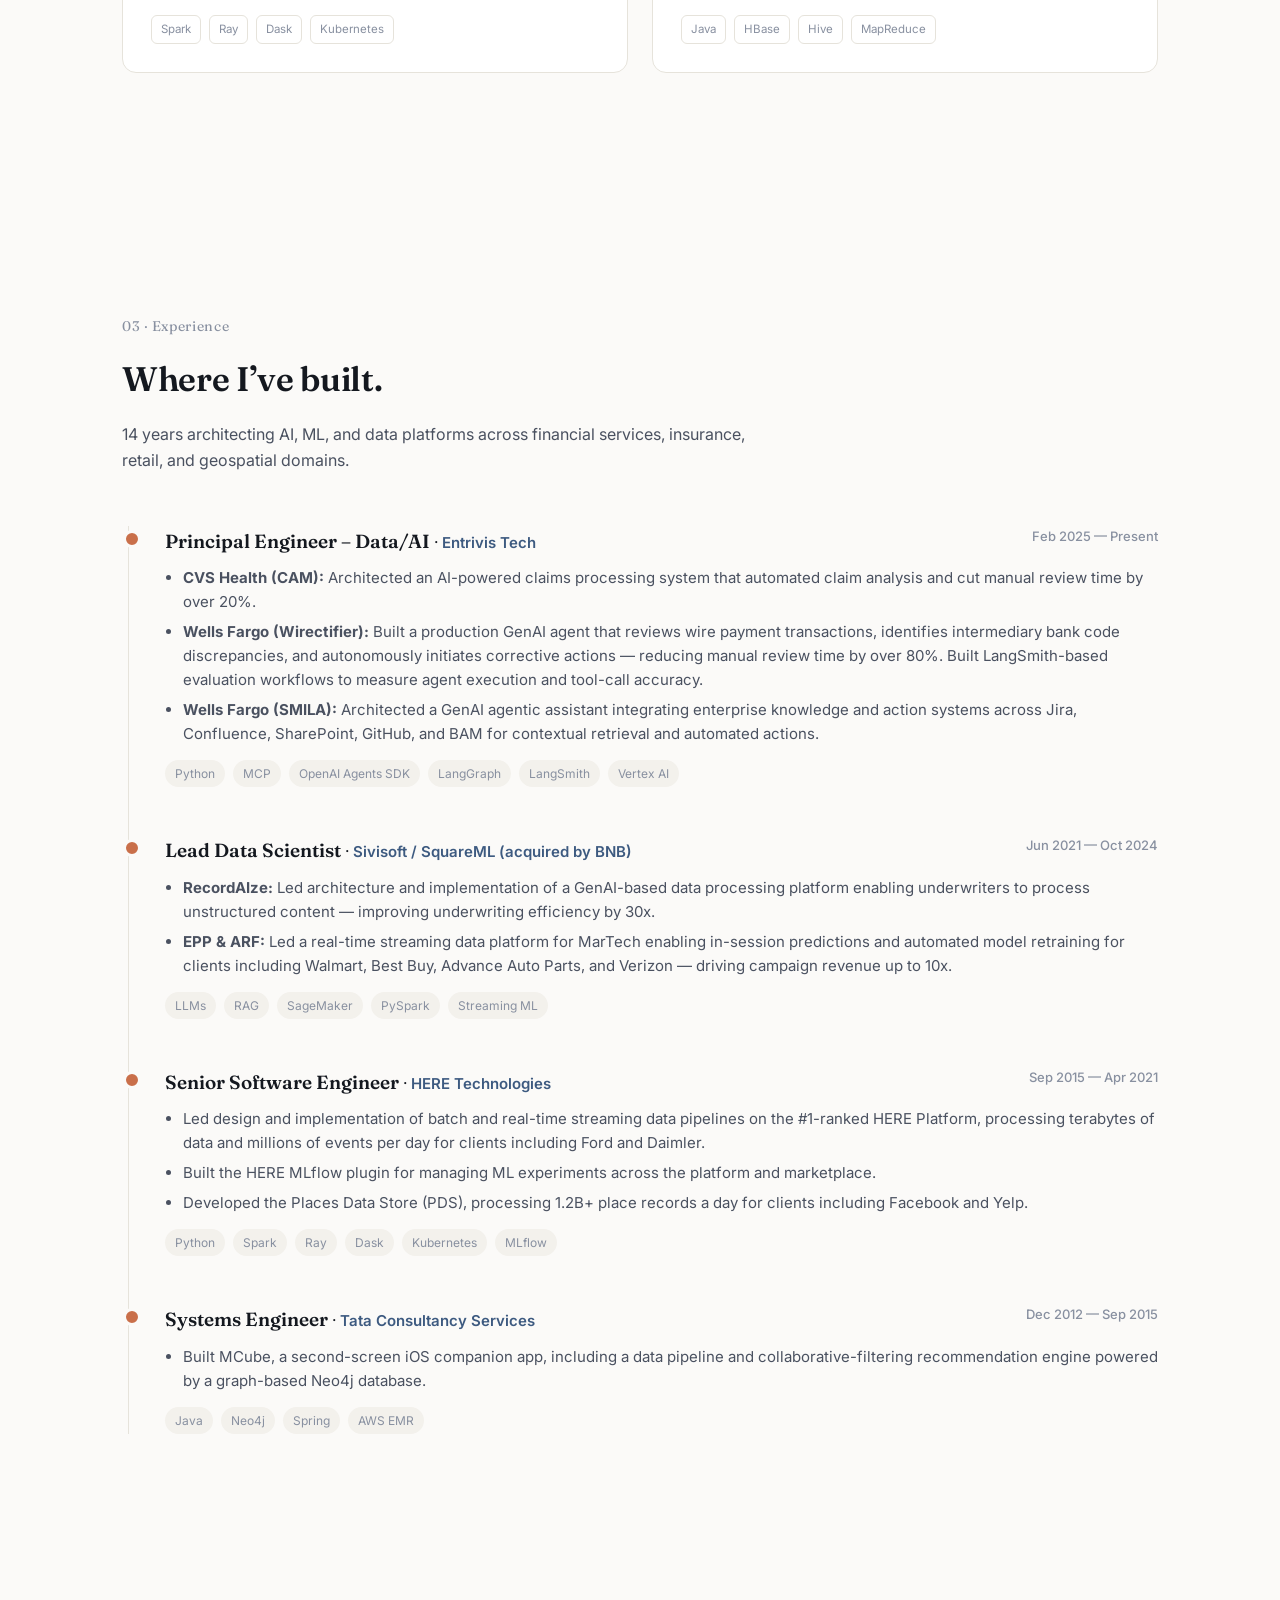
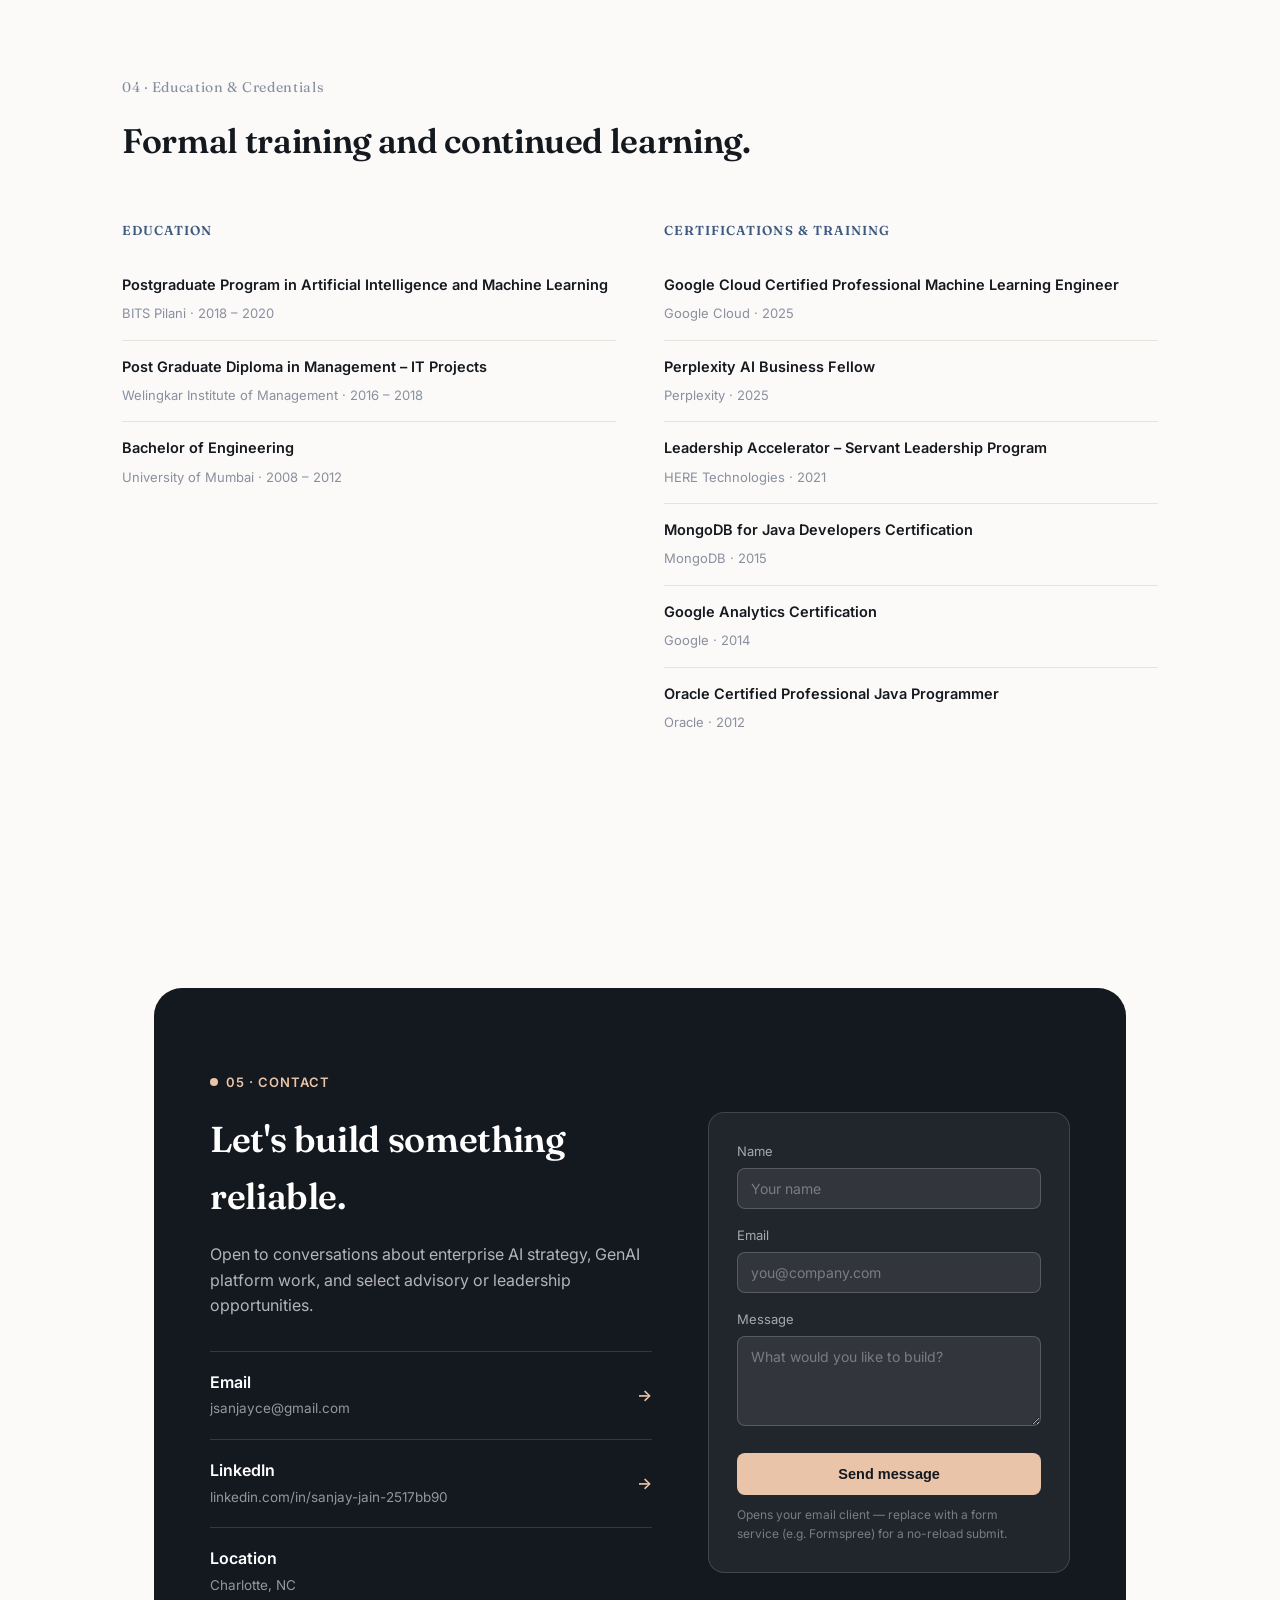
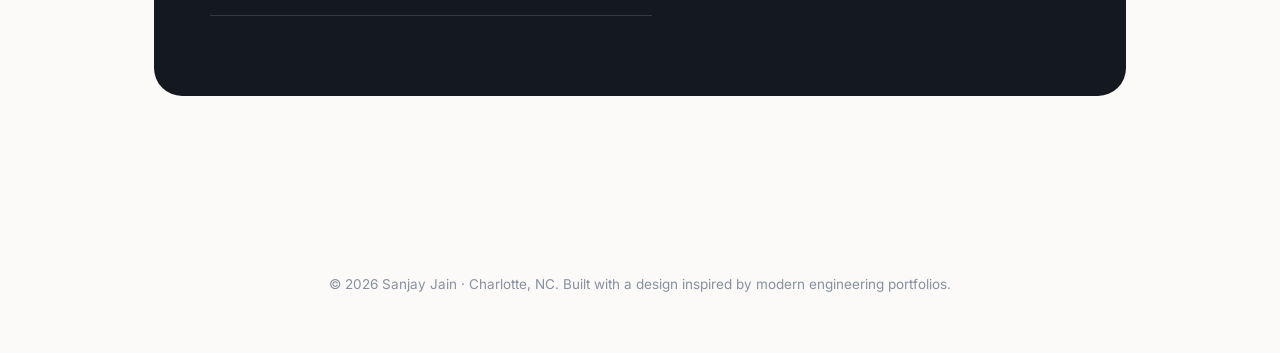
==== commit 65c3f5b3: "Update experience years from 13 to 14" ====
--- a/index.html
+++ b/index.html
@@ -328,13 +328,13 @@
     <div>
       <div class="eyebrow">Principal AI Engineer</div>
       <h1>Architecting <em>production-grade AI</em> systems at enterprise scale.</h1>
-      <p class="lede">13+ years designing and delivering enterprise AI, ML, and distributed data platforms across financial services, healthcare, retail, and geospatial domains — from Fortune 100 programs to early-stage startups.</p>
+      <p class="lede">14 years designing and delivering enterprise AI, ML, and distributed data platforms across financial services, healthcare, retail, and geospatial domains — from Fortune 100 programs to early-stage startups.</p>
       <div class="btn-row">
         <a href="#contact" class="btn btn-primary">Get in touch →</a>
         <a href="#experience" class="btn btn-ghost">View experience</a>
       </div>
       <div class="stat-row">
-        <div class="stat"><b>13+</b><span>Years of Experience</span></div>
+        <div class="stat"><b>14</b><span>Years of Experience</span></div>
         <div class="stat"><b>4</b><span>Industries Served</span></div>
         <div class="stat"><b>Fortune 100</b><span>Enterprise Clients</span></div>
         <div class="stat"><b>Startups</b><span>&amp; Enterprises</span></div>
@@ -428,7 +428,7 @@
     </div>
     <div class="about-grid">
       <div class="reveal">
-        <p>I'm a Principal AI Engineer with 13+ years of experience architecting and delivering enterprise-scale AI, ML, and distributed data platforms across financial services, healthcare, retail, and geospatial domains.</p>
+        <p>I'm a Principal AI Engineer with 14 years of experience architecting and delivering enterprise-scale AI, ML, and distributed data platforms across financial services, healthcare, retail, and geospatial domains.</p>
         <p>My focus is on production GenAI systems — agentic AI, retrieval-augmented generation (RAG), and LLM-powered applications — built on cloud-native infrastructure and large-scale distributed computing. I've led cross-functional engineering teams, defined technical strategy, and delivered AI platforms serving Fortune 100 enterprises, alongside hands-on work with fast-moving startups.</p>
         <p>I care most about the gap between a promising model and a production system people can actually depend on — reliability, scale, cost, and trust all matter as much as accuracy.</p>
         <div class="pill-grid">
@@ -541,7 +541,7 @@
     <div class="section-head reveal">
       <span class="section-num">03 &middot; Experience</span>
       <h2>Where I&rsquo;ve built.</h2>
-      <p>13+ years architecting AI, ML, and data platforms across financial services, insurance, retail, and geospatial domains.</p>
+      <p>14 years architecting AI, ML, and data platforms across financial services, insurance, retail, and geospatial domains.</p>
     </div>
     <div class="timeline">
       <div class="tl-item reveal">
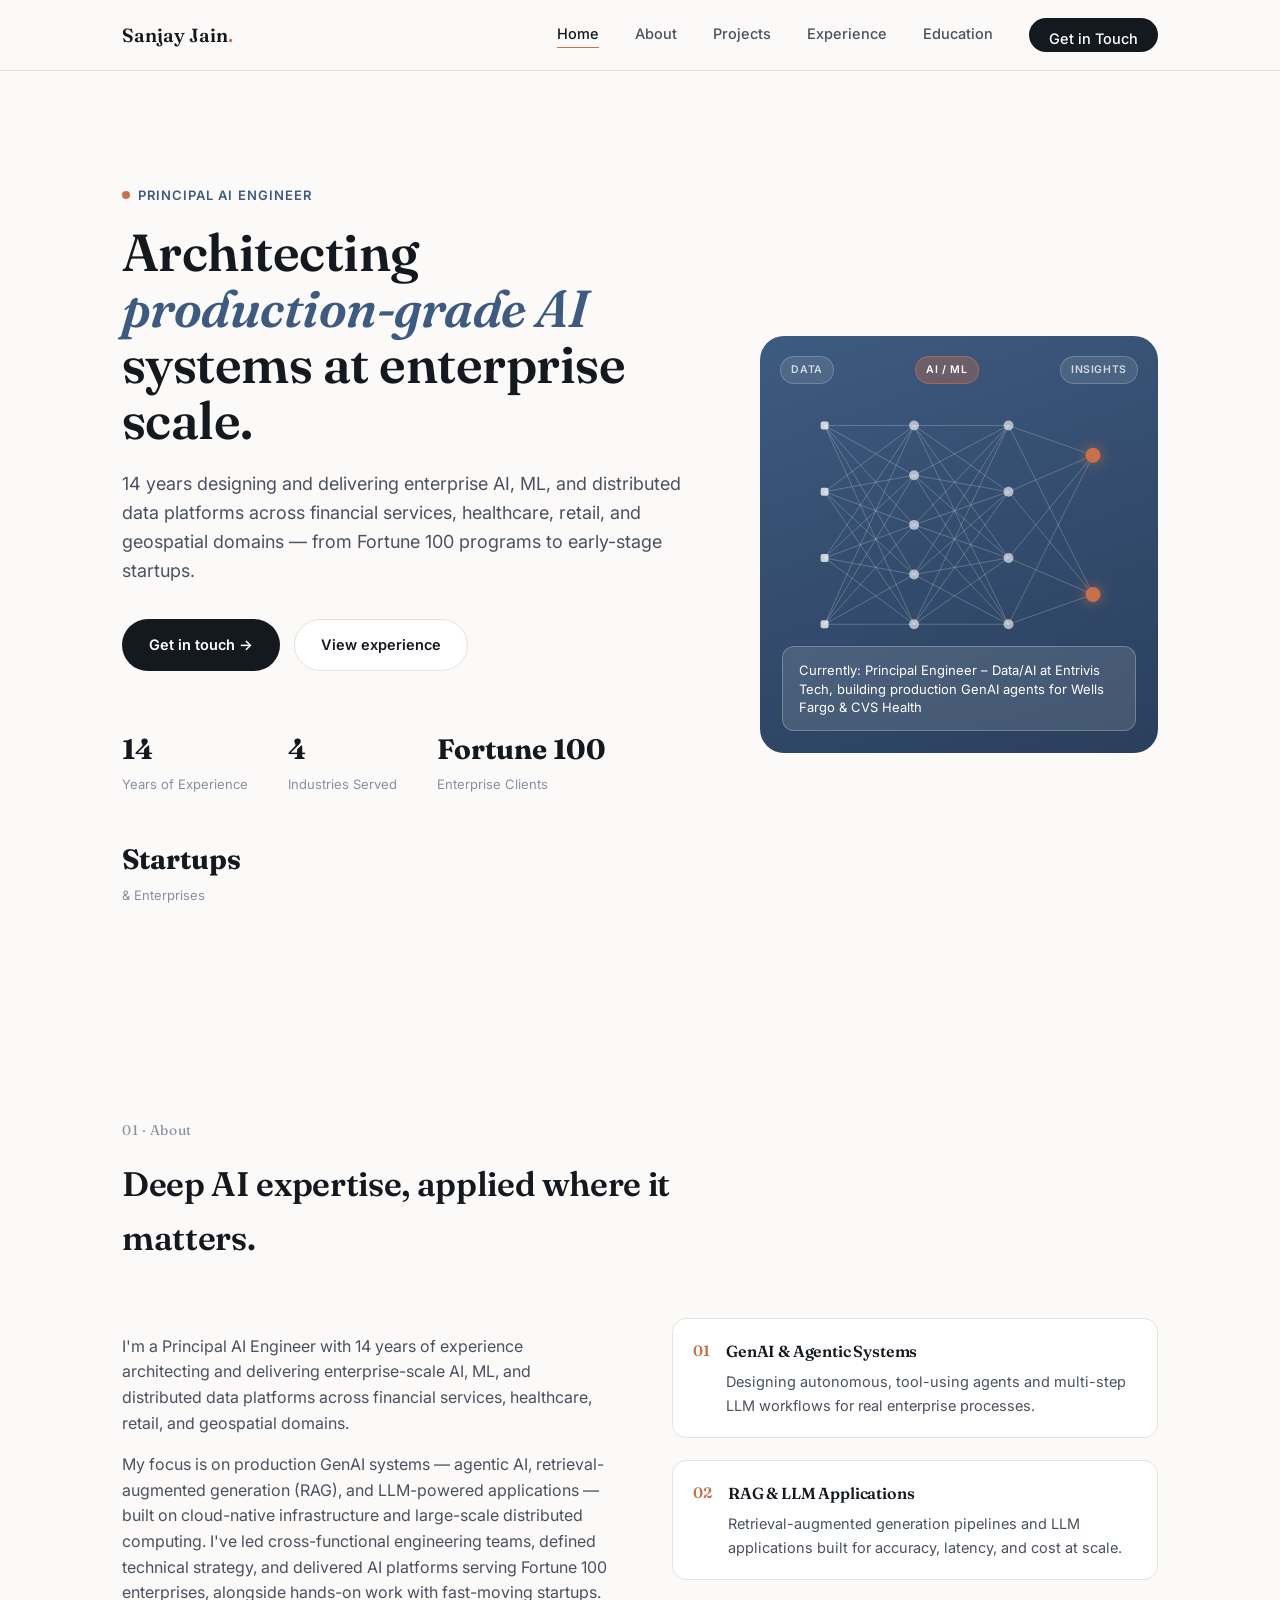
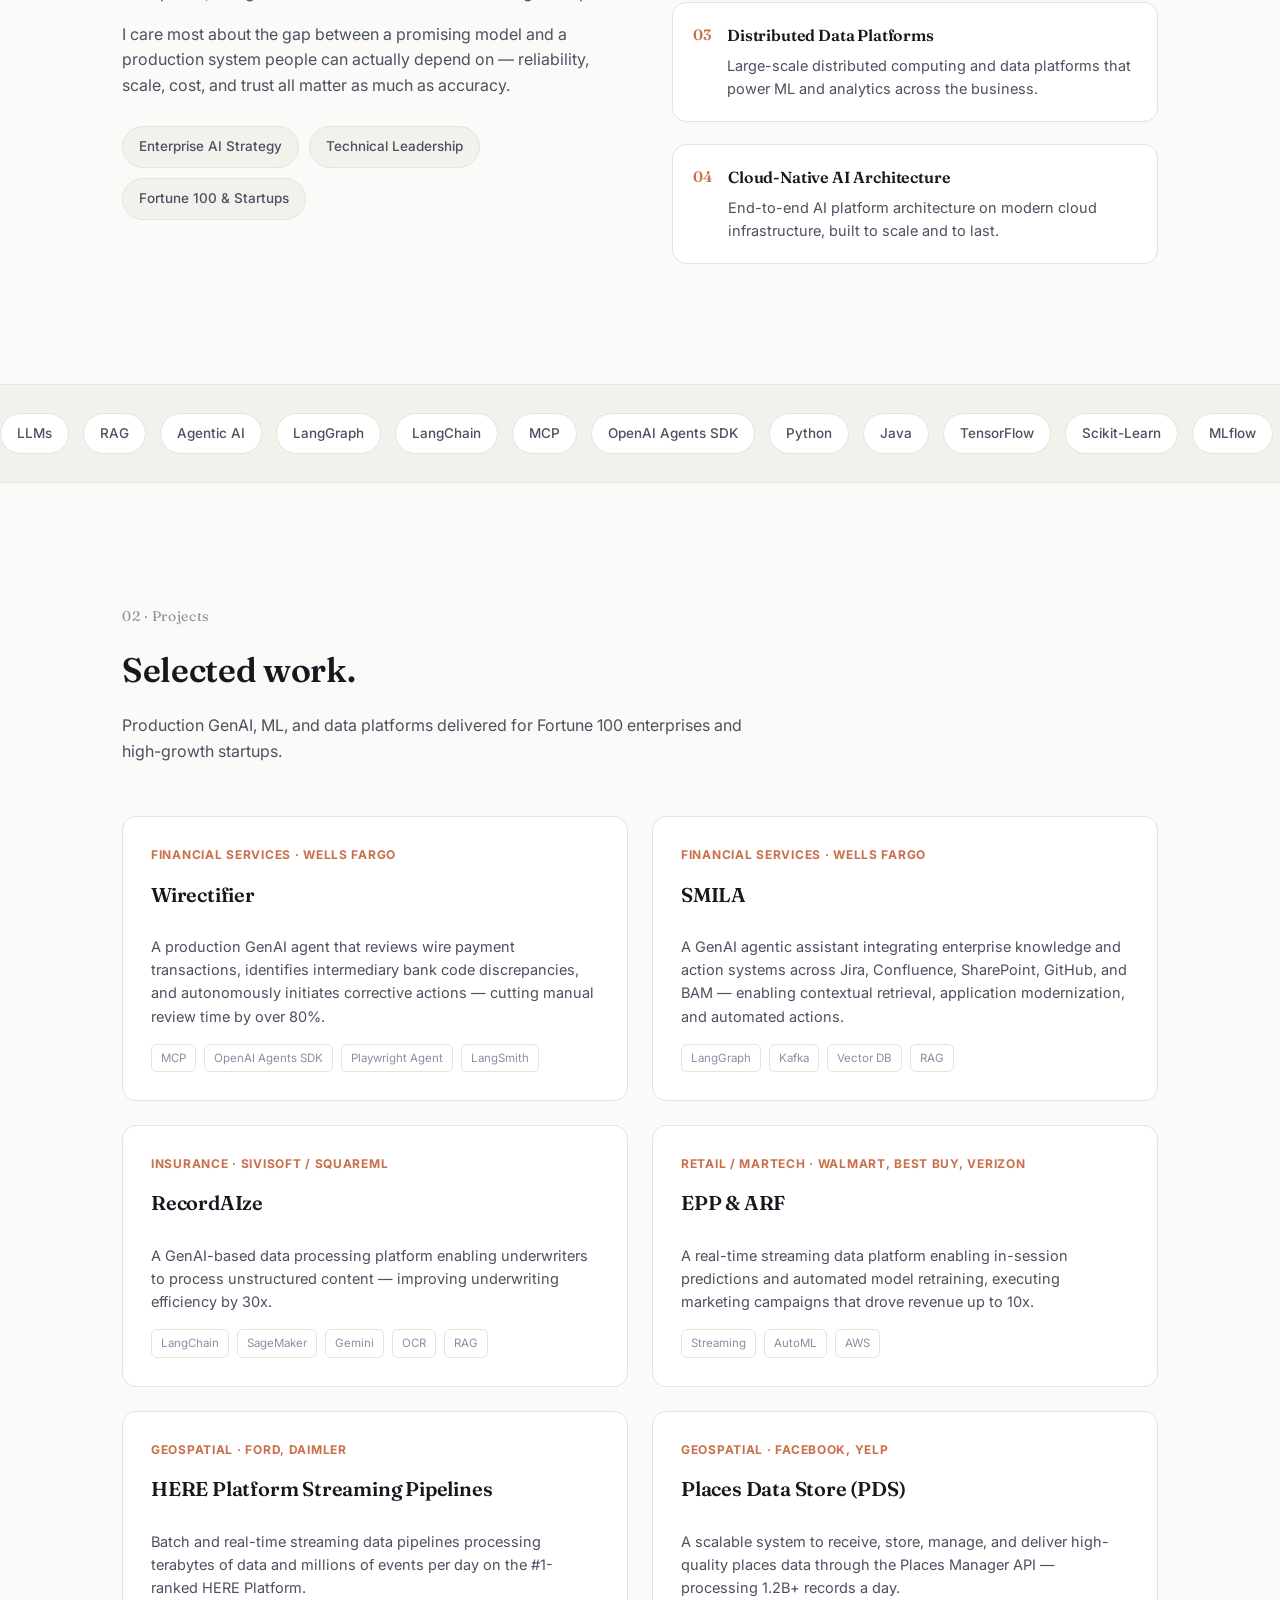
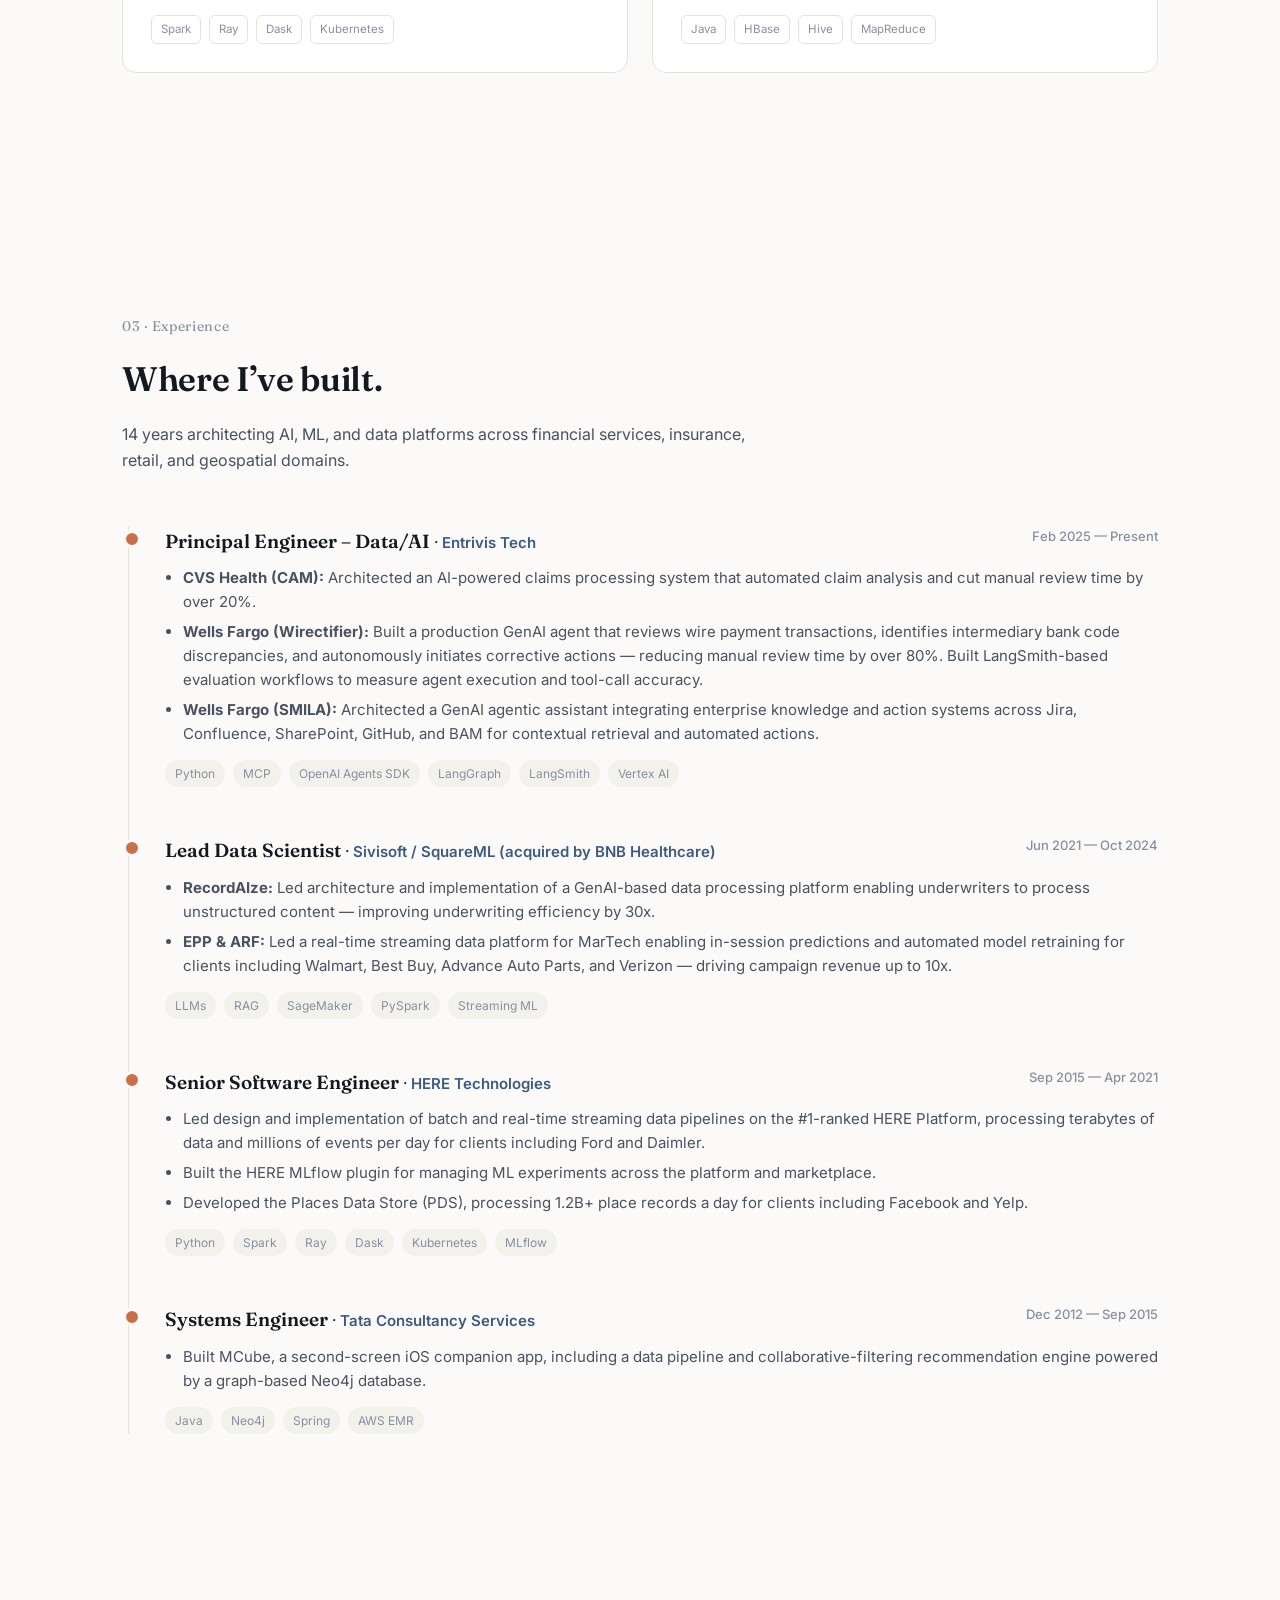
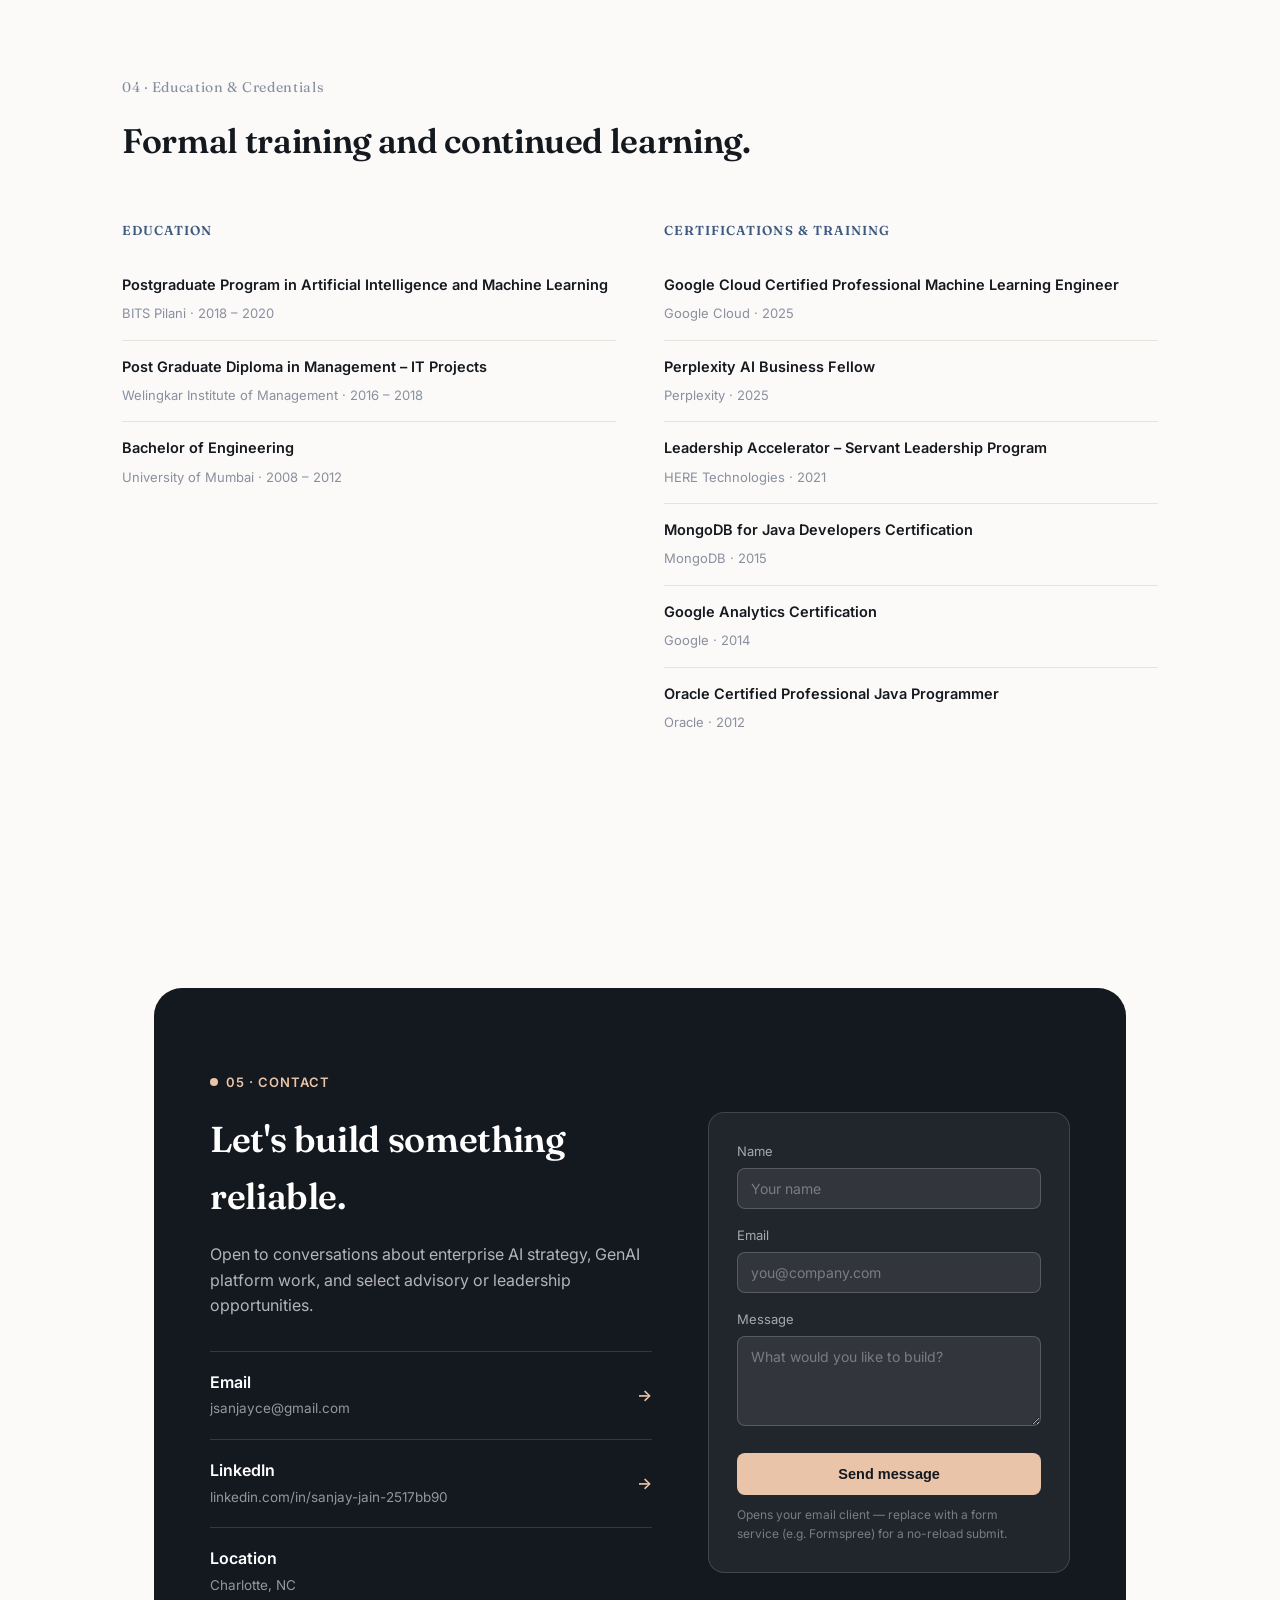
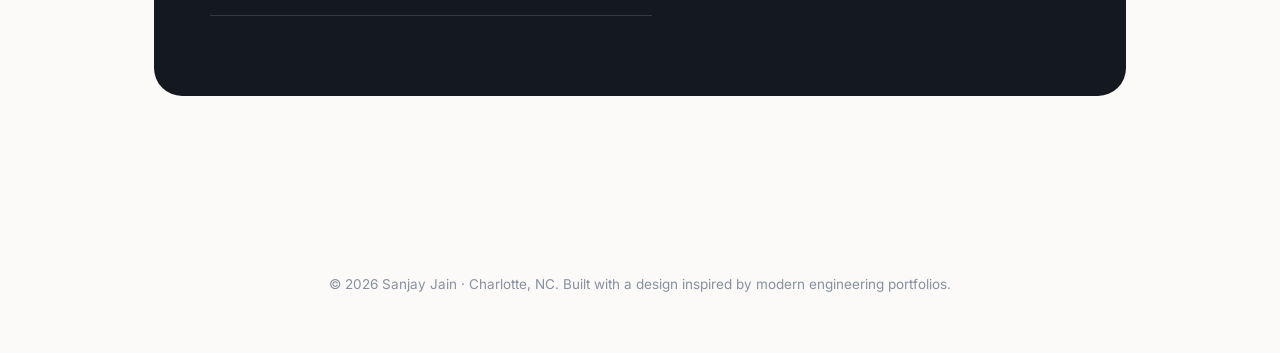
==== commit 2d20da1d: "Correct acquisition name in job listing Updated company acquisition name for accuracy." ====
--- a/index.html
+++ b/index.html
@@ -558,7 +558,7 @@
       </div>
       <div class="tl-item reveal">
         <div class="tl-head">
-          <div><span class="tl-role">Lead Data Scientist</span> &middot; <span class="tl-company">Sivisoft / SquareML (acquired by BNB)</span></div>
+          <div><span class="tl-role">Lead Data Scientist</span> &middot; <span class="tl-company">Sivisoft / SquareML (acquired by BNB Healthcare)</span></div>
           <span class="tl-period">Jun 2021 &mdash; Oct 2024</span>
         </div>
         <ul>
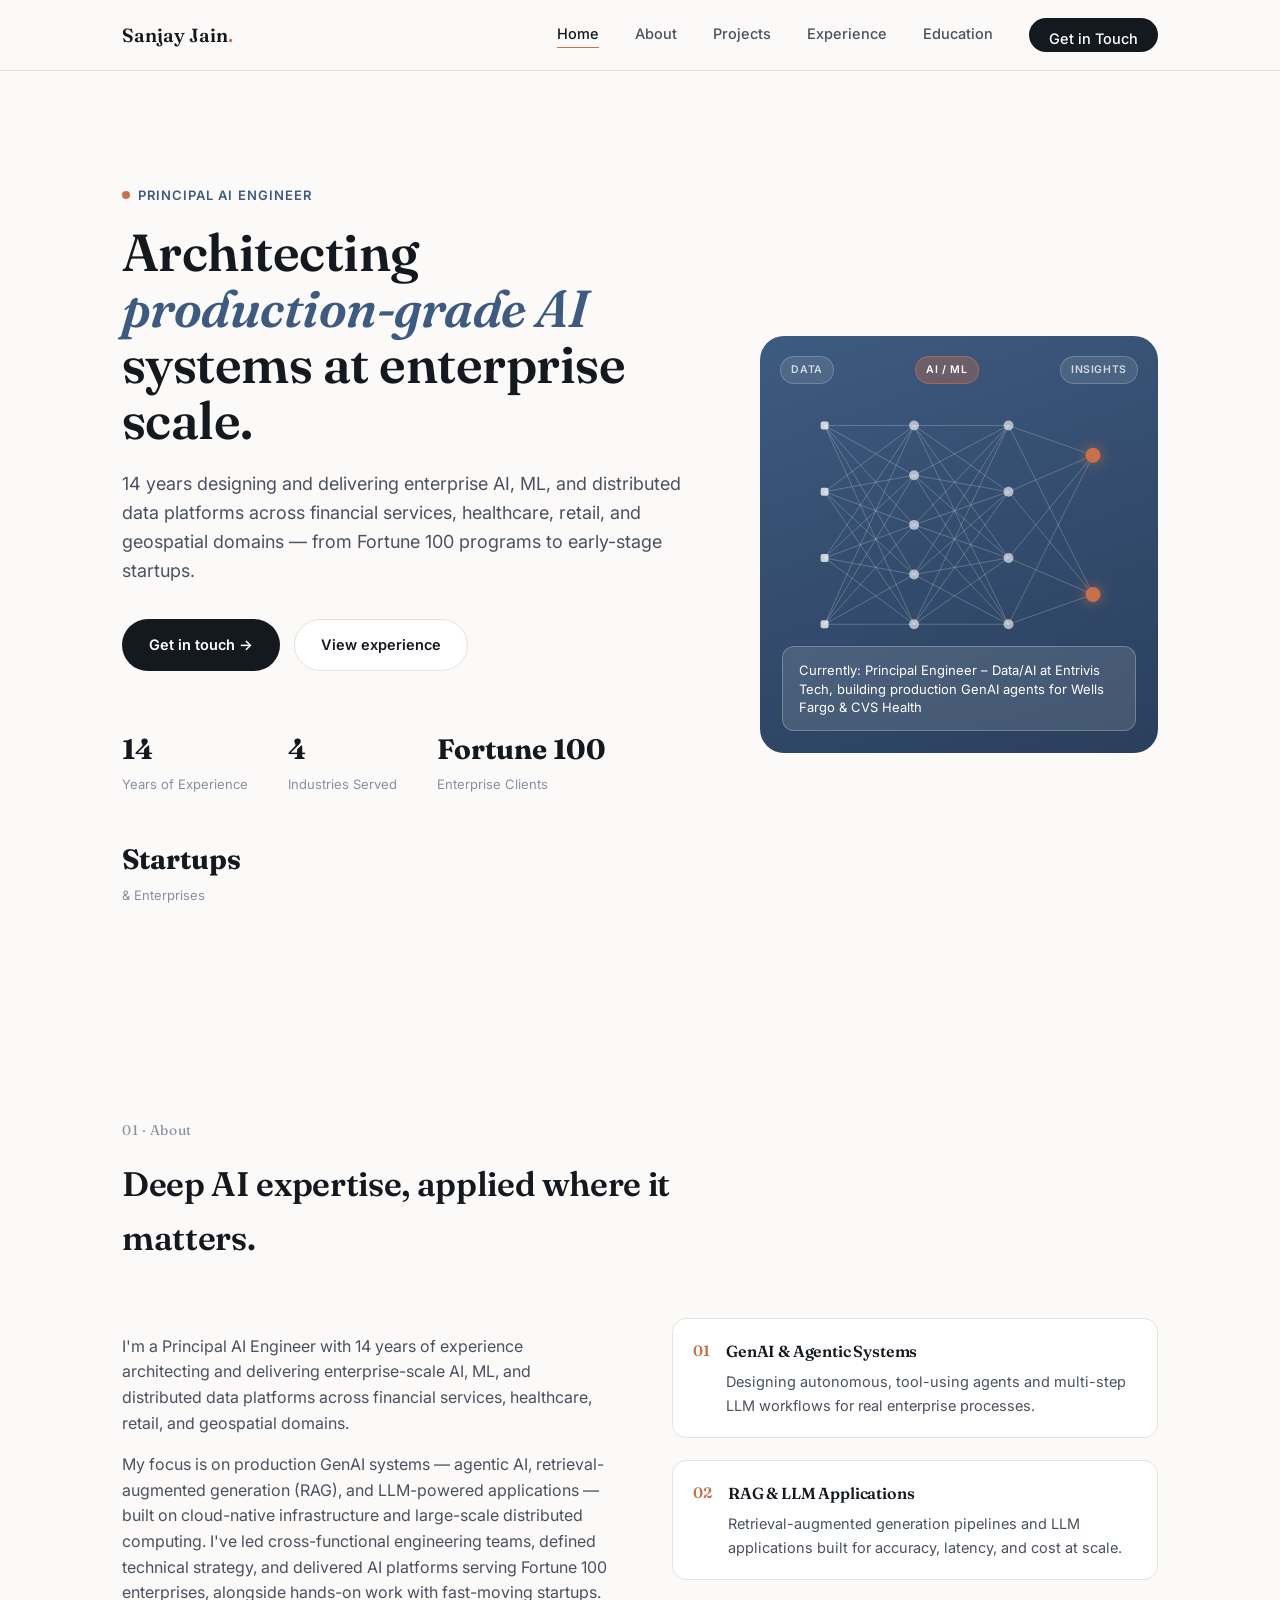
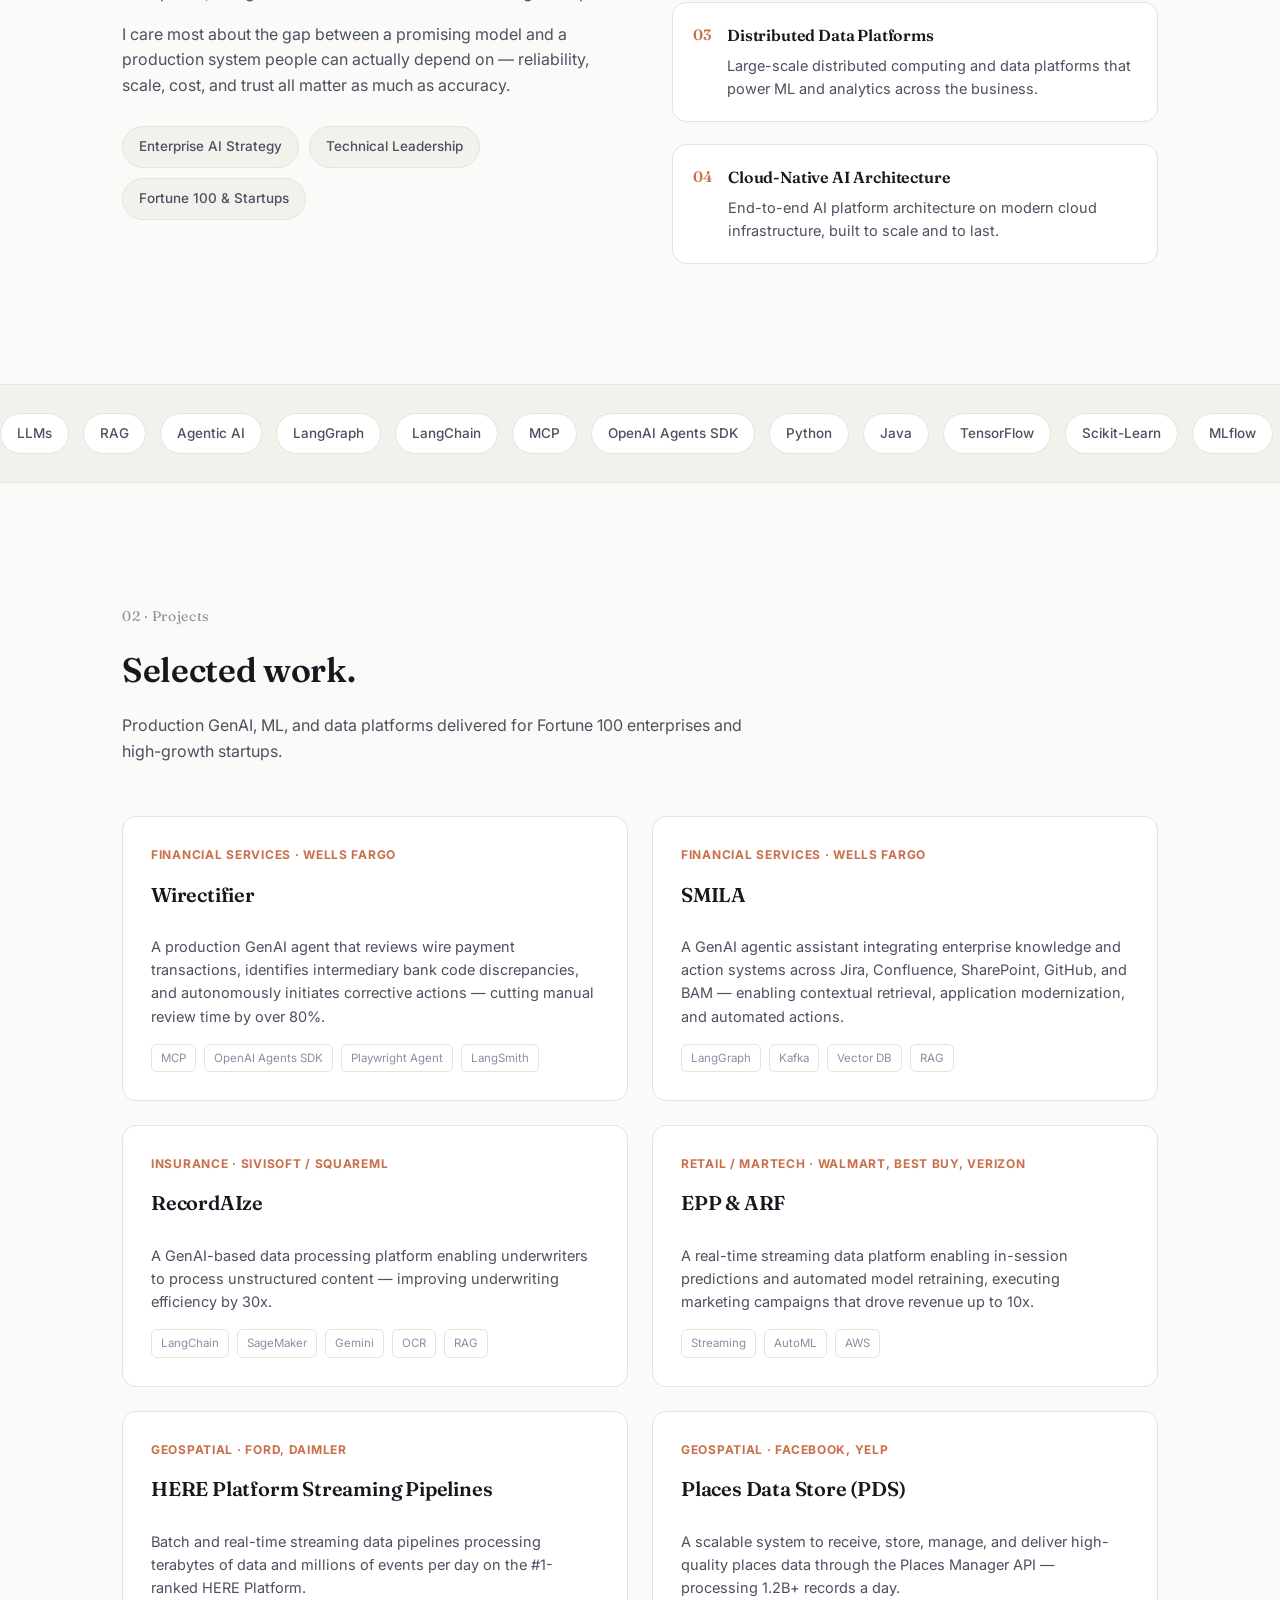
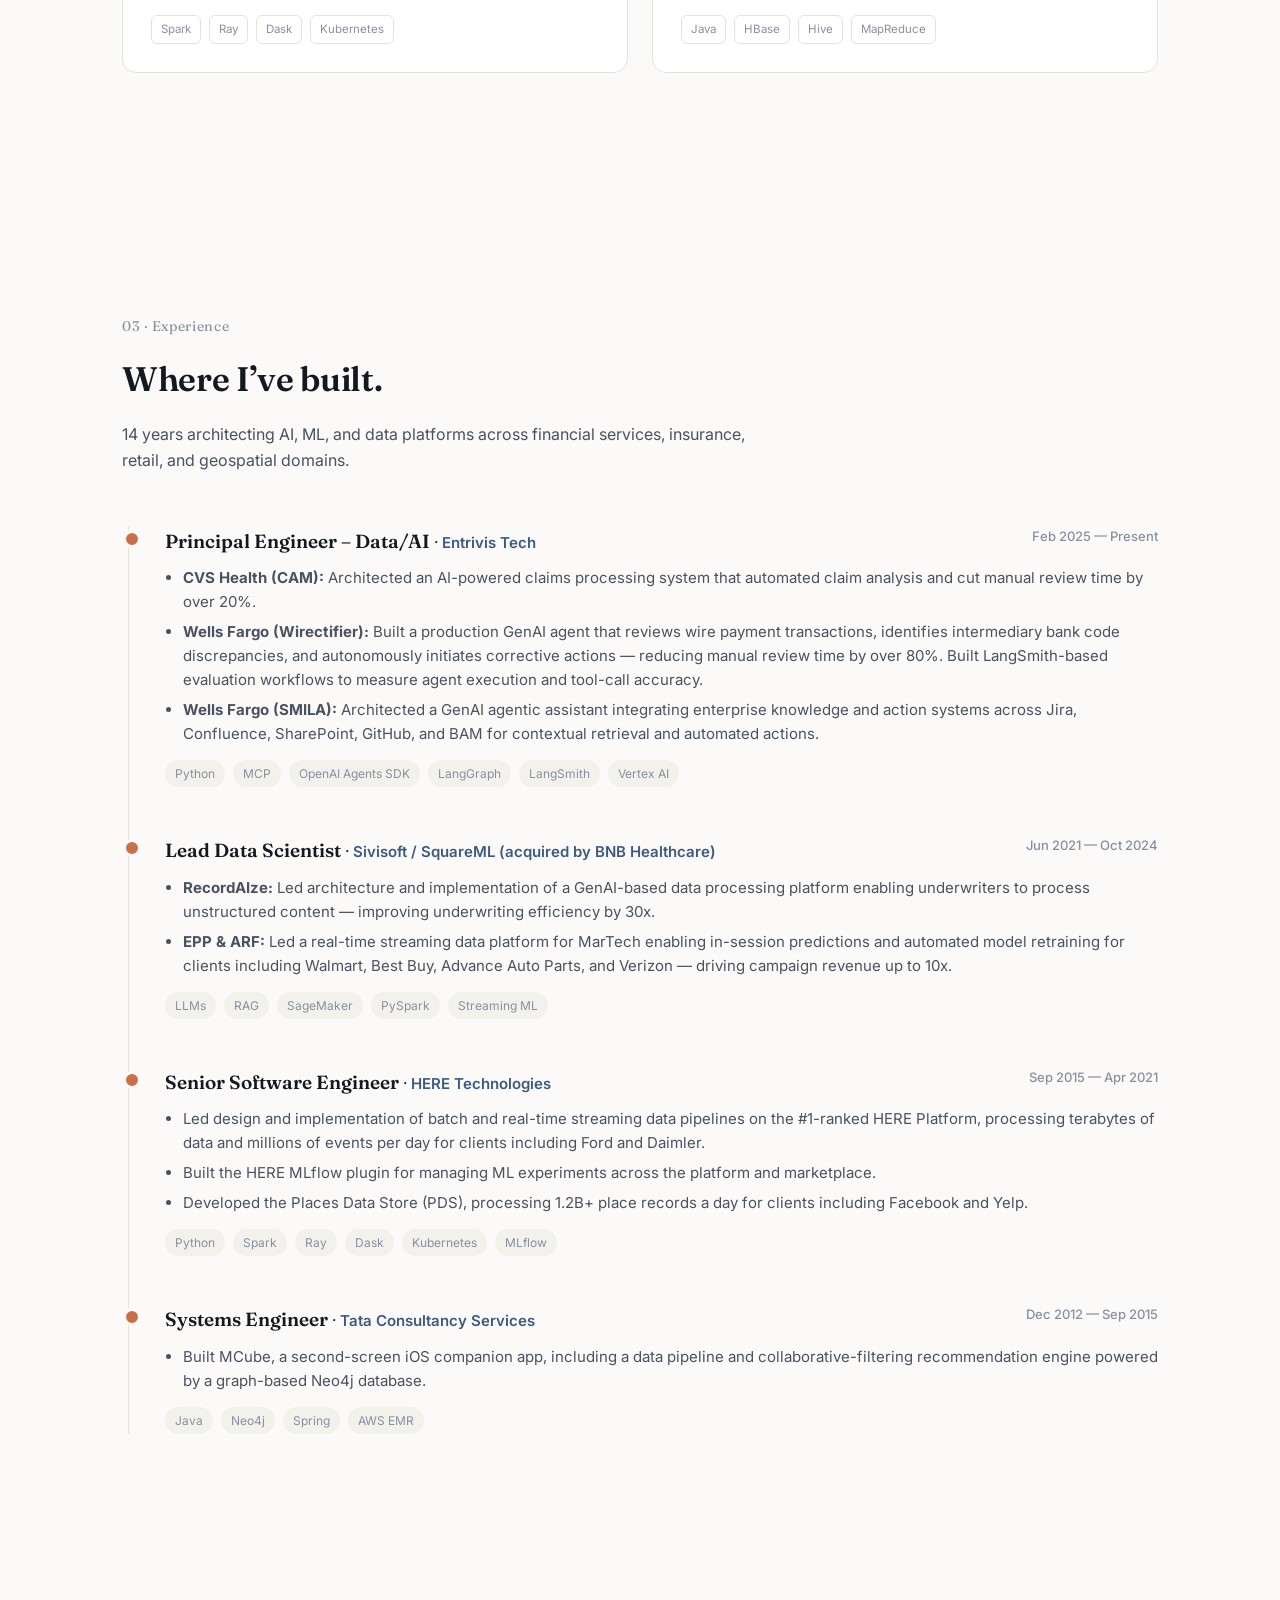
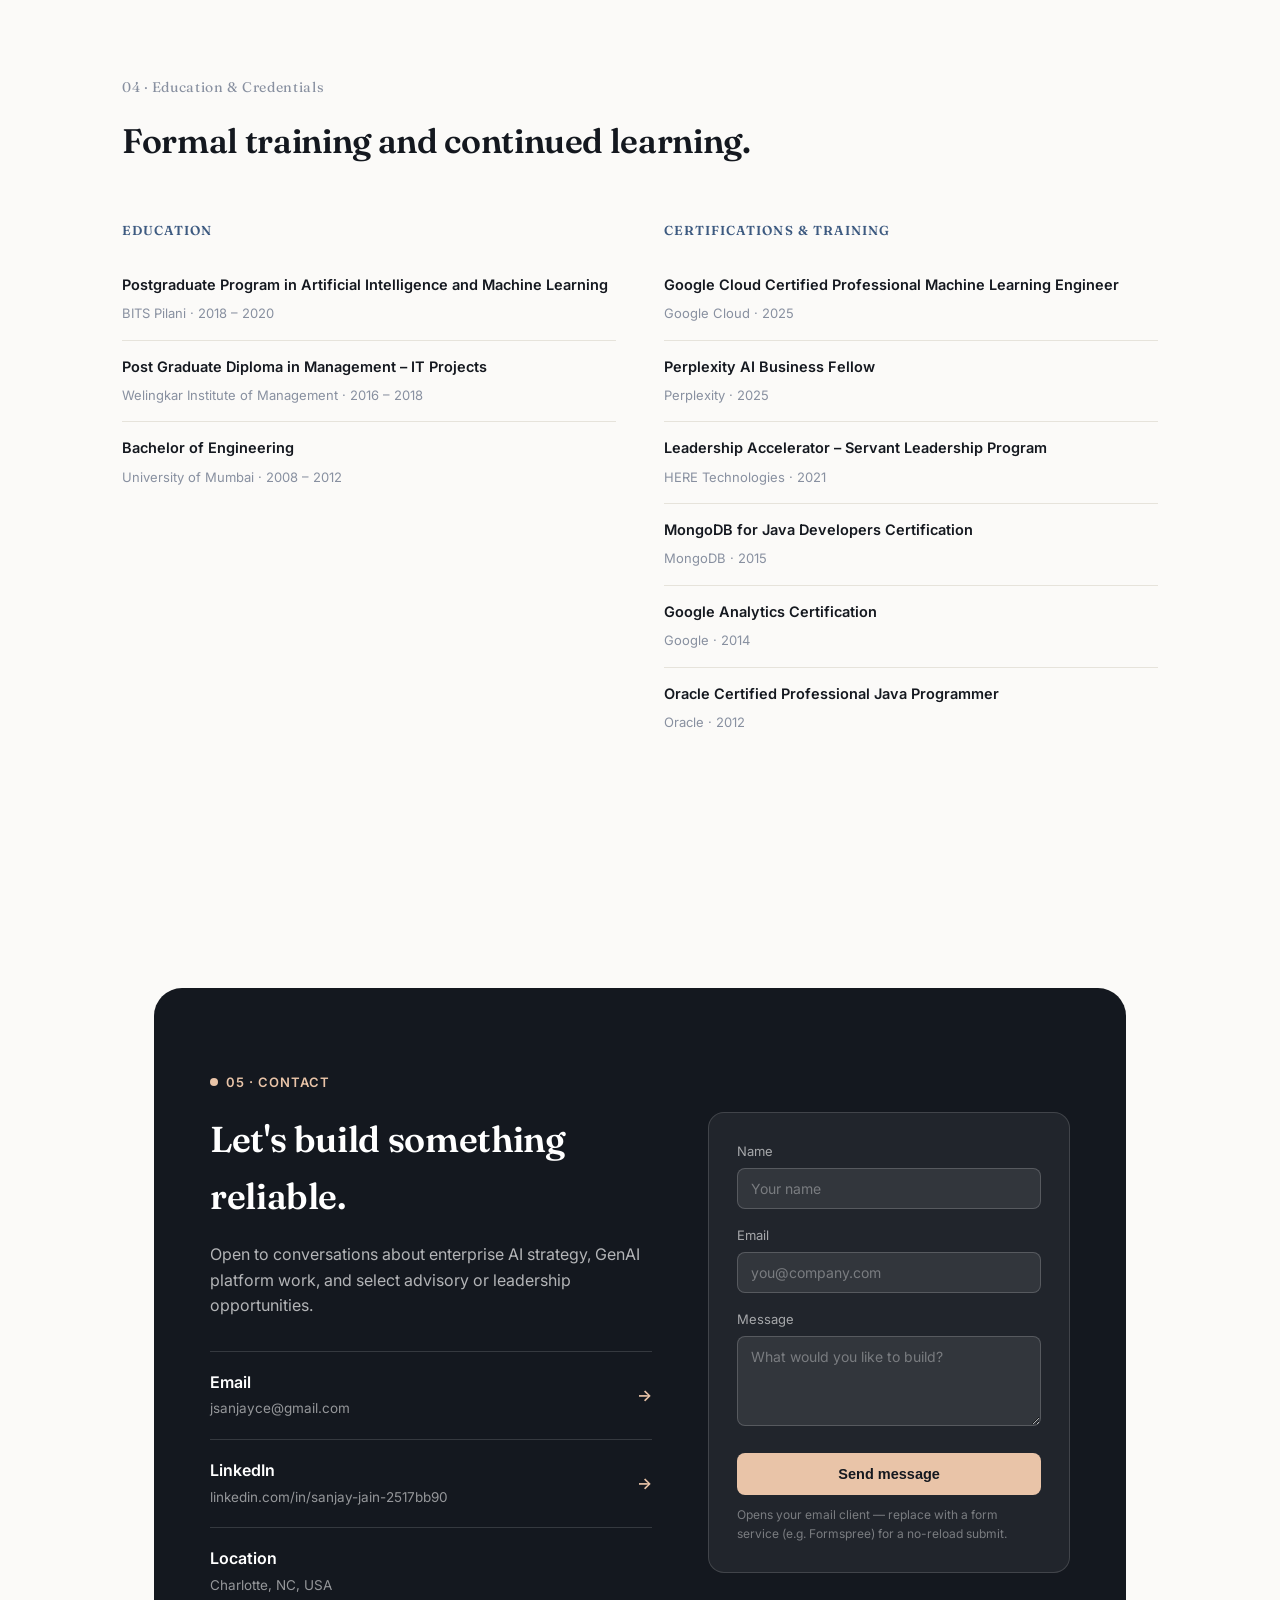
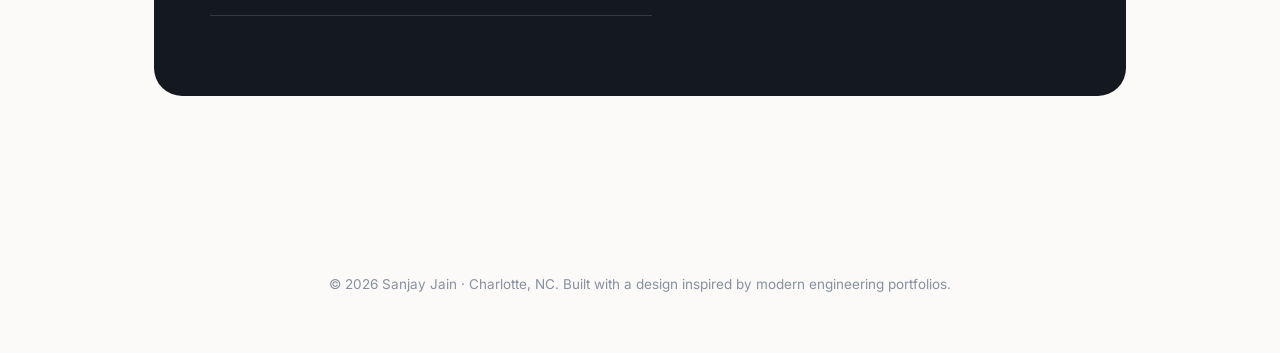
==== commit 2af7aad9: "Add country to location in contact section" ====
--- a/index.html
+++ b/index.html
@@ -665,7 +665,7 @@
                 <span class="arrow">→</span>
               </a>
               <div class="contact-link" style="cursor:default;">
-                <span>Location<br><span class="small">Charlotte, NC</span></span>
+                <span>Location<br><span class="small">Charlotte, NC, USA</span></span>
               </div>
             </div>
           </div>
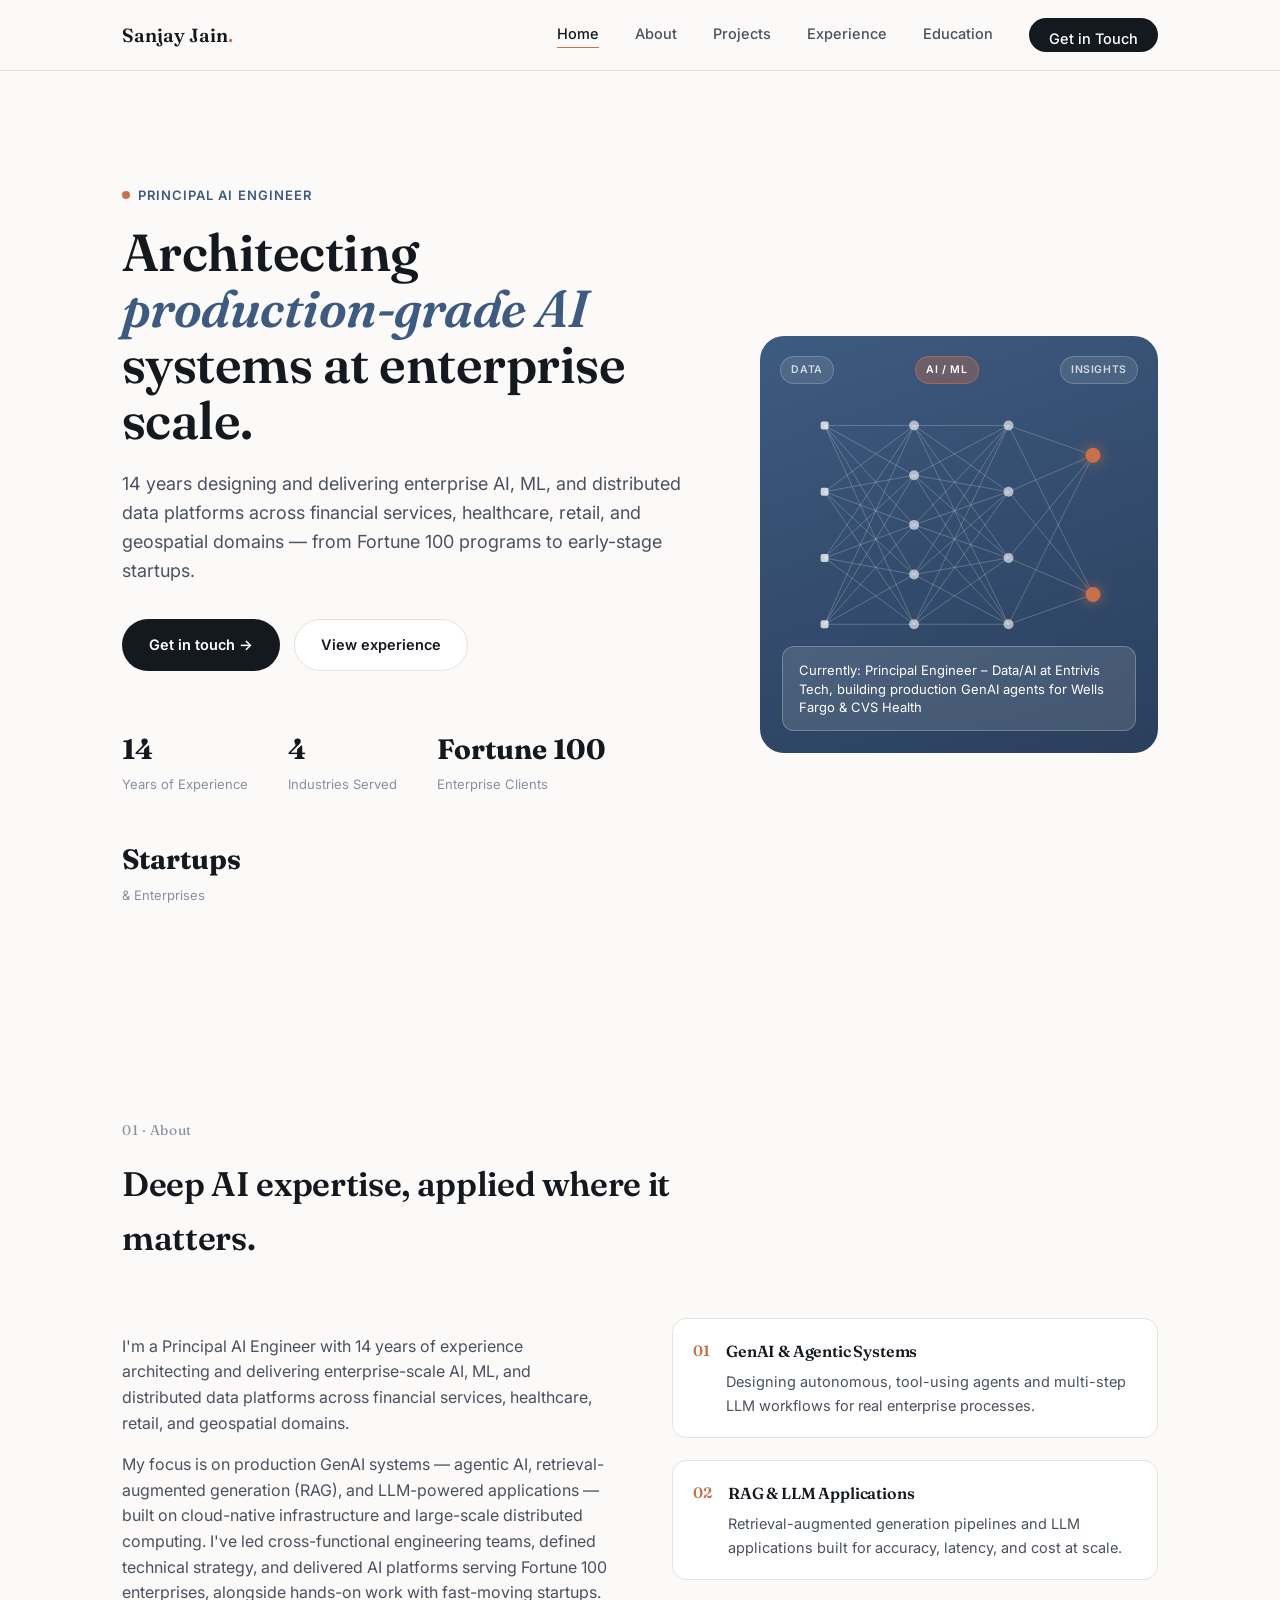
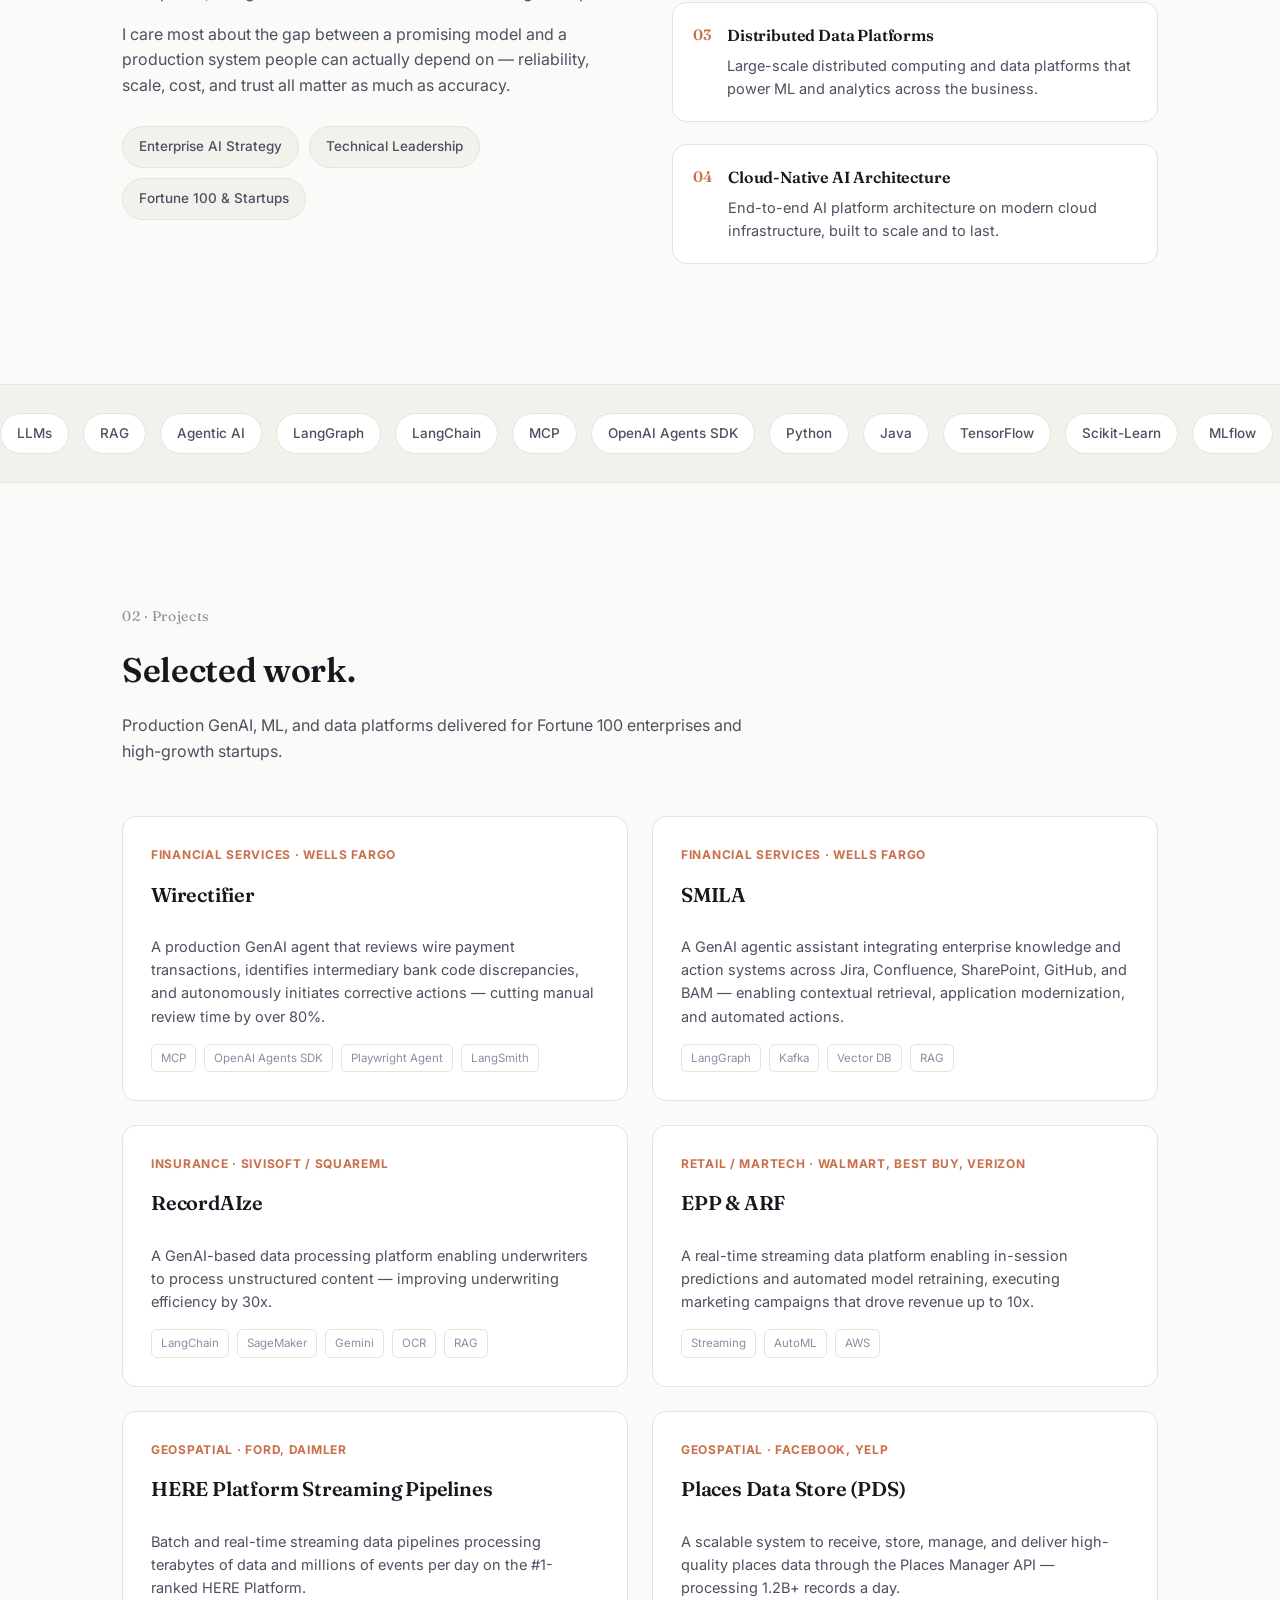
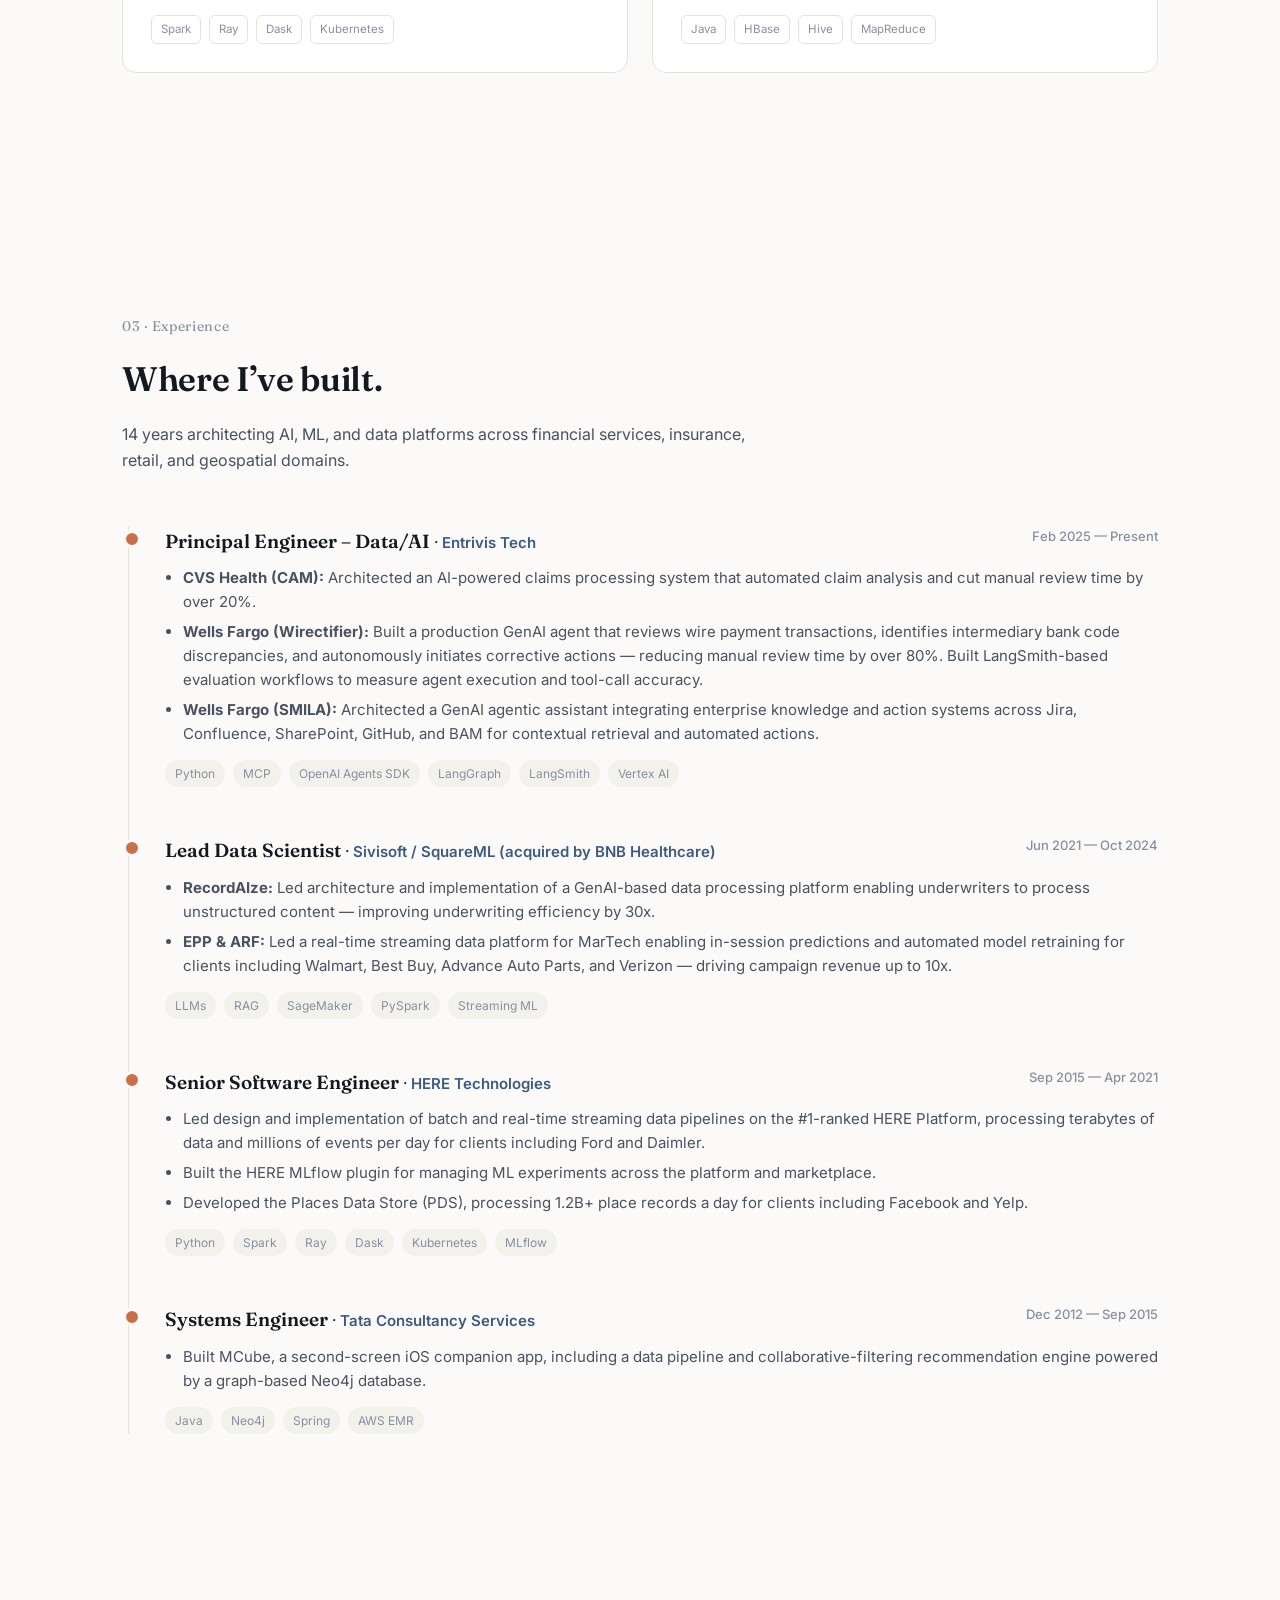
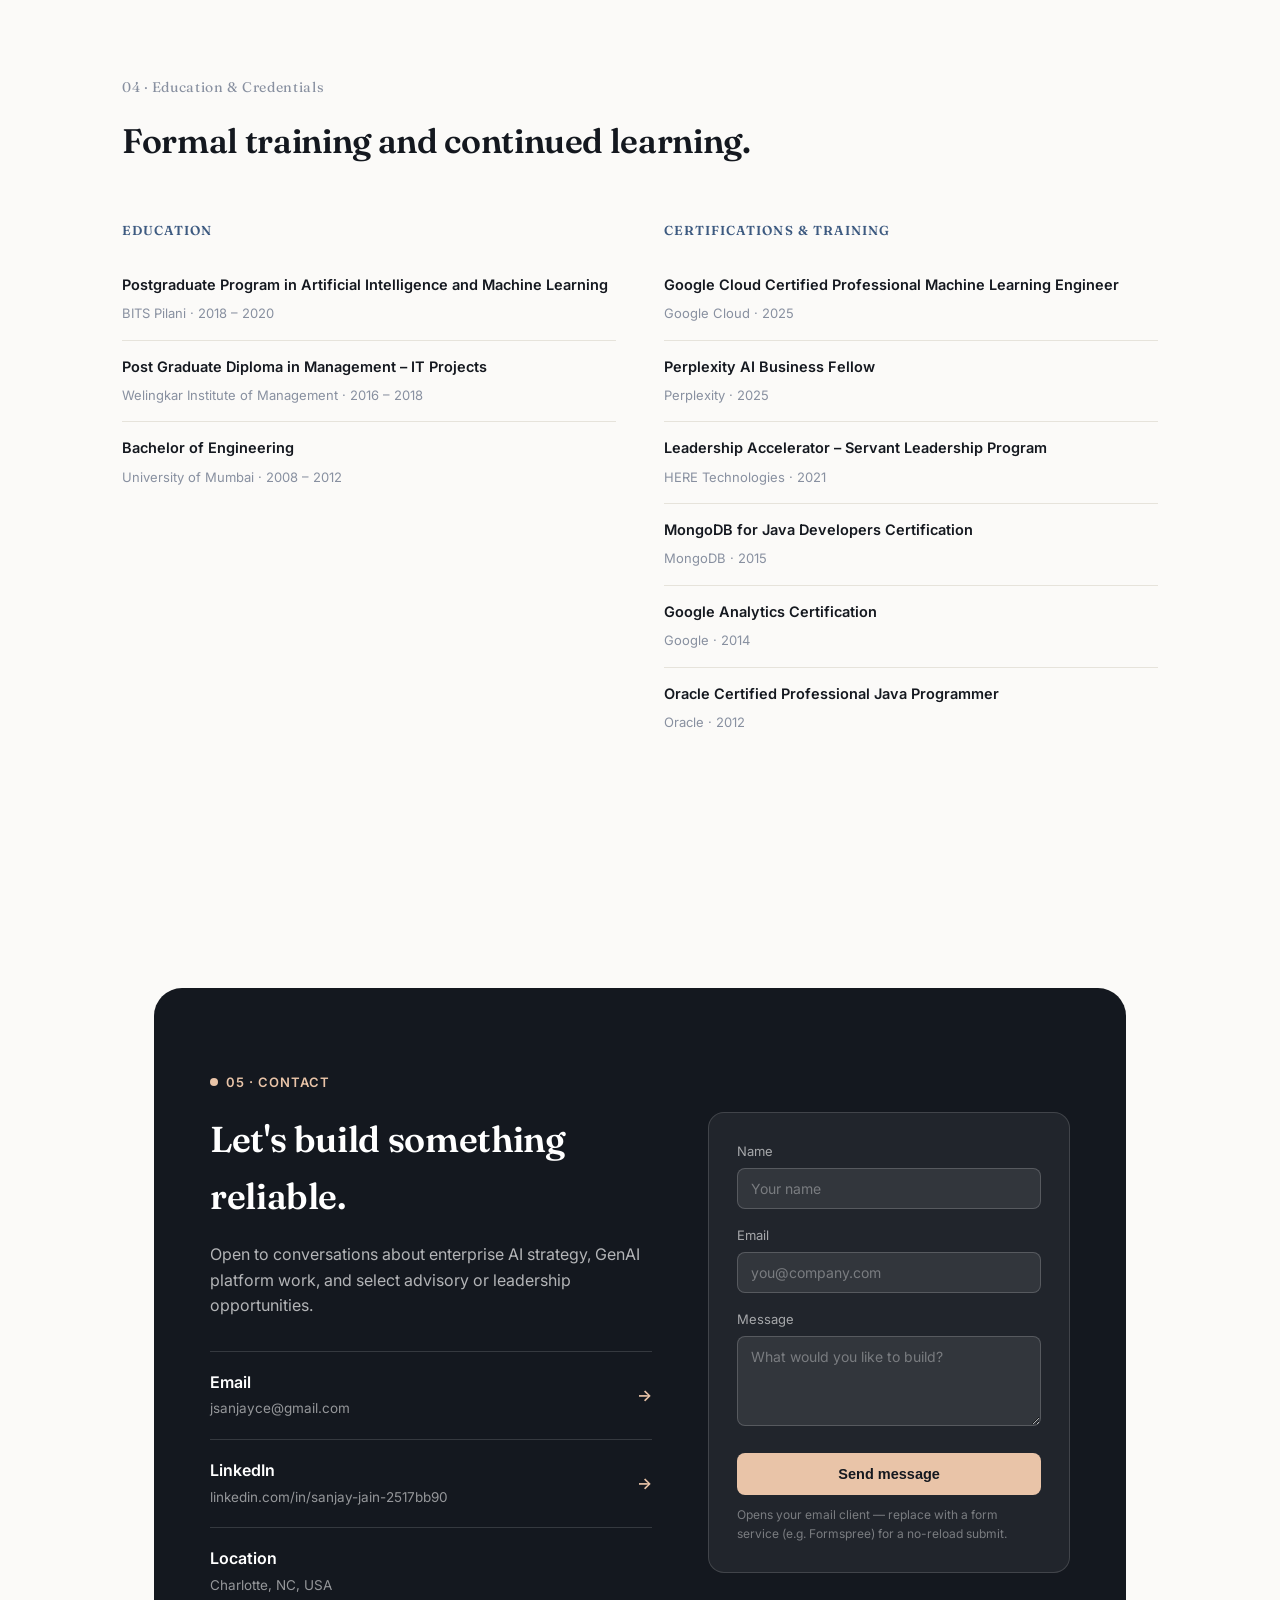
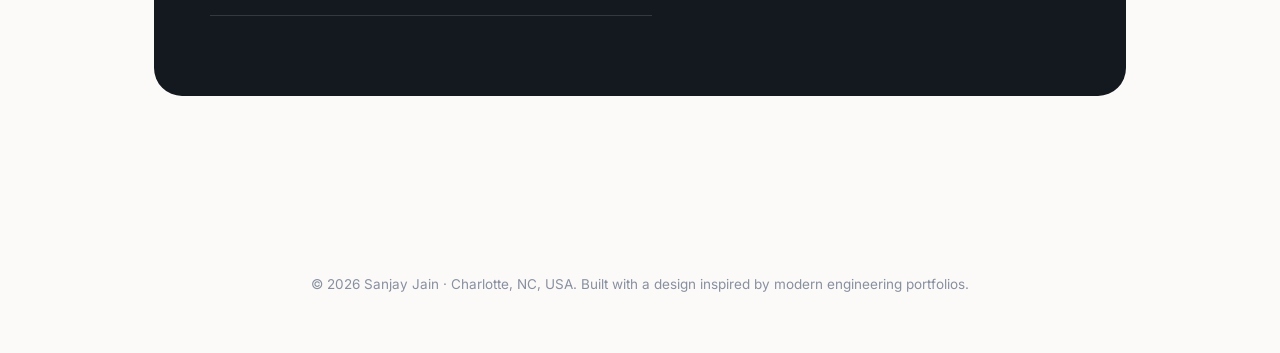
==== commit bf52264c: "Update footer location description to include USA" ====
--- a/index.html
+++ b/index.html
@@ -686,7 +686,7 @@
 </section>
 
 <footer>
-  <p>© <span id="year"></span> Sanjay Jain &middot; Charlotte, NC. Built with a design inspired by modern engineering portfolios.</p>
+  <p>© <span id="year"></span> Sanjay Jain &middot; Charlotte, NC, USA. Built with a design inspired by modern engineering portfolios.</p>
 </footer>
 
 <script>
